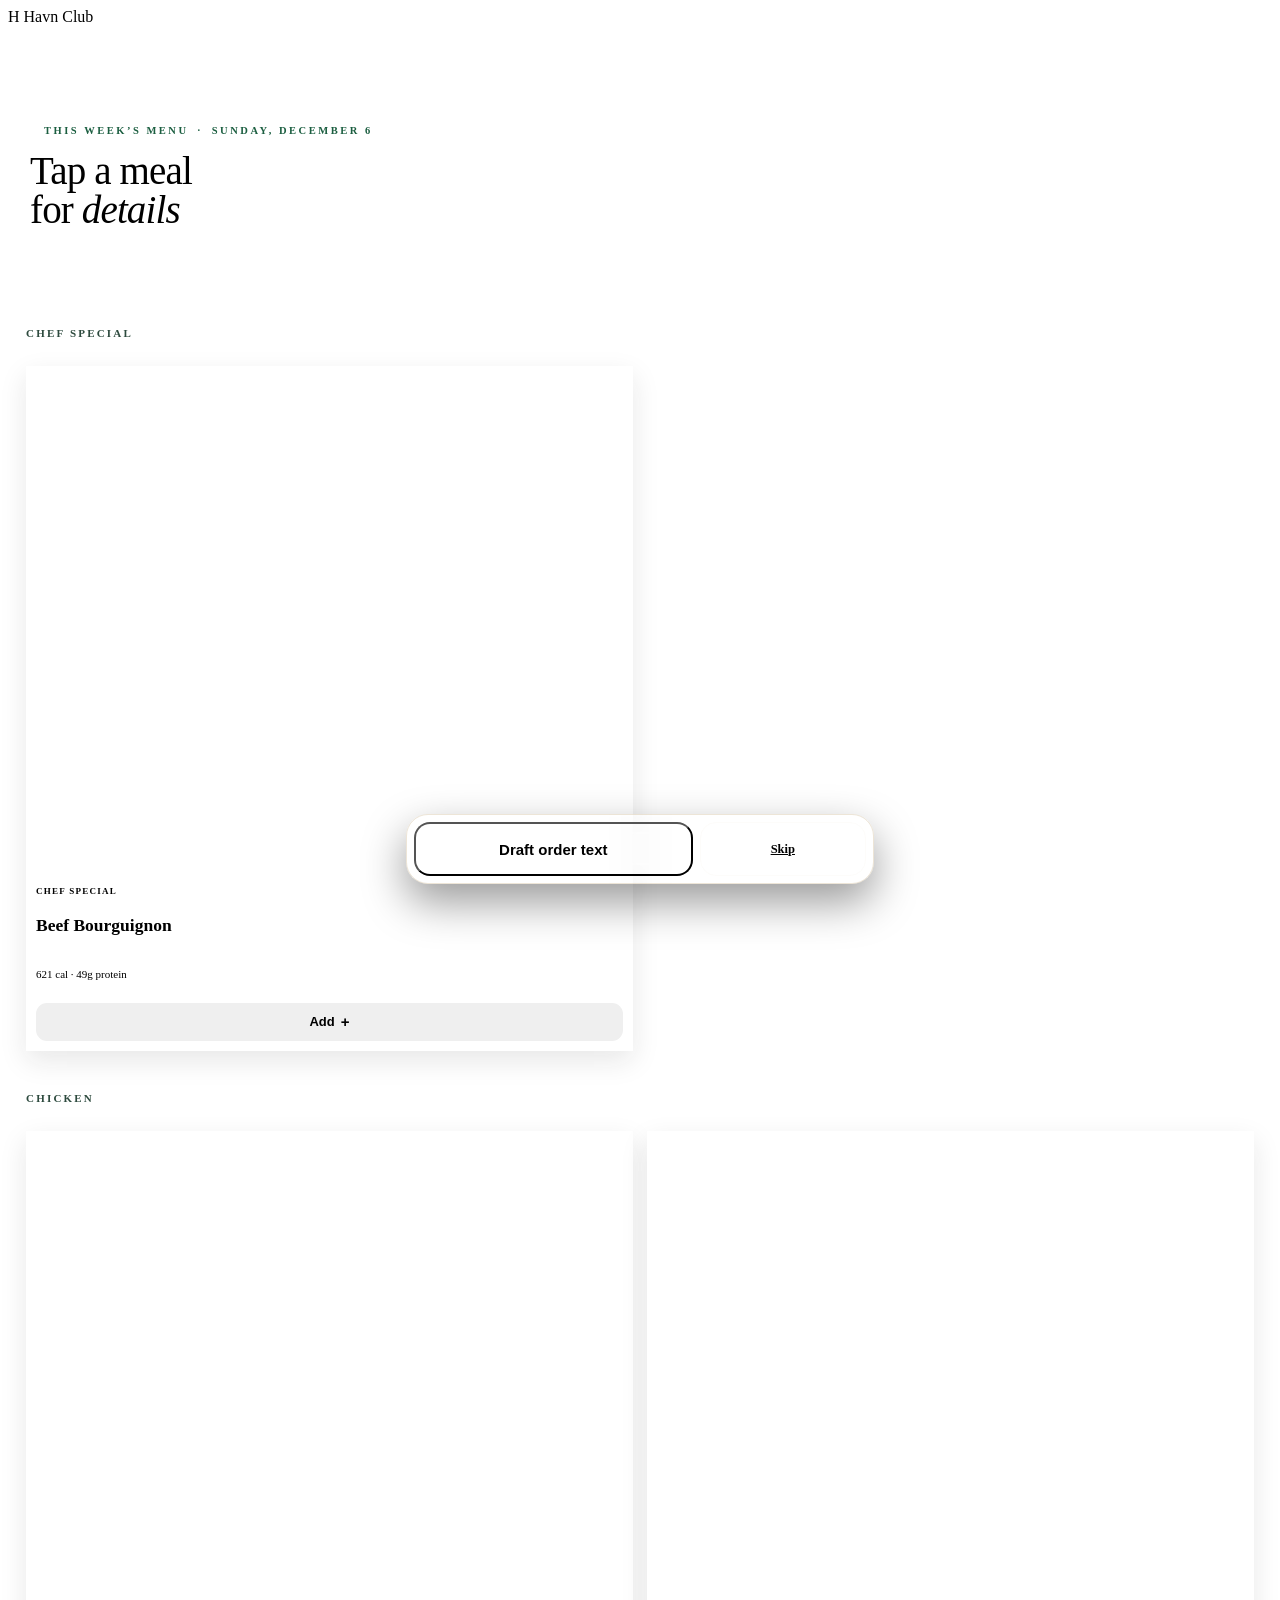
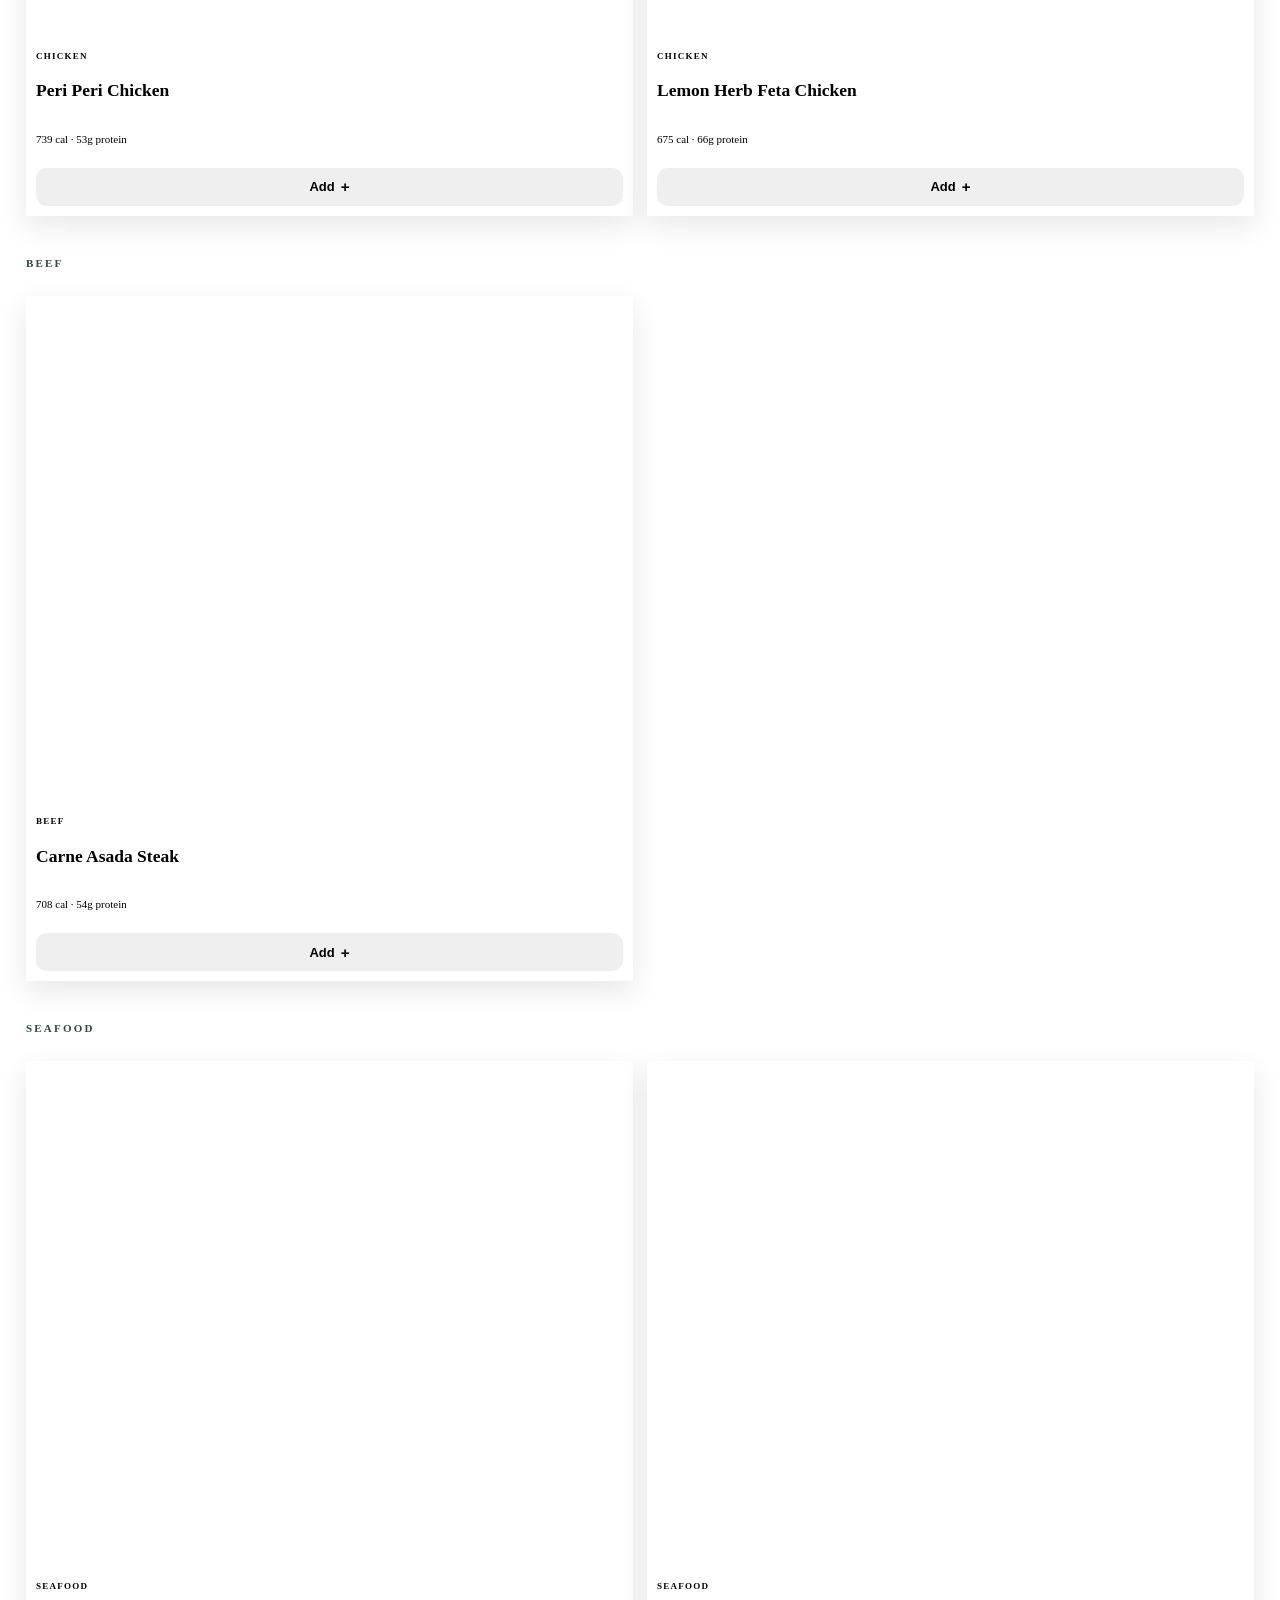
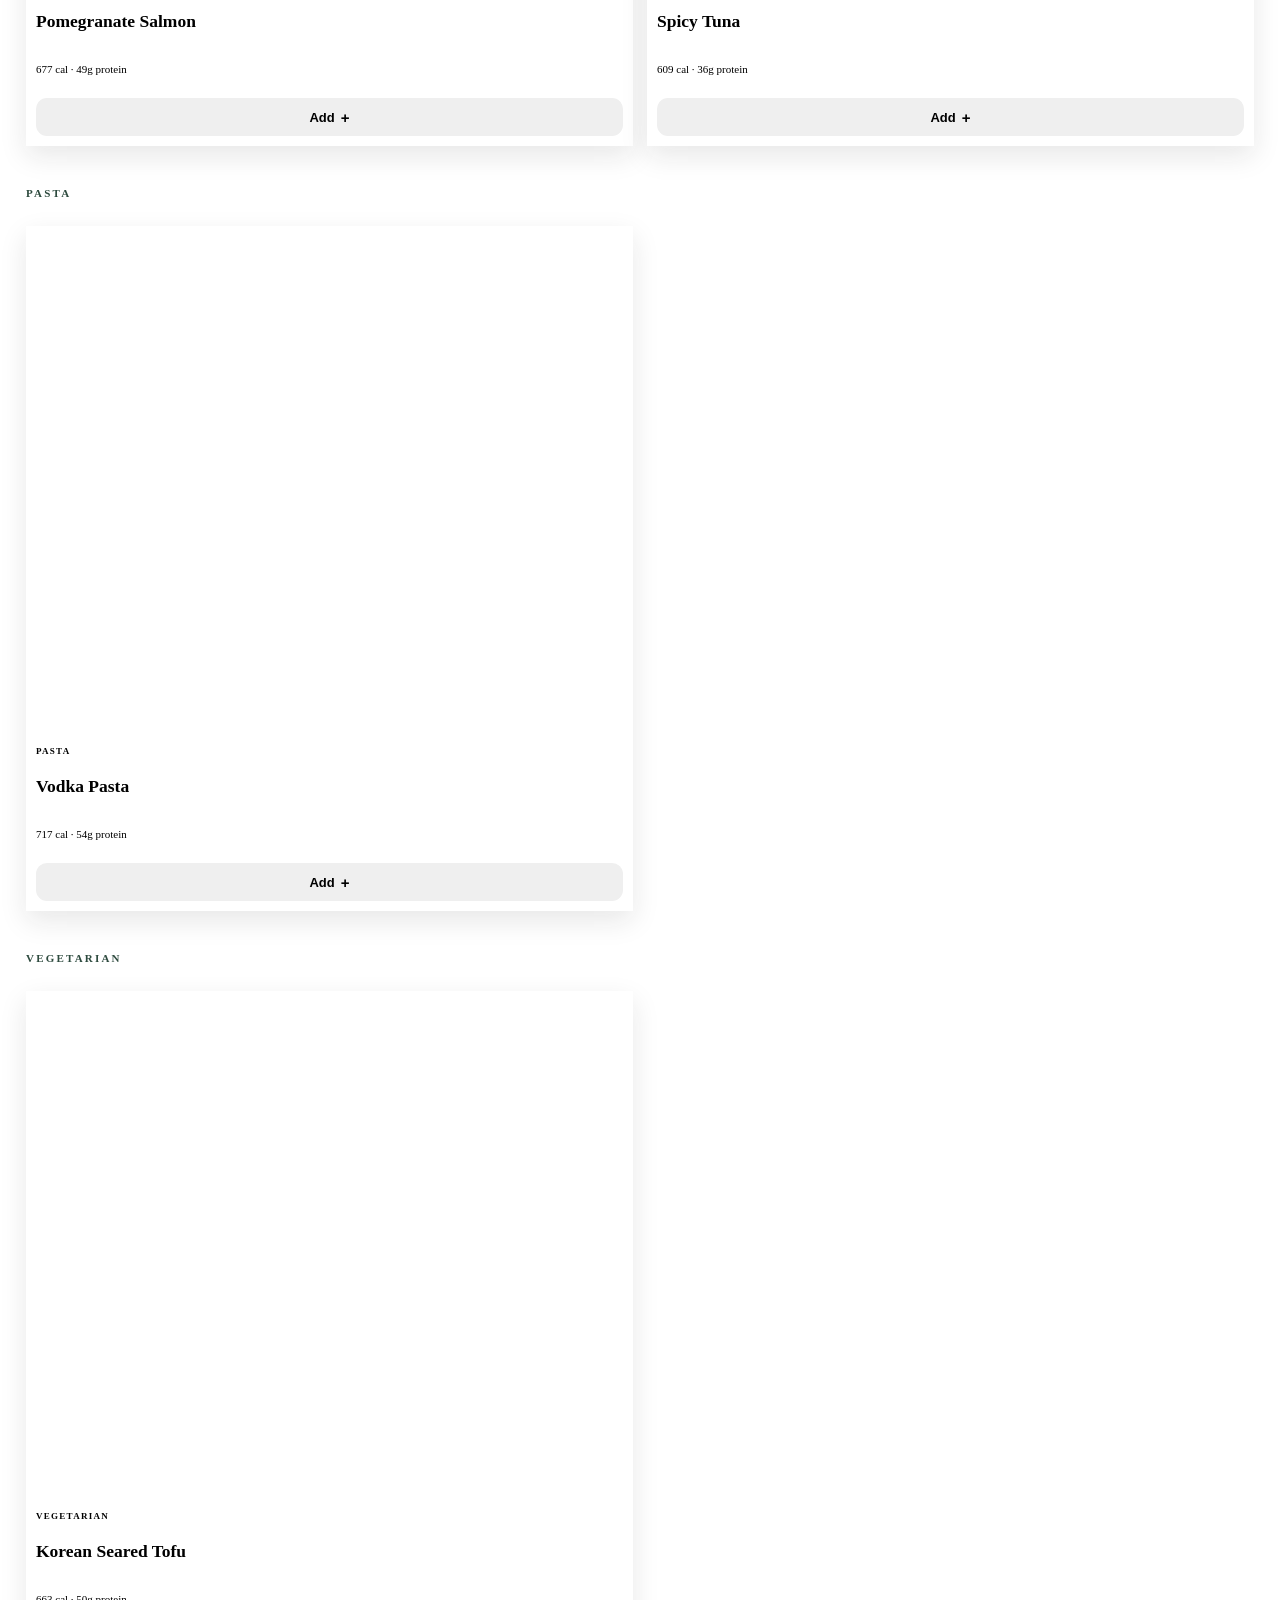
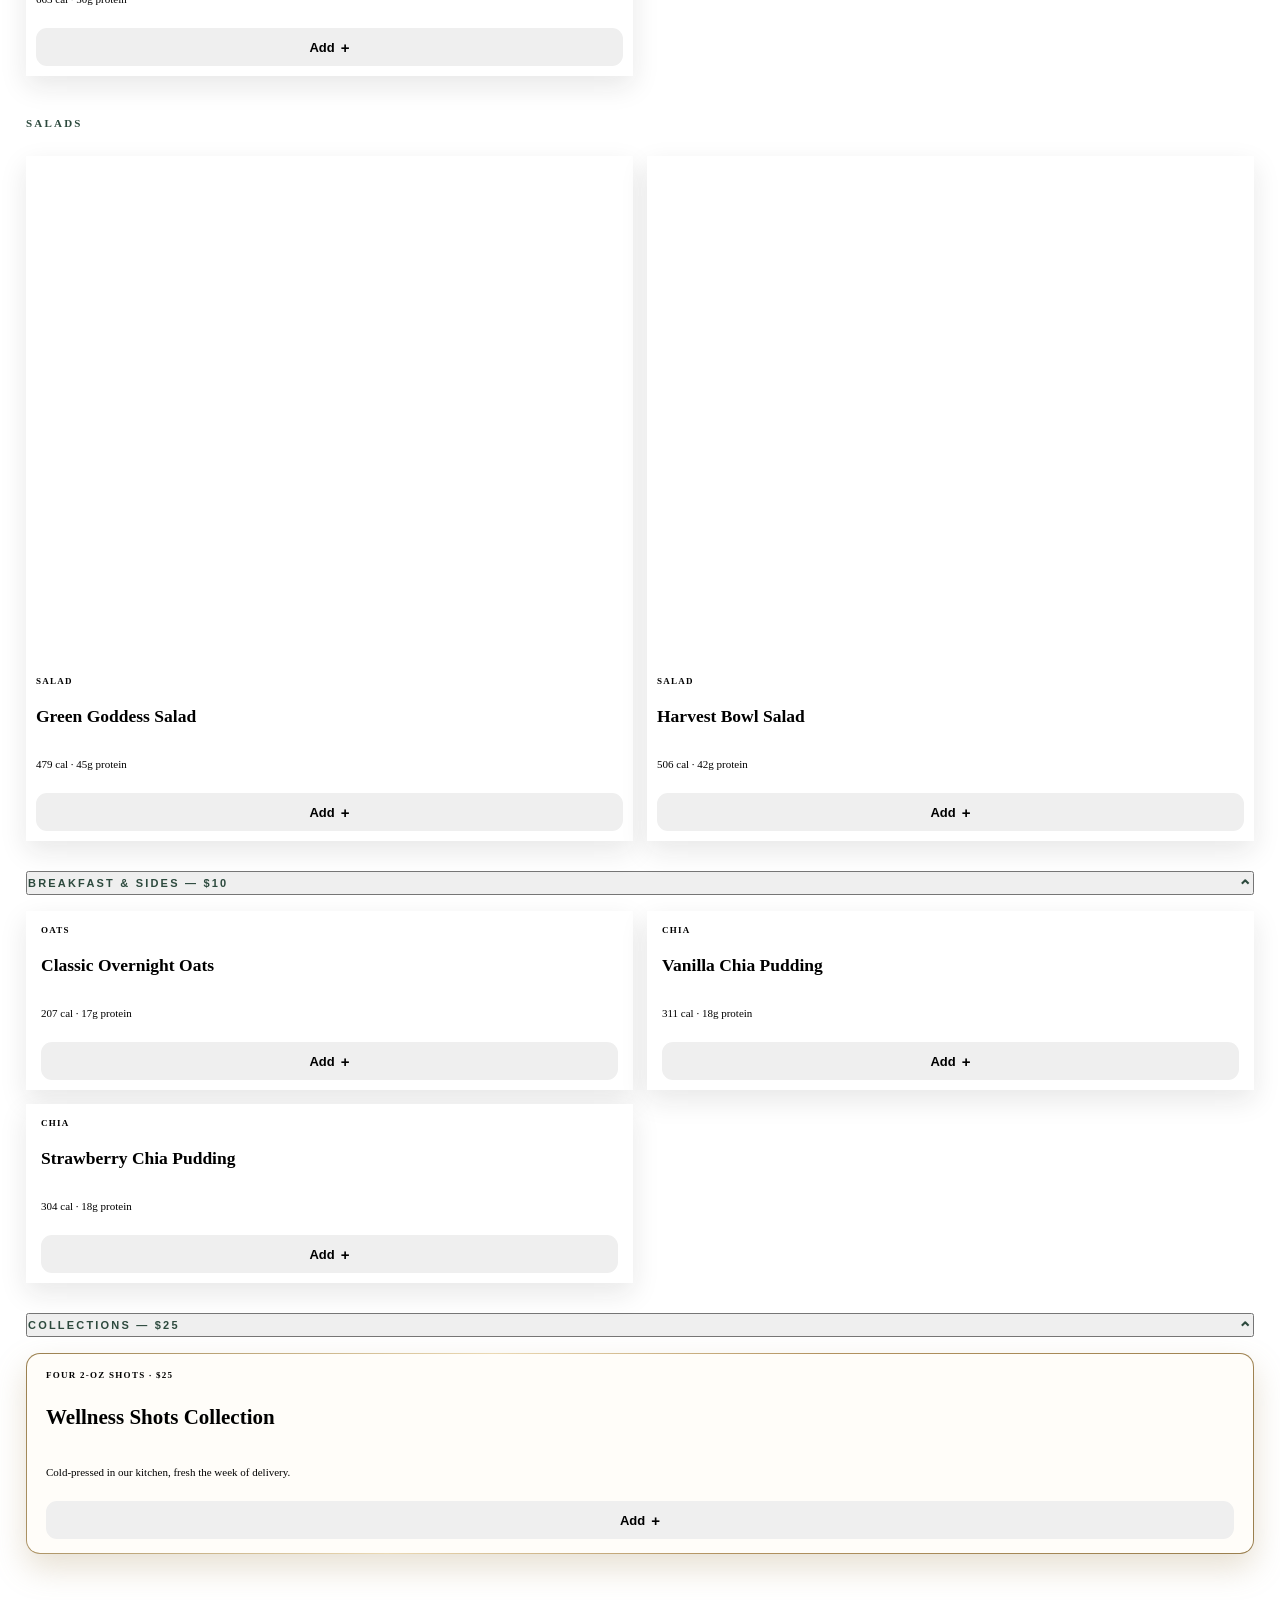
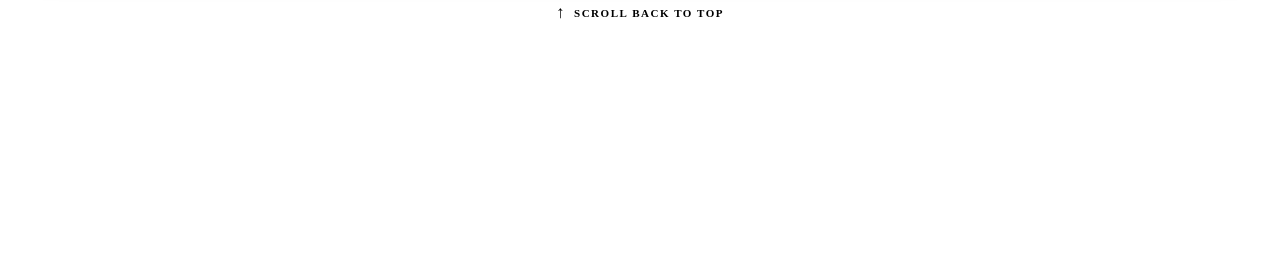
==== index.html @ e38f7fe0 "Preserve main entry assignment in tasting order texts" ====
<!doctype html>
<html lang="en">
<head>
<meta charset="utf-8">
<meta name="viewport" content="width=device-width, initial-scale=1">
<title>Havn Club — This week's menu</title>
<link rel="icon" href="data:image/svg+xml,%3Csvg xmlns='http://www.w3.org/2000/svg' viewBox='0 0 32 32'%3E%3Ccircle cx='16' cy='16' r='15' fill='%230A1612'/%3E%3Ccircle cx='16' cy='16' r='11.5' fill='none' stroke='%23C4A87C' stroke-width='1.4'/%3E%3Ctext x='16' y='21.5' text-anchor='middle' font-family='Georgia,serif' font-style='italic' font-size='15' fill='%23C4A87C'%3EH%3C/text%3E%3C/svg%3E">
<style>
@font-face{font-family:'Cormorant Garamond';src:url('/assets/fonts/cormorant-latin-400-normal.woff2') format('woff2');font-style:normal;font-weight:400;font-display:swap}
@font-face{font-family:'Cormorant Garamond';src:url('/assets/fonts/cormorant-latin-500-normal.woff2') format('woff2');font-style:normal;font-weight:500;font-display:swap}
@font-face{font-family:'Cormorant Garamond';src:url('/assets/fonts/cormorant-latin-600-normal.woff2') format('woff2');font-style:normal;font-weight:600;font-display:swap}
@font-face{font-family:'Cormorant Garamond';src:url('/assets/fonts/cormorant-latin-400-italic.woff2') format('woff2');font-style:italic;font-weight:400;font-display:swap}
@font-face{font-family:'Cormorant Garamond';src:url('/assets/fonts/cormorant-latin-500-italic.woff2') format('woff2');font-style:italic;font-weight:500;font-display:swap}
@font-face{font-family:'Cormorant Garamond';src:url('/assets/fonts/cormorant-latin-600-italic.woff2') format('woff2');font-style:italic;font-weight:600;font-display:swap}
@font-face{font-family:'DM Sans';src:url('/assets/fonts/dm-sans-latin-variable.woff2') format('woff2');font-style:normal;font-weight:100 900;font-display:swap}
</style>
<link rel="stylesheet" href="/style.css">
<link rel="stylesheet" href="/menu.css">
<link rel="stylesheet" href="/tasting.css">
<link rel="stylesheet" href="/simple.css">
<script src="https://havnclub.com/hybrid/tracking.js"></script>
</head>
<body class="menu-page m-menu-checking">
<div id="root">

<div class="grain" aria-hidden="true"></div>

<header class="topbar solid" id="topbar">
  <span class="topbar-mark">H</span>
  <span class="topbar-name">Havn Club</span>
  <img class="topbar-logo" id="topbar-logo" src="/assets/brand/havn-club-logo-cream.png" alt="Havn Club" width="56" height="34" hidden>
</header>

<!-- masthead -->
<section class="m-head">
  <h1 class="m-head-title" id="m-head-title">Draft your<br><em>order text</em></h1>
  <p class="m-quiz-sub" id="m-quiz-sub" hidden>Here&rsquo;s this week&rsquo;s menu. A new one comes by text every Tuesday.</p>

  <!-- the welcome offer rides a brass ribbon — same metal as the coupon -->
  <div class="m-ribbon" aria-label="Welcome offer: 20 dollars off five meals, 40 dollars off seven or more, applied automatically">
    <span class="m-ribbon-sheen" aria-hidden="true"></span>
    <div class="m-ribbon-amts">
      <span class="m-ribbon-amt">$<b id="m-rb-0">20</b> off <i>on 5 meals</i></span>
      <span class="m-ribbon-div" aria-hidden="true"></span>
      <span class="m-ribbon-amt">$<b id="m-rb-1">40</b> off <i>on 7+</i></span>
    </div>
    <p class="m-ribbon-note">Welcome offer applied automatically</p>
  </div>

  <!-- quiz signups only (/welcome/quiz): how ordering works, before the menu -->
  <div class="m-howto" id="m-howto" hidden>
    <p class="m-howto-label">How to order</p>
    <ol class="m-howto-steps">
      <li><i aria-hidden="true">1</i><span>Tap Add on anything that looks good. The minimum is 4 meals.</span></li>
      <li><i aria-hidden="true">2</i><span>Tap Draft order text and pick a delivery time.</span></li>
      <li><i aria-hidden="true">3</i><span>Send the text. We&rsquo;ll confirm before you pay anything.</span></li>
    </ol>
    <p class="m-howto-cutoff" id="m-howto-cutoff"></p>
  </div>
</section>

<!-- the opening line of the menu body: cream field, forest label,
     the instruction set as type -->
<section class="m-intro">
  <p class="m-intro-label"><i aria-hidden="true"></i>This week&rsquo;s menu <span aria-hidden="true">&middot;</span> <time id="m-menu-date"></time></p>
  <h2 class="m-intro-title">Tap a meal<br>for <em>details</em></h2>
  <svg class="m-rule" viewBox="0 0 340 9" preserveAspectRatio="none" aria-hidden="true" focusable="false">
    <path d="M1 5.4C26 2.2 52 7.4 78 4.6S128 1.8 156 5.2 206 8.2 232 4.4 286 1.6 312 5s21 1.2 27 -0.6"/>
  </svg>
</section>

<!-- menu sections are rendered by menu.js -->
<main id="m-menu"></main>

<nav class="m-back-top-wrap" aria-label="Page navigation">
  <a class="m-back-top" href="#topbar"><span aria-hidden="true">&uarr;</span> Scroll back to top</a>
</nav>

<div class="m-endpad" aria-hidden="true"></div>

<!-- floating dock: build / skip, then the order state machine -->
<nav class="m-bar" id="m-bar" aria-label="Order">
  <div class="m-bar-zero" id="m-bar-zero">
    <button class="m-bar-build" id="m-bar-build" type="button">
      <span class="m-bar-build-title">Draft order text</span>
      <span class="m-bar-build-sub" id="m-bar-build-sub" hidden>Tap + on anything that looks good</span>
    </button>
    <a class="m-bar-skip" href="sms:" data-skip-direct>Skip</a>
  </div>
  <div class="m-bar-live-row" id="m-bar-live-row" hidden>
    <div class="m-bar-info">
      <span class="m-bar-count" id="m-bar-count"></span>
      <span class="m-bar-total" id="m-bar-total"></span>
    </div>
    <!-- while BUILDING there is no send: you review first, choose a
         delivery window and container, and send from there -->
    <button class="m-bar-review" id="m-bar-review" type="button">Review your meals</button>
    <a class="m-bar-skip" href="sms:" data-skip-direct>Skip</a>
  </div>
</nav>

<!-- dish detail sheet — the card of record for one dish.
     Paper card: ledger head, name + a mounted print (uncropped),
     a hand-drawn brass rule, the specimen band, and a forest
     footer that carries the quantity. Fits the screen whole. -->
<div class="m-sheet-backdrop" id="m-detail-backdrop" hidden></div>
<section class="m-detail" id="m-detail" role="dialog" aria-modal="true" aria-labelledby="m-detail-name" hidden>
  <span class="m-detail-grain" aria-hidden="true"></span>
  <div class="m-sheet-grip" aria-hidden="true"></div>
  <button class="m-detail-close" id="m-detail-close" type="button" aria-label="Close">&times;</button>

  <div class="m-detail-body">
    <!-- ledger head: what it is ————— what it costs -->
    <p class="m-d-ledger">
      <span class="m-d-tag" id="m-detail-tag"></span>
      <i aria-hidden="true"></i>
      <span class="m-d-price" id="m-detail-price"></span>
    </p>

    <!-- masthead: the name, and the dish shown whole -->
    <div class="m-d-head">
      <h2 class="m-detail-name" id="m-detail-name"></h2>
      <span class="m-detail-img" id="m-detail-img" hidden></span>
    </div>

    <svg class="m-rule m-d-flourish" viewBox="0 0 340 9" preserveAspectRatio="none" aria-hidden="true" focusable="false">
      <path d="M1 5.4C26 2.2 52 7.4 78 4.6S128 1.8 156 5.2 206 8.2 232 4.4 286 1.6 312 5s21 1.2 27 -0.6"/>
    </svg>

    <p class="m-detail-desc" id="m-detail-desc"></p>

    <!-- the numbers, set in like a specimen table -->
    <div class="m-d-spec" id="m-detail-macros" role="group"></div>
    <div class="m-d-under" id="m-detail-under">
      <div class="m-detail-tags" id="m-detail-tags"></div>
      <em class="m-d-serving">per serving</em>
    </div>

    <div class="m-detail-flavors" id="m-detail-flavors" hidden></div>

    <div class="m-detail-mods" id="m-detail-mods">
      <p class="m-detail-label"><span>Make it</span><i aria-hidden="true"></i></p>
      <div class="m-mod-pills" id="m-mod-pills"></div>
    </div>

    <div class="m-detail-custom">
      <p class="m-detail-label"><span>Customizations</span><i aria-hidden="true"></i></p>
      <textarea class="m-custom-input" id="m-custom-input" rows="2" placeholder="no cilantro, extra sauce, spicy&hellip;"></textarea>
    </div>
  </div>

  <div class="m-detail-foot">
    <div class="m-d-foot-txt">
      <span class="m-d-foot-label">Quantity</span>
      <em class="m-d-foot-each" id="m-detail-each"></em>
    </div>
    <div class="m-detail-stepper">
      <button type="button" id="m-detail-dec" aria-label="Remove one">&minus;</button>
      <b id="m-detail-qty">0</b>
      <button type="button" id="m-detail-inc" aria-label="Add one">+</button>
    </div>
  </div>
</section>

<!-- draft sheet -->
<div class="m-sheet-backdrop" id="m-sheet-backdrop" hidden></div>
<section class="m-sheet" id="m-sheet" aria-label="Your order text" hidden>
  <div class="m-sheet-grip" aria-hidden="true"></div>
  <button class="m-sheet-close" id="m-sheet-close" type="button" aria-label="Close">&times;</button>

  <p class="m-sheet-label">Your order, as a text</p>

  <div class="m-compose">
    <div class="m-compose-to">To: <b>Havn Club</b></div>
    <div class="m-compose-bubble" id="m-compose-bubble"></div>
    <p class="m-compose-hint">This opens in messages as shown</p>
  </div>

  <div class="m-pick">
    <p class="m-pick-label">Delivery</p>
    <div class="m-pick-row m-pick-window-row" id="m-pick-window">
      <button type="button" class="m-chip on" data-window="Sunday morning">Sun AM <i>8a&ndash;1p</i></button>
      <button type="button" class="m-chip" data-window="Sunday evening">Sun PM <i>5p&ndash;10p</i></button>
      <button type="button" class="m-chip" data-window="Monday morning">Mon AM <i>8a&ndash;1p</i></button>
    </div>
  </div>

  <div class="m-pick">
    <p class="m-pick-label">Containers</p>
    <div class="m-pick-row m-pick-container-row" id="m-pick-container">
      <button type="button" class="m-chip on" data-container="Glass">Reusable Glass</button>
      <button type="button" class="m-chip" data-container="BPA-free">BPA free plastic</button>
    </div>
  </div>

  <ul class="m-receipt">
    <li><span id="m-r-items">0 meals</span><i></i><span id="m-r-sub">$0</span></li>
    <li class="m-r-offer" id="m-r-offer-row" hidden><span id="m-r-offer-label">Welcome offer</span><i></i><span id="m-r-offer">&ndash;$0</span></li>
    <li class="m-r-offer" id="m-r-gift-row" hidden><span>Chia + Wellness Shots</span><i></i><span>Free</span></li>
    <li id="m-r-deliv-row" hidden><span>Delivery</span><i></i><span id="m-r-deliv">Free</span></li>
    <li class="m-r-total"><span>Estimated total</span><i></i><span id="m-r-total">$0</span></li>
  </ul>
  <p class="m-gate" id="m-gate" hidden></p>
  <p class="m-pay-note">You pay nothing now. The concierge confirms first.</p>

  <!-- ▓▓▓ MOCKUP · CHANGE 10 (REVISED, Aug 10) ▓▓▓
       BOTH buttons send a text, so both are an opt-in — Zeshan caught that
       the disclosure was only under Send. It now sits after the pair and
       covers them, which is also why it says "either button" rather than
       "sending".

       The estimate/tax sentence is CUT on his call: this line is for
       informed consent to the messages, nothing else. The sheet already
       says "You pay nothing now. The concierge confirms first." -->
  <a class="m-send" id="m-send" href="#send">Send the order text</a>
  <a class="m-sheet-skip" href="sms:" data-skip-direct>Skip</a>
</section>

<!-- ── pending-menu notice ─────────────────────────────────────
     Hidden unless the operator "Pending Menu Mode" toggle on the comms
     dashboard is ON (or ?pending=1 for QA). While pending, the page shows
     LAST week's menu for browsing: the card explains, the band persists,
     dishes still add to the draft, and only the send is paused. -->
<div class="m-pend-banner" id="m-pend-banner" hidden>
  <span class="m-pend-banner-dot" aria-hidden="true"></span>
  Last week&rsquo;s menu &middot; new menu dropping soon
</div>

<div class="m-pend-backdrop" id="m-pend-backdrop" hidden></div>
<section class="m-pend" id="m-pend" role="dialog" aria-modal="true" aria-labelledby="m-pend-title" hidden>
  <p class="m-pend-kicker">A quick note</p>
  <h2 class="m-pend-title" id="m-pend-title">The new menu is<br><em>dropping soon</em></h2>
  <svg class="m-rule m-pend-rule" viewBox="0 0 340 9" preserveAspectRatio="none" aria-hidden="true" focusable="false">
    <path d="M1 5.4C26 2.2 52 7.4 78 4.6S128 1.8 156 5.2 206 8.2 232 4.4 286 1.6 312 5s21 1.2 27 -0.6"/>
  </svg>
  <p class="m-pend-body">You&rsquo;re browsing last week&rsquo;s menu while the next one is finalized.
    Look around, get a feel for the meals, and draft your favorites.
    Ordering opens the moment the new menu is live.</p>
  <button class="m-pend-ok" id="m-pend-ok" type="button">Browse the menu</button>
</section>

<!-- ▓▓▓ MOCKUP · TASTING MENU (welcome pages, ?tasting=b|c|d|e|f) ▓▓▓
     Two ways to try: the fixed Tasting Menu, sent as its own text, or any
     one meal. menu.js fills the items. -->
<div class="m-sheet-backdrop" id="m-taste-backdrop" hidden></div>
<section class="m-sheet m-taste" id="m-taste" role="dialog" aria-modal="true" aria-labelledby="m-taste-title" hidden>
  <div class="m-sheet-grip" aria-hidden="true"></div>
  <button class="m-sheet-close" id="m-taste-close" type="button" aria-label="Close">&times;</button>

  <p class="m-sheet-label">First order only</p>
  <h2 class="m-taste-title" id="m-taste-title">The Tasting <em>Menu</em></h2>
  <p class="m-taste-intro">Two ways to try Havn before a full week.</p>

  <div class="m-taste-tabs" role="tablist" aria-label="Ways to try">
    <button type="button" role="tab" id="m-taste-tab-menu" aria-controls="m-taste-panel-menu" aria-selected="true" data-taste-tab="menu"><b>Tasting Menu</b><span>$60 &middot; $85 value</span></button>
    <button type="button" role="tab" id="m-taste-tab-one" aria-controls="m-taste-panel-one" aria-selected="false" tabindex="-1" data-taste-tab="one"><b>One meal</b><span>$30 &middot; any meal</span></button>
  </div>

  <div class="m-taste-panel" id="m-taste-panel-one" role="tabpanel" aria-labelledby="m-taste-tab-one" hidden>
    <p class="m-taste-price"><b>$30</b><s>$25 meal + $5 delivery</s></p>
    <p class="m-taste-lede">Pick any one meal from this week&rsquo;s menu. If you like it, add a week of 4+ meals and delivery is free.</p>
    <button class="m-send m-taste-one-btn" id="m-taste-one" type="button">Pick my meal</button>
  </div>

  <div class="m-taste-panel" id="m-taste-panel-menu" role="tabpanel" aria-labelledby="m-taste-tab-menu">
  <p class="m-taste-price"><b>$60</b><s>$85 value</s><span>Free delivery</span></p>
  <p class="m-taste-lede">Our two top sellers in two different proteins, a chia pudding and a set of wellness shots. A set menu, no swaps.</p>
  <ul class="m-taste-items" id="m-taste-items"></ul>

  <div class="m-compose">
    <div class="m-compose-to">To: <b>Havn Club</b></div>
    <div class="m-compose-bubble" id="m-taste-bubble"></div>
    <p class="m-compose-hint">This opens in messages as shown</p>
  </div>

  <div class="m-pick">
    <p class="m-pick-label">Delivery</p>
    <div class="m-pick-row m-pick-window-row">
      <button type="button" class="m-chip on" data-window="Sunday morning">Sun AM <i>8a&ndash;1p</i></button>
      <button type="button" class="m-chip" data-window="Sunday evening">Sun PM <i>5p&ndash;10p</i></button>
      <button type="button" class="m-chip" data-window="Monday morning">Mon AM <i>8a&ndash;1p</i></button>
    </div>
  </div>
  <div class="m-pick">
    <p class="m-pick-label">Containers</p>
    <div class="m-pick-row m-pick-container-row">
      <button type="button" class="m-chip on" data-container="Glass">Reusable Glass</button>
      <button type="button" class="m-chip" data-container="BPA-free">BPA free plastic</button>
    </div>
  </div>

  <ul class="m-receipt">
    <li><span>Tasting Menu</span><i></i><span>$60</span></li>
    <li><span>Delivery</span><i></i><span>Free</span></li>
    <li class="m-r-total"><span>Estimated total</span><i></i><span>$60</span></li>
  </ul>
  <p class="m-pay-note">You pay nothing now. The concierge confirms first.</p>
  <a class="m-send" id="m-taste-send" href="#send">Send the tasting text</a>
  </div>

  <div class="m-taste-up">
    <p class="m-taste-up-label">Or make it a week</p>
    <p class="m-taste-up-copy">Start with these two meals and add three more. At 5 meals you get $15 off, and the chia and shots stay free.</p>
    <button class="m-taste-up-btn" id="m-taste-upgrade" type="button">Build a week with these two</button>
  </div>
  <p class="m-taste-fine">Delivery is free on the Tasting Menu and on every weekly order of 4+ meals. First order only.</p>
</section>

<script src="/config.js"></script>
<script src="/intake.js"></script>
<script src="https://havnclub.com/main-tasting/tracking.js"></script>
<script src="/pricing.js"></script>
<script src="/previous-menu.js"></script>
<script src="/menu.js"></script>
</div>
</body>
</html>
---- menu.css ----
/* ═══════════════════════════════════════════════════════════════
   HAVN · This week's menu — same field, working surface.
   Cream paper, specimen cards, brass steppers, the draft-text sheet.
   ═══════════════════════════════════════════════════════════════ */

.menu-page { background: var(--cream); }

/* ── masthead ───────────────────────────────────────────────── */
.m-head {
  padding: 96px 22px 34px;
  background:
    radial-gradient(130% 90% at 100% -20%, rgba(196, 168, 124, 0.16), transparent 55%),
    var(--forest);
  color: var(--cream);
}
/* the masthead's brass label was cut in the Aug-3 copy pass — it said
   "This week's menu", which the intro block already says a screen
   below. The 96px section padding carries the title on its own. */
.m-head-title {
  font-family: var(--serif);
  font-weight: 500;
  font-size: clamp(52px, 17vw, 68px);
  line-height: 0.96;
  letter-spacing: -0.025em;
}
.m-head-title em { color: var(--brass); }
.m-head-sub {
  margin-top: 16px;
  font-size: clamp(10.5px, 3.35vw, 15px); line-height: 22px;
  color: var(--cream-dim);
  white-space: nowrap;
}

/* ── quiz welcome (/welcome/quiz) ───────────────────────────────
   Quiz signups get the real wordmark, a greeting, and a short
   how-to-order block on the forest masthead, then the normal menu. */
.topbar-logo { display: block; width: auto; height: 34px; }
.topbar-logo[hidden] { display: none; }
body.quiz-welcome .topbar-mark,
body.quiz-welcome .topbar-name { display: none; }
body.quiz-welcome .topbar { padding-top: 11px; padding-bottom: 11px; }
body.quiz-welcome .m-head { padding-top: 84px; }
body.quiz-welcome .m-head-title { font-size: clamp(48px, 14vw, 60px); }
.m-quiz-sub {
  margin-top: 12px;
  max-width: 32ch;
  font-size: 15px; line-height: 22px;
  color: rgba(245, 241, 234, 0.72);
  text-wrap: balance;
}
body.quiz-welcome .m-ribbon { margin-top: 20px; }
.m-howto { margin-top: 28px; }
.m-howto[hidden] { display: none; }
.m-howto-label {
  display: flex; align-items: center; gap: 12px;
  padding-bottom: 6px;
  font-size: 10.5px; font-weight: 700;
  letter-spacing: 0.24em; text-transform: uppercase;
  color: var(--brass);
}
.m-howto-label::after { content: ""; flex: 1; height: 1px; background: var(--hairline-dark); }
.m-howto-steps { list-style: none; margin: 0; padding: 0; }
.m-howto-steps li {
  display: flex; align-items: baseline; gap: 14px;
  padding: 9px 0;
  border-bottom: 1px solid rgba(196, 168, 124, 0.18);
}
.m-howto-steps li:last-child { border-bottom: 0; }
.m-howto-steps i {
  flex-shrink: 0; width: 16px;
  font-family: var(--serif); font-style: italic; font-weight: 500;
  font-size: 22px; line-height: 20px;
  font-variant-numeric: lining-nums;
  color: var(--brass);
}
.m-howto-steps span { font-size: 14px; line-height: 20px; color: var(--cream); text-wrap: pretty; }
.m-howto-cutoff {
  padding-top: 6px;
  font-size: 12.5px; line-height: 18px;
  color: var(--cream-dim);
  text-wrap: balance;
}

/* the welcome offer rides a brass ribbon — the coupon card's metal,
   pressed flat, with a recurring holographic sheen and a slow float */
.m-ribbon {
  position: relative;
  overflow: hidden;
  margin-top: 24px;
  padding: 15px 18px 13px;
  border-radius: 15px;
  background:
    radial-gradient(130% 170% at 18% -25%, rgba(255, 255, 255, 0.38), transparent 45%),
    linear-gradient(118deg, #9A7F4E 0%, #C4A87C 22%, #EBD9B4 40%, #B29260 58%, #CBB084 76%, #9A7F4E 100%);
  box-shadow:
    0 16px 34px rgba(0, 0, 0, 0.35),
    inset 0 1px 0 rgba(255, 255, 255, 0.5),
    inset 0 -1px 0 rgba(58, 44, 20, 0.4);
  color: #2E2210;
  animation: ribbonFloat 5s ease-in-out infinite;
}
@keyframes ribbonFloat {
  0%, 100% { transform: translateY(0); }
  50% { transform: translateY(-4px); }
}
.m-ribbon-sheen {
  position: absolute;
  top: -30%; bottom: -30%;
  left: 0;
  width: 34%;
  background: linear-gradient(100deg, transparent, rgba(255, 255, 255, 0.5) 50%, transparent);
  transform: translateX(-140%) skewX(-18deg);
  animation: ribbonSheen 4.6s ease-in-out infinite;
  pointer-events: none;
}
@keyframes ribbonSheen {
  0% { transform: translateX(-140%) skewX(-18deg); }
  38% { transform: translateX(440%) skewX(-18deg); }
  100% { transform: translateX(440%) skewX(-18deg); }
}
.m-ribbon-amts { display: flex; align-items: baseline; gap: 14px; }
.m-ribbon-amts-single { gap: 0; }
.m-ribbon-kicker {
  margin: 0 0 4px;
  font-size: 9.5px;
  font-weight: 700;
  letter-spacing: .14em;
  text-transform: uppercase;
  color: rgba(46, 34, 16, .92);
}
.m-ribbon-amt {
  font-family: var(--serif);
  font-weight: 600;
  font-size: 24px;
  letter-spacing: -0.02em;
  text-shadow: 0 1px 0 rgba(255, 255, 255, 0.35);
}
.m-ribbon-amt b { font-weight: 600; display: inline-block; min-width: 0.95em; text-align: right; }
.m-ribbon-amt i { font-style: italic; font-weight: 500; font-size: 14px; margin-left: 1px; }
.m-ribbon-div { width: 1px; align-self: stretch; background: rgba(46, 34, 16, 0.35); }
.m-ribbon-note {
  margin-top: 7px;
  font-size: 9.5px; font-weight: 700;
  letter-spacing: 0.14em; text-transform: uppercase;
  color: rgba(46, 34, 16, 0.92);
  white-space: nowrap;
}
/* Sold-out swap notice (Date Ball cohort, Sep 20): same brass micro-type,
   allowed to wrap on narrow phones, with the credit line tucked beneath. */
.m-ribbon-note-swap {
  white-space: normal;
  line-height: 1.5;
  max-width: 34ch;
}
.m-ribbon-fine {
  margin: 3px 0 0;
  font-family: var(--serif);
  font-style: italic;
  font-weight: 500;
  font-size: 12.5px;
  letter-spacing: 0.01em;
  color: rgba(46, 34, 16, 0.78);
}

/* ── the hand-drawn brass rule ──────────────────────────────────
   One motif, two places: it opens the menu body and it divides
   the dish card. Drawn, not ruled — the line wavers. */
.m-rule {
  display: block;
  width: 100%;
  height: 9px;
  overflow: visible;
}
.m-rule path {
  fill: none;
  stroke: var(--brass-2);
  stroke-width: 1.4;
  stroke-linecap: round;
  vector-effect: non-scaling-stroke;
}

/* ── the opening line of the menu body ──────────────────────────
   Cream field. The masthead gives the invitation; this gives the
   instruction — same device (serif + brass italic), a third the
   size, so the two read as call and echo. */
.m-intro { padding: 42px 22px 6px; }
body.active-menu .m-head { display: none; }
body.active-menu .m-intro { padding-top: 88px; }
.m-intro-label {
  display: flex; align-items: center; gap: 9px;
  font-size: 10.5px; font-weight: 700;
  letter-spacing: 0.24em; text-transform: uppercase;
  color: #1B5E40;
}
.m-intro-label i {
  flex-shrink: 0;
  width: 5px; height: 5px;
  background: var(--brass-2);
  transform: rotate(45deg);
}
.m-intro-title {
  margin-top: 15px;
  font-family: var(--serif);
  font-weight: 500;
  font-size: clamp(31px, 9.6vw, 39px);
  line-height: 1.0;
  letter-spacing: -0.022em;
  color: var(--charcoal);
}
.m-intro-title em { font-style: italic; color: var(--brass-ink); }
.m-intro .m-rule { margin-top: 20px; opacity: 0.85; }

/* ── menu sections ──────────────────────────────────────────── */
#m-menu { padding: 10px 18px 8px; }

.m-sec { padding-top: 30px; }
.m-sec-label {
  display: flex; align-items: center; gap: 12px;
  font-size: 11px; font-weight: 700;
  letter-spacing: 0.2em; text-transform: uppercase;
  color: #2D4A3E;
  white-space: nowrap;
}
.m-sec-label::after { content: ""; flex: 1; height: 1px; background: var(--hairline-light); }

.m-back-top-wrap { display: flex; justify-content: center; padding: 42px 22px 118px; }
.m-back-top {
  display: inline-flex;
  align-items: center;
  gap: 8px;
  color: var(--brass-ink);
  font-size: 11px;
  font-weight: 700;
  letter-spacing: .14em;
  text-transform: uppercase;
  text-decoration: none;
}
.m-back-top span { font-size: 17px; line-height: 1; }
.m-back-top:focus-visible { outline: 2px solid var(--brass-2); outline-offset: 4px; }

.m-grid {
  display: grid;
  grid-template-columns: 1fr 1fr;
  gap: 14px;
  padding-top: 16px;
}

.m-card {
  position: relative;
  background: #fff;
  padding: 7px 7px 10px;
  box-shadow: 0 10px 26px rgba(28, 28, 26, 0.1);
  display: flex; flex-direction: column;
  transition: box-shadow 0.3s ease, outline-color 0.3s ease;
  outline: 2px solid transparent;
  outline-offset: -1px;
}
.m-card.m-picked { outline-color: var(--brass); box-shadow: 0 12px 30px rgba(196, 168, 124, 0.3); }
.m-card:focus-visible { outline-color: var(--brass); }

.m-card-img {
  display: block;
  width: 100%;
  aspect-ratio: 4 / 3.4;
  background-size: cover;
  background-position: 50%;
}
.m-card-tag {
  margin-top: 9px;
  font-size: 9px; font-weight: 700;
  letter-spacing: 0.14em; text-transform: uppercase;
  color: var(--brass-ink);
  padding: 0 3px;
}
.m-card-name {
  font-family: var(--serif);
  font-weight: 600;
  font-size: 17.5px;
  line-height: 20px;
  color: var(--charcoal);
  padding: 2px 3px 0;
}
.m-card-macros {
  font-size: 11px; line-height: 15px;
  color: var(--ink-soft);
  padding: 3px 3px 10px;
}

.m-stepper { margin-top: auto; padding: 0 3px; }
.m-add {
  display: flex; align-items: center; justify-content: center; gap: 6px;
  width: 100%;
  min-height: 38px;
  border: 1px solid var(--brass-2);
  border-radius: 11px;
  font-weight: 700; font-size: 13px;
  color: var(--charcoal);
  transition: background 0.25s ease;
}
.m-add i { font-style: normal; color: var(--brass-ink); font-size: 15px; }
.m-add:active { background: rgba(196, 168, 124, 0.15); }

.m-counter {
  display: flex; align-items: center; justify-content: space-between;
  min-height: 38px;
  border-radius: 11px;
  background: var(--forest);
}
.m-counter[hidden] { display: none; }
.m-add[hidden] { display: none; }
.m-counter button {
  width: 44px; min-height: 38px;
  color: var(--brass);
  font-size: 18px; font-weight: 600;
}
.m-qty { color: var(--cream); font-size: 15px; }

/* breakfast: imageless text cards with a brass keyline */
.m-card-side { padding: 14px 12px 10px; border-top: 2px solid var(--brass); }
.m-card-side .m-card-tag { margin-top: 0; }

/* ── drawer sections: breakfast/sides + collections fold away ── */
.m-sec-toggle {
  display: flex; align-items: center; gap: 12px;
  width: 100%;
  padding: 4px 0;
  font-size: 11px; font-weight: 700;
  letter-spacing: 0.2em; text-transform: uppercase;
  color: #2D4A3E;
  white-space: nowrap;
  text-align: left;
}
.m-sec-toggle:focus-visible { outline: 2px solid var(--brass-2); outline-offset: 3px; }
.m-sec-rule { flex: 1; height: 1px; background: var(--hairline-light); }
.m-sec-chev {
  flex-shrink: 0;
  font-style: normal;
  font-size: 17px; line-height: 8px;
  color: var(--brass-2);
  transform: translateY(-3px);
  transition: transform 0.35s var(--ease-out);
}
.m-sec.open .m-sec-chev { transform: translateY(2px) rotate(180deg); }

.m-drawer {
  display: grid;
  grid-template-rows: 0fr;
  transition: grid-template-rows 0.5s var(--ease-out);
}
.m-drawer-in { min-height: 0; overflow: hidden; }
.m-sec.open .m-drawer { grid-template-rows: 1fr; }
.m-sec.open .m-drawer-in { overflow: visible; }

/* ── the collections: highlight pieces in a brass frame ─────────
   Imageless by design; the shimmer says "this one is special". */
.m-grid-collections { grid-template-columns: 1fr; }
.m-card-collection {
  padding: 16px 16px 14px;
  background:
    linear-gradient(#FFFDF9, #FFFDF9) padding-box,
    linear-gradient(118deg, #9A7F4E 0%, #EBD9B4 35%, #B29260 60%, #9A7F4E 100%) border-box;
  border: 1.5px solid transparent;
  border-radius: 14px;
  box-shadow: 0 14px 32px rgba(168, 144, 96, 0.28);
}
.m-card-collection .m-card-tag { margin-top: 0; color: var(--brass-ink); }
.m-card-collection .m-card-name { font-size: 21px; line-height: 24px; padding-top: 4px; }
.m-card-list {
  padding: 6px 3px 0;
  font-family: var(--serif);
  font-style: italic;
  font-size: 15px; line-height: 21px;
  color: #2D4A3E;
}
.m-card-collection .m-card-macros { padding-top: 4px; }
.m-card-collection.m-picked { outline-offset: 2px; }

/* shimmer sweep — the brass "look at me" for clickable highlights */
.m-shimmer { position: relative; overflow: hidden; }
.m-shimmer::after {
  content: "";
  position: absolute;
  top: -30%; bottom: -30%;
  left: 0;
  width: 44%;
  transform: translateX(-140%) skewX(-18deg);
  background: linear-gradient(100deg,
    rgba(255, 255, 255, 0) 0%,
    rgba(196, 168, 124, 0.12) 35%,
    rgba(255, 255, 255, 0.35) 50%,
    rgba(196, 168, 124, 0.12) 65%,
    rgba(255, 255, 255, 0) 100%);
  animation: mShine 4.2s ease-in-out infinite;
  animation-delay: var(--shimmer-delay, 0s);
  pointer-events: none;
}
@keyframes mShine {
  0% { transform: translateX(-140%) skewX(-18deg); }
  34% { transform: translateX(360%) skewX(-18deg); }
  100% { transform: translateX(360%) skewX(-18deg); }
}

/* ── skip strip ─────────────────────────────────────────────── */
.m-skip {
  padding: 44px 22px 30px;
  text-align: center;
}
.m-skip-line {
  font-family: var(--serif);
  font-size: 24px;
  color: var(--charcoal);
  margin-bottom: 16px;
}
.m-skip-btn {
  display: inline-flex; align-items: center; justify-content: center;
  min-height: 50px;
  padding: 12px 22px;
  border: 1px solid var(--charcoal);
  border-radius: 15px;
  font-weight: 700; font-size: 14px;
  color: var(--charcoal);
}
.m-skip-note { margin-top: 12px; font-size: 12px; color: var(--ink-soft); }

.m-endpad { height: 110px; }

/* ── floating dock: build/skip → the order state machine ────── */
.m-bar {
  position: fixed;
  left: 50%; bottom: 16px;
  transform: translateX(-50%);
  width: calc(100% - 28px);
  max-width: 452px;
  z-index: 55;
  padding: 7px;
  border-radius: 22px;
  /* The dock is the same deep forest field as the landing page, with its
     subtle green depth retained against the menu's cream background. */
  background:
    radial-gradient(140% 170% at 100% -70%, rgba(27, 94, 64, 0.36), transparent 58%),
    linear-gradient(118deg, var(--forest) 0%, var(--forest-2) 62%, var(--forest) 100%);
  backdrop-filter: blur(16px);
  -webkit-backdrop-filter: blur(16px);
  border: 1px solid rgba(196, 168, 124, 0.3);
  box-shadow: 0 18px 44px rgba(0, 0, 0, 0.4);
}

/* zero state: Build owns ~60%, Skip rides along at ~40% */
.m-bar-zero { display: flex; gap: 7px; }
.m-bar-zero[hidden], .m-bar-live-row[hidden] { display: none; }
.m-bar-build {
  flex: 3 1 0;
  display: flex; flex-direction: column; align-items: center; justify-content: center; gap: 2px;
  min-height: 52px;
  padding: 8px 14px;
  border-radius: 16px;
  background: var(--brass);
  color: var(--forest);
}
.m-bar-build-title { font-weight: 700; font-size: 15px; }
.m-bar-build-sub {
  font-size: clamp(8px, 2.65vw, 11px); font-weight: 600;
  white-space: nowrap;
  color: rgba(10, 22, 18, 0.88);
}
.m-bar-build-sub[hidden] { display: none; }
.m-bar-skip {
  flex: 2 1 0;
  display: flex; align-items: center; justify-content: center;
  min-height: 52px;
  border-radius: 16px;
  border: 1px solid rgba(245, 241, 234, 0.25);
  color: var(--cream);
  font-weight: 600; font-size: 12.5px;
  text-align: center;
  line-height: 16px;
}

/* live state: summary + Review + Skip. There is deliberately NO send
   here — you review first (delivery window, containers) and send from
   the review sheet. */
.m-bar-live-row { display: flex; align-items: center; gap: 8px; padding-left: 9px; }
.m-bar-info { display: flex; flex-direction: column; min-width: 0; flex: 1; }
.m-bar-count { font-weight: 700; font-size: 13px; color: var(--cream); white-space: nowrap; overflow: hidden; text-overflow: ellipsis; }
.m-bar-total { font-size: 10.5px; color: var(--brass); white-space: nowrap; overflow: hidden; text-overflow: ellipsis; }
.m-bar-review {
  flex-shrink: 0;
  min-height: 46px;
  padding: 0 14px;
  border-radius: 16px;
  border: 1px solid rgba(245, 241, 234, 0.3);
  color: var(--cream);
  font-weight: 700; font-size: 12.5px;
}
/* skip stays a quiet escape next to Review, not the wide button it is
   in the empty state */
.m-bar-live-row .m-bar-skip {
  flex: 0 0 auto;
  min-height: 46px;
  padding: 0 12px;
  font-size: 11px; line-height: 13.5px;
}
/* at the four-meal minimum Review becomes the primary action */
.m-bar-ready .m-bar-review {
  background: var(--brass);
  border-color: var(--brass);
  color: var(--forest);
}

/* ── draft sheet ────────────────────────────────────────────── */
.m-sheet-backdrop {
  position: fixed; inset: 0;
  z-index: 70;
  background: rgba(6, 12, 10, 0.6);
  backdrop-filter: blur(3px);
  opacity: 0;
  transition: opacity 0.35s ease;
}
.m-sheet-backdrop.open { opacity: 1; }

/* These surfaces have authored display rules, so the browser's built-in
   [hidden] styling is not strong enough on every engine. Keep closed sheets
   out of layout and the accessibility tree until JavaScript opens them. */
.m-sheet-backdrop[hidden],
.m-sheet[hidden],
.m-detail[hidden] { display: none; }

.m-sheet {
  position: fixed;
  left: 50%; bottom: 0;
  transform: translate(-50%, 104%);
  width: 100%; max-width: 480px;
  /* dvh, NOT svh: svh is the SMALL viewport (Safari's toolbar out) —
     on a phone that is ~160px shorter than the screen actually showing,
     so the sheet was capped well below the available height and its
     content had to scroll inside. Body scroll is locked while a sheet
     is open, so the chrome cannot move and dvh stays stable. */
  max-height: 88dvh;
  overflow-y: auto;
  z-index: 71;
  background: var(--forest);
  border-radius: 26px 26px 0 0;
  border-top: 1px solid rgba(196, 168, 124, 0.4);
  padding: 14px 22px 30px;
  transition: transform 0.45s var(--ease-out);
  color: var(--cream);
}
.m-sheet.open { transform: translate(-50%, 0); }

.m-sheet-grip {
  width: 40px; height: 4px;
  border-radius: 2px;
  background: rgba(245, 241, 234, 0.25);
  margin: 0 auto 6px;
}
.m-sheet-close {
  position: absolute;
  top: 14px; right: 16px;
  width: 32px; height: 32px;
  border-radius: 16px;
  background: rgba(245, 241, 234, 0.1);
  color: var(--cream);
  font-size: 18px;
}
.m-sheet-label {
  font-size: 11px; font-weight: 700;
  letter-spacing: 0.22em; text-transform: uppercase;
  color: var(--brass);
  margin: 10px 0 16px;
}

.m-compose {
  background: #F7F7F8;
  border-radius: 18px;
  padding: 13px 15px;
}
.m-compose-to { font-size: 12px; color: #6B6B70; padding-bottom: 10px; border-bottom: 1px solid #E4E4E7; }
.m-compose-to b { color: #171717; }
.m-compose-bubble {
  /* the preview is the real composed message, blank lines and all */
  white-space: pre-wrap;
  margin: 12px 0 4px auto;
  width: fit-content;
  max-width: 92%;
  background: #0066D6;
  color: #fff;
  border-radius: 17px 17px 5px 17px;
  padding: 10px 14px;
  font-size: 15px; line-height: 21px;
}
.m-compose-empty { color: rgba(255, 255, 255, 0.75); font-style: italic; }
.m-compose-hint { font-size: 11px; line-height: 15px; color: #6B6B70; padding-top: 8px; }

.m-pick { margin-top: 18px; }
.m-pick-label {
  font-size: 10px; font-weight: 700;
  letter-spacing: 0.18em; text-transform: uppercase;
  color: var(--cream-dim);
  margin-bottom: 8px;
}
.m-pick-row { display: flex; gap: 7px; flex-wrap: wrap; }
.m-chip {
  display: flex; flex-direction: column; align-items: center; gap: 1px;
  min-height: 44px;
  padding: 7px 14px;
  border-radius: 12px;
  border: 1px solid rgba(245, 241, 234, 0.25);
  color: var(--cream);
  font-weight: 700; font-size: 13.5px;
  transition: border-color 0.25s ease, background 0.25s ease;
}
.m-chip i { font-style: normal; font-weight: 500; font-size: 10px; color: var(--cream-dim); }
.m-chip.on { border-color: var(--brass); background: rgba(196, 168, 124, 0.14); }
.m-chip.on i { color: var(--brass); }

.m-receipt { list-style: none; margin-top: 22px; }
.m-receipt li {
  display: flex; align-items: baseline; gap: 10px;
  padding: 9px 0;
  font-size: 14px;
}
.m-receipt li + li { border-top: 1px solid rgba(245, 241, 234, 0.07); }
.m-receipt li[hidden] { display: none; }
.m-receipt span:first-child { color: var(--cream-dim); }
.m-receipt i { flex: 1; border-bottom: 1px dotted rgba(196, 168, 124, 0.35); }
.m-receipt span:last-child { font-weight: 700; }
.m-r-offer span:last-child { color: var(--brass); }
.m-r-total { font-size: 16px; }
.m-r-total span:first-child { color: var(--cream); }
.m-r-total span:last-child { font-family: var(--serif); font-size: 22px; }

.m-gate {
  margin-top: 12px;
  padding: 11px 14px;
  border-radius: 12px;
  border: 1px dashed rgba(196, 168, 124, 0.55);
  font-size: 13px; line-height: 19px;
  color: var(--cream);
}
.m-gate b { color: var(--brass); }

.m-pay-note {
  margin-top: 12px;
  font-family: var(--serif); font-style: italic;
  font-size: 15px;
  color: var(--cream-dim);
  text-align: center;
}

.m-send {
  display: flex; align-items: center; justify-content: center;
  min-height: 56px;
  margin-top: 14px;
  border-radius: 17px;
  background: linear-gradient(135deg, var(--brass) 0%, #B29260 100%);
  color: var(--forest);
  font-weight: 700; font-size: 16px;
  box-shadow: 0 12px 30px rgba(196, 168, 124, 0.25);
  transition: opacity 0.3s ease;
}
.m-send.m-send-off { opacity: 0.35; pointer-events: auto; cursor: default; }

.m-sheet-skip {
  display: flex; align-items: center; justify-content: center;
  min-height: 46px;
  margin-top: 9px;
  border-radius: 15px;
  border: 1px solid rgba(245, 241, 234, 0.25);
  color: var(--cream);
  font-weight: 600; font-size: 13.5px;
}

/* ═══ DISH DETAIL — THE CARD OF RECORD ═══════════════════════════
   One dish, one paper card, whole on the screen. The photograph is
   a mounted print (contained, never cropped — the dish is shown as
   it was shot, fork and all), the numbers are set in a specimen
   band, and the quantity lives on a forest footer that anchors the
   card the way the dock anchors the page. */
.m-card { cursor: pointer; }

.m-detail {
  position: fixed;
  left: 50%; bottom: 0;
  transform: translate(-50%, 104%);
  width: 100%; max-width: 480px;
  max-height: 94dvh;  /* see .m-sheet — svh under-sizes on iOS */
  display: flex; flex-direction: column;
  overflow: hidden;
  z-index: 72;
  background:
    radial-gradient(120% 74% at 50% 0%, #FFFDF8 0%, var(--paper) 62%),
    var(--paper);
  color: var(--charcoal);
  border-radius: 30px 30px 0 0;
  border-top: 1px solid rgba(196, 168, 124, 0.55);
  box-shadow: 0 -26px 64px rgba(10, 22, 18, 0.42);
  transition: transform 0.5s var(--ease-out);
}
.m-detail.open { transform: translate(-50%, 0); }

/* paper tooth — the sheet sits above the page-wide grain layer,
   so it carries its own */
.m-detail-grain {
  position: absolute; inset: 0;
  z-index: 4;
  pointer-events: none;
  opacity: 0.3;
  mix-blend-mode: multiply;
  background-image: url("data:image/svg+xml,%3Csvg xmlns='http://www.w3.org/2000/svg' width='200' height='200'%3E%3Cfilter id='n'%3E%3CfeTurbulence type='fractalNoise' baseFrequency='0.85' numOctaves='2'/%3E%3C/filter%3E%3Crect width='200' height='200' filter='url(%23n)' opacity='0.34'/%3E%3C/svg%3E");
}

.m-detail .m-sheet-grip {
  margin: 11px auto 0;
  background: rgba(28, 28, 26, 0.16);
}
.m-detail-close {
  position: absolute;
  top: 5px; right: 10px;
  z-index: 5;
  width: 42px; height: 42px;
  color: var(--ink-soft);
  font-size: 21px; font-weight: 300;
  line-height: 1;
  transition: color 0.25s ease;
}
.m-detail-close:active { color: var(--charcoal); }
.m-detail-close:focus-visible { outline: 1px solid var(--brass-2); outline-offset: -8px; }

.m-detail-body {
  flex: 1 1 auto;
  min-height: 0;
  overflow-y: auto;
  padding: 26px 24px 22px;
}

/* ── ledger head: what it is ————— what it costs ── */
.m-d-ledger { display: flex; align-items: baseline; gap: 11px; padding-right: 26px; }
.m-d-tag {
  flex-shrink: 0;
  font-size: 9.5px; font-weight: 700;
  letter-spacing: 0.2em; text-transform: uppercase;
  color: var(--brass-ink);
}
.m-d-ledger i { flex: 1; border-bottom: 1px dotted rgba(122, 101, 64, 0.4); transform: translateY(-3px); }
.m-d-price {
  flex-shrink: 0;
  font-family: var(--serif); font-weight: 600;
  font-size: 19px; letter-spacing: -0.01em;
  color: var(--charcoal);
}

/* ── masthead: the name set large, the dish shown whole ── */
.m-d-head {
  display: flex; align-items: center; gap: 16px;
  margin-top: 14px;
}
.m-detail-name {
  flex: 1;
  min-width: 0;
  font-family: var(--serif);
  font-weight: 500;
  font-size: clamp(27px, 8.4vw, 34px);
  line-height: 0.98;
  letter-spacing: -0.025em;
  color: var(--charcoal);
  opacity: 0; transform: translateY(9px);
  transition: opacity 0.55s var(--ease-out) 0.12s, transform 0.55s var(--ease-out) 0.12s;
}
.m-detail.open .m-detail-name { opacity: 1; transform: none; }

/* the mounted print: matted, never cropped, laid on the card at a
   slight angle — an accent, not the hero */
.m-detail-img[hidden] { display: none; }
.m-detail-img {
  display: block;
  flex-shrink: 0;
  width: clamp(116px, 34vw, 146px);
  aspect-ratio: 4 / 3;
  padding: 6px;
  background-color: #FFFDF8;
  background-repeat: no-repeat;
  background-position: 50%;
  background-size: contain;
  background-origin: content-box;
  background-clip: padding-box;
  border: 1px solid rgba(196, 168, 124, 0.5);
  box-shadow: 0 12px 26px rgba(28, 28, 26, 0.16);
  transform: rotate(-4.5deg) scale(0.92);
  opacity: 0;
  transition: transform 0.7s var(--ease-spring) 0.14s, opacity 0.5s ease 0.14s;
}
.m-detail.open .m-detail-img { transform: rotate(-1.8deg); opacity: 1; }

/* the drawn rule divides identity from account */
.m-d-flourish { margin-top: 17px; }
.m-d-flourish path {
  stroke: var(--brass-2);
  stroke-dasharray: 420;
  stroke-dashoffset: 420;
  transition: stroke-dashoffset 1.05s var(--ease-out) 0.2s;
}
.m-detail.open .m-d-flourish path { stroke-dashoffset: 0; }

.m-detail-desc {
  margin-top: 13px;
  font-family: var(--serif);
  font-weight: 500;
  font-size: 17px; line-height: 23px;
  letter-spacing: 0.002em;
  color: #46443F;
}

/* ── the specimen band ──────────────────────────────────────────
   The macros are not a sentence; they are set in, ruled in brass,
   columned and dotted like a card of record. */
.m-d-spec {
  display: grid;
  grid-template-columns: repeat(5, 1fr);
  margin-top: 18px;
  padding: 11px 0 9px;
  border-top: 1px solid var(--brass-2);
  border-bottom: 1px solid rgba(168, 144, 96, 0.4);
}
.m-d-spec[hidden] { display: none; }
.m-d-cell {
  text-align: center;
  padding: 0 2px;
  opacity: 0; transform: translateY(7px);
  transition: opacity 0.5s var(--ease-out), transform 0.5s var(--ease-out);
  transition-delay: calc(0.3s + var(--i) * 0.06s);
}
.m-detail.open .m-d-cell { opacity: 1; transform: none; }
.m-d-cell + .m-d-cell { border-left: 1px dotted rgba(122, 101, 64, 0.3); }
.m-d-cell b {
  display: block;
  font-family: var(--serif); font-weight: 600;
  font-size: 25px; line-height: 1;
  letter-spacing: -0.02em;
  font-variant-numeric: lining-nums;
  font-feature-settings: "lnum" 1;
  color: var(--charcoal);
}
.m-d-cell b i {
  font-style: normal;
  font-family: var(--sans); font-weight: 500;
  font-size: 10px;
  color: var(--brass-ink);
  margin-left: 1px;
}
.m-d-cell span {
  display: block;
  margin-top: 5px;
  font-size: 8px; font-weight: 700;
  letter-spacing: 0.13em; text-transform: uppercase;
  color: var(--brass-ink);
  white-space: nowrap;
}

/* dietary facts as marks, not chips — the diamond carries it */
.m-d-under {
  display: flex; align-items: baseline; gap: 12px;
  margin-top: 11px;
}
.m-d-under[hidden] { display: none; }
.m-detail-tags { display: flex; flex-wrap: wrap; gap: 5px 15px; flex: 1; }
.m-detail-tags[hidden] { display: none; }
.m-diet-tag {
  display: inline-flex; align-items: center; gap: 6px;
  font-size: 9px; font-weight: 700;
  letter-spacing: 0.13em; text-transform: uppercase;
}
.m-diet-tag::before {
  content: "";
  width: 5px; height: 5px;
  transform: rotate(45deg);
}
.m-diet-tag.safe { color: #1B5E40; }
.m-diet-tag.safe::before { background: #1B5E40; }
.m-diet-tag.allergen { color: #96453C; }
.m-diet-tag.allergen::before { border: 1px solid #96453C; }
.m-d-serving {
  flex-shrink: 0;
  font-family: var(--serif); font-style: italic;
  font-size: 12.5px;
  color: var(--brass-ink);
}
.m-detail.no-macros .m-d-serving { display: none; }

/* ── collections: the flavor set, listed like a card of record ── */
.m-detail-flavors { margin-top: 18px; border-top: 1px solid var(--brass-2); }
.m-detail-flavors[hidden] { display: none; }
.m-flavor-row {
  display: flex; align-items: baseline; gap: 10px;
  padding: 10px 0;
  border-bottom: 1px dashed var(--hairline-light);
  opacity: 0; transform: translateX(-8px);
  transition: opacity 0.45s var(--ease-out), transform 0.45s var(--ease-out);
  transition-delay: calc(0.28s + var(--i) * 0.08s);
}
.m-detail.open .m-flavor-row { opacity: 1; transform: none; }
.m-flavor-row b {
  flex-shrink: 0;
  font-family: var(--serif); font-weight: 600;
  font-size: 18px; line-height: 1.1;
  color: var(--charcoal);
}
.m-flavor-row span {
  flex: 1;
  text-align: right;
  font-size: 10px; font-weight: 600;
  letter-spacing: 0.06em;
  color: var(--ink-soft);
}

/* ── section labels inside the card: micro-caps, ruled out ── */
.m-detail-label {
  display: flex; align-items: center; gap: 9px;
  font-size: 9.5px; font-weight: 700;
  letter-spacing: 0.2em; text-transform: uppercase;
  color: var(--ink-soft);
  margin-bottom: 11px;
}
.m-detail-label em {
  flex-shrink: 0;
  font-family: var(--serif); font-style: italic; font-weight: 500;
  font-size: 12.5px; letter-spacing: 0.01em; text-transform: none;
  color: var(--brass-ink);
}
.m-detail-label i { flex: 1; height: 1px; background: var(--hairline-light); }

/* ── make it: letterpress tags, squared like the menu cards ── */
.m-detail-mods { margin-top: 21px; }
.m-detail-mods[hidden] { display: none; }
.m-mod-pills { display: flex; flex-wrap: wrap; gap: 7px; }
.m-mod-pill {
  display: inline-flex; align-items: center;
  min-height: 42px;
  padding: 0 13px;
  background: #FFFDF8;
  border: 1px solid var(--hairline-light);
  border-radius: 2px;
  font-size: 11.5px; font-weight: 600; letter-spacing: 0.01em;
  color: var(--ink-soft);
  transition: background 0.25s ease, color 0.25s ease, border-color 0.25s ease, box-shadow 0.25s ease;
}
.m-mod-pill:focus-visible { outline: 1px solid var(--brass-2); outline-offset: 2px; }
.m-mod-pill.on {
  background: var(--forest);
  border-color: var(--forest);
  color: var(--cream);
  box-shadow: 0 6px 14px rgba(10, 22, 18, 0.22);
}

/* ── the note: written onto the card, not typed into a box ── */
.m-detail-custom { margin-top: 21px; }
.m-custom-input {
  display: block;
  width: 100%;
  padding: 4px 2px 9px;
  border: 0;
  border-bottom: 1px dashed var(--hairline-light);
  background: transparent;
  font-family: var(--serif);
  font-style: italic;
  font-size: 17px; line-height: 23px;
  color: var(--charcoal);
  resize: none;
  transition: border-color 0.25s ease;
}
.m-custom-input::placeholder { color: #A49E92; }
.m-custom-input:focus { outline: none; border-bottom-color: var(--brass-2); border-bottom-style: solid; }
.m-custom-input:focus-visible { outline: none; }

/* ── the footer: forest bar, the same anchor as the dock ── */
.m-detail-foot {
  position: relative;
  z-index: 3;
  flex-shrink: 0;
  display: flex; align-items: center; justify-content: space-between; gap: 14px;
  padding: 13px 20px 13px 24px;
  padding-bottom: calc(13px + env(safe-area-inset-bottom, 0px));
  background: var(--forest);
  border-top: 1px solid rgba(196, 168, 124, 0.45);
}
.m-d-foot-txt { display: flex; flex-direction: column; gap: 2px; min-width: 0; }
.m-d-foot-label {
  font-size: 9.5px; font-weight: 700;
  letter-spacing: 0.2em; text-transform: uppercase;
  color: var(--cream-dim);
}
.m-d-foot-each {
  font-family: var(--serif); font-style: italic;
  font-size: 15px;
  color: var(--brass);
}
.m-detail-stepper {
  flex-shrink: 0;
  display: flex; align-items: center;
  border: 1px solid rgba(196, 168, 124, 0.5);
  border-radius: 3px;
}
.m-detail-stepper button {
  width: 48px; min-height: 46px;
  color: var(--brass);
  font-size: 19px; font-weight: 500;
  transition: background 0.2s ease;
}
.m-detail-stepper button:active { background: rgba(196, 168, 124, 0.16); }
.m-detail-stepper button:focus-visible { outline: 1px solid var(--brass); outline-offset: -4px; }
.m-detail-stepper b {
  min-width: 30px; text-align: center;
  font-family: var(--serif); font-weight: 600;
  font-size: 21px;
  color: var(--cream);
}

/* ── small screens ──────────────────────────────────────────── */
@media (max-width: 350px) {
  .m-head { padding-left: 16px; padding-right: 16px; }
  #m-menu { padding-left: 14px; padding-right: 14px; }
  .m-ribbon-amt { font-size: 22px; }
  .m-ribbon-note { letter-spacing: 0.1em; }
  .m-bar-build-title { font-size: 13.5px; }
  .m-bar-skip { font-size: 11.5px; }
  .m-intro { padding: 34px 16px 4px; }

  /* the card of record compresses rather than crops */
  .m-detail { max-height: 96dvh; border-radius: 24px 24px 0 0; }
  .m-detail-body { padding: 16px 17px 14px; }
  .m-d-head { gap: 12px; margin-top: 11px; }
  .m-detail-img { width: 104px; }
  .m-d-flourish { margin-top: 12px; }
  .m-detail-desc { margin-top: 10px; font-size: 15.5px; line-height: 20px; }
  .m-d-spec { margin-top: 12px; padding: 8px 0 7px; }
  .m-d-cell { padding: 0 1px; }
  .m-d-cell b { font-size: 21px; }
  .m-d-cell span { font-size: 7px; letter-spacing: 0.08em; margin-top: 4px; }
  .m-d-under { margin-top: 8px; }
  .m-d-serving { font-size: 11.5px; }
  .m-diet-tag { font-size: 8.5px; letter-spacing: 0.1em; }
  .m-detail-flavors { margin-top: 13px; }
  .m-flavor-row { padding: 8px 0; }
  .m-detail-mods, .m-detail-custom { margin-top: 13px; }
  .m-detail-label { margin-bottom: 9px; }
  .m-mod-pills { gap: 6px; }
  .m-mod-pill { min-height: 36px; padding: 0 10px; font-size: 11px; }
  .m-custom-input { font-size: 16px; line-height: 21px; padding-bottom: 7px; }
  .m-detail-foot { padding: 10px 13px 10px 17px; }
  .m-detail-stepper button { width: 44px; min-height: 44px; }
}

@media (prefers-reduced-motion: reduce) {
  .m-ribbon { animation: none; }
  .m-ribbon-sheen, .m-shimmer::after { display: none; }
  .m-drawer { transition: none; }

  /* the card arrives already drawn */
  .m-detail, .m-sheet-backdrop, .m-sheet { transition: none; }
  .m-detail-name, .m-d-cell, .m-flavor-row {
    opacity: 1; transform: none; transition: none;
  }
  .m-detail-img {
    opacity: 1; transform: rotate(-1.8deg); transition: none;
  }
  .m-d-flourish path { stroke-dashoffset: 0; transition: none; }
}

/* ═══════════ short viewports — the detail sheet must FIT ═══════════
   Zeshan's rule: an expanded meal shows everything with no scrolling
   inside the sheet. dvh gets us the real screen height, but when the
   browser chrome is out (or on a small phone) there is simply less of
   it — so the RHYTHM compresses instead of the content being cut off.
   Measured: the sheet ran ~110px long at 660px of viewport.

   Threshold raised 790 → 830 on Aug 4: dish descriptions now come from the
   weekly menu CSV instead of being hand-shortened, and the longest of them
   (the salads, ~205 chars vs ~135 before) ran the sheet 9px long at 375×812 —
   a very common phone, and the one height that previously got NO compression
   at all. */
@media (max-height: 830px) {
  .m-detail-body { padding: 16px 20px 12px; }
  .m-d-head { margin-top: 9px; gap: 13px; }
  .m-detail-body > svg { margin-top: 10px !important; }
  .m-detail-desc { margin-top: 9px; font-size: 16px; line-height: 21px; }
  .m-d-spec { margin-top: 11px; padding: 8px 0 6px; }
  .m-d-under { margin-top: 7px; }
  .m-detail-flavors { margin-top: 12px; }
  .m-detail-mods { margin-top: 12px; }
  .m-detail-custom { margin-top: 12px; }
  .m-detail-img { width: clamp(100px, 29vw, 124px); }
  .m-mod-pill { min-height: 36px; padding: 0 11px; }
  .m-mod-pills { gap: 6px; }
}

/* very short viewports (small phones with the chrome out) — one more
   notch, so the sheet still shows everything rather than scrolling */
@media (max-height: 690px) {
  .m-detail-body { padding: 12px 18px 10px; }
  .m-d-head { margin-top: 7px; gap: 11px; }
  .m-detail-body > svg { margin-top: 8px !important; }
  .m-detail-desc { margin-top: 8px; font-size: 15px; line-height: 19.5px; }
  .m-d-spec { margin-top: 9px; padding: 6px 0 5px; }
  .m-d-under { margin-top: 6px; }
  .m-detail-flavors, .m-detail-mods, .m-detail-custom { margin-top: 9px; }
  .m-detail-img { width: clamp(92px, 26vw, 108px); }
  .m-mod-pill { min-height: 32px; padding: 0 10px; font-size: 11px; }
  .m-mod-pills { gap: 5px; }
}

/* Narrow AND not-tall (320×700 class). Width is the hidden variable in the
   ladder above: at 320px a ~205-char description wraps to six lines where at
   402px it takes four, so a height that is comfortable on a wide phone runs
   22px long on a narrow one. Same compression notch as the very-short band,
   keyed on the combination. */
@media (max-width: 360px) and (max-height: 830px) {
  .m-detail-body { padding: 13px 17px 10px; }
  .m-d-head { margin-top: 7px; gap: 11px; }
  .m-detail-body > svg { margin-top: 8px !important; }
  .m-detail-desc { margin-top: 8px; font-size: 15px; line-height: 19.5px; }
  .m-d-spec { margin-top: 9px; padding: 6px 0 5px; }
  .m-d-under { margin-top: 6px; }
  .m-detail-flavors, .m-detail-mods, .m-detail-custom { margin-top: 9px; }
  .m-mod-pill { min-height: 34px; padding: 0 10px; font-size: 11px; }
  .m-mod-pills { gap: 5px; }
}

/* ═══════════════════════════════════════════════════════════════
   ▓▓▓ MOCKUP · COMPLIANCE LAYER (menu page) ▓▓▓
   Proposed, not shipped.
   ═══════════════════════════════════════════════════════════════ */

/* ── 8 · disclosure under the skip CTA ──────────────────────────── */
.m-consent {
  max-width: 34em;
  margin: 18px auto 0;
  font-size: 10.5px;
  line-height: 15px;
  color: var(--ink-soft);
  text-align: left;
  text-wrap: pretty;
}
.m-consent b { color: var(--charcoal); font-weight: 700; }
/* the Terms/Privacy links were inheriting body colour with no underline —
   an unstyled <a> inside fine print reads as prose and nobody taps it,
   which defeats the point of putting the links there */
.m-consent a {
  color: var(--brass-ink);
  text-decoration: underline;
  text-underline-offset: 2px;
  white-space: nowrap;
}

/* ── 10 · disclosure in the draft sheet, at the send ───────────── */
/* The draft sheet is FOREST (#0A1612), not cream — unlike .m-skip just
   above it. Styled for cream first, this line came out at ~2:1 contrast
   and the bold STOP/HELP at ~1.2:1, i.e. invisible. Same words, dark
   surface palette. (invariant 7) */
.m-send-fine {
  margin-top: 14px;
  font-size: 10.5px;
  line-height: 15px;
  color: rgba(245, 241, 234, 0.66);   /* 6.2:1 on --forest */
  text-align: center;
  text-wrap: pretty;
}
.m-send-fine b { color: var(--cream); font-weight: 700; }
.m-send-fine a {
  color: var(--brass);
  text-decoration: underline;
  text-underline-offset: 2px;
  white-space: nowrap;
}

/* ── 9 · the menu page footer ───────────────────────────────────── */
/* Collapsed to identity + links (Aug 10) — the .m-footer-label and
   .m-footer h3 rules went with the fine-print sections they styled. */
.m-footer {
  margin-top: 12px;
  padding: 24px 0 22px;
  background: var(--forest);
  color: var(--cream);
}
.m-footer-in { padding: 0 22px; }
.m-footer p {
  font-size: 10px;
  line-height: 14.5px;
  color: rgba(245, 241, 234, 0.64);   /* 6.0:1 on --forest */
  text-wrap: pretty;
}
.m-footer b { color: var(--cream); font-weight: 600; }
.m-footer-links {
  display: flex; flex-wrap: wrap;
  gap: 2px 16px;
  margin: 0 0 10px;
}
.m-footer-links a {
  display: inline-block;
  padding: 3px 0;                      /* tap height without bigger type */
  font-size: 11px; font-weight: 600;
  color: var(--brass);
  text-decoration: underline;
  text-underline-offset: 3px;
}
.m-footer-c {
  margin-top: 6px;
  font-size: 9px !important;
  color: rgba(245, 241, 234, 0.66) !important;
}

/* ── pending-menu mode ──────────────────────────────────────────
   Active only while the operator toggle says last week's menu is still
   the published one. Browsing and drafting stay live; sending pauses. */

/* Keep the generated upcoming lineup out of view until the public menu-status
   read resolves. In pending mode JavaScript swaps in the prior-week snapshot
   before removing this class; open/error paths reveal the prepared lineup. */
body.m-menu-checking .m-intro,
body.m-menu-checking #m-menu,
body.m-menu-checking .m-back-top-wrap,
body.m-menu-checking #m-bar {
  visibility: hidden;
}

.m-pend-banner {
  position: fixed;
  left: 50%; transform: translateX(-50%);
  width: 100%; max-width: 480px;
  z-index: 45; /* under the topbar (50), over the page */
  display: flex; align-items: center; justify-content: center; gap: 8px;
  background: var(--forest);
  border-top: 1px solid rgba(196, 168, 124, 0.35);
  color: var(--cream-2);
  font: 500 12px/1.4 'DM Sans', sans-serif;
  letter-spacing: 0.07em; text-transform: uppercase;
  padding: 8px 14px;
  text-align: center;
}
.m-pend-banner[hidden] { display: none; }
.m-pend-banner-dot {
  width: 6px; height: 6px; border-radius: 50%;
  background: var(--brass); flex: 0 0 auto;
}

.m-pend-backdrop {
  position: fixed; inset: 0;
  z-index: 90;
  background: rgba(6, 12, 10, 0.6);
  backdrop-filter: blur(3px);
  opacity: 0;
  transition: opacity 0.35s ease;
}
.m-pend-backdrop.open { opacity: 1; }
.m-pend-backdrop[hidden], .m-pend[hidden] { display: none; }

.m-pend {
  position: fixed; left: 50%; top: 50%;
  transform: translate(-50%, -50%) scale(0.96);
  width: min(400px, calc(100vw - 44px));
  z-index: 95;
  background: var(--cream);
  border-radius: 18px;
  padding: 30px 26px 24px;
  box-shadow: 0 30px 80px rgba(10, 22, 18, 0.5);
  text-align: center;
  opacity: 0;
  transition: opacity 0.3s ease, transform 0.3s ease;
}
.m-pend.open { opacity: 1; transform: translate(-50%, -50%) scale(1); }
.m-pend-kicker {
  font: 600 11px/1 'DM Sans', sans-serif;
  letter-spacing: 0.14em; text-transform: uppercase;
  color: var(--forest);
  margin: 0 0 12px;
}
.m-pend-title {
  font: 500 31px/1.12 'Cormorant Garamond', serif;
  color: var(--forest);
  margin: 0 0 4px;
}
.m-pend-title em { font-style: italic; color: #1B5E40; }
.m-pend-rule { width: 58%; margin: 8px auto 14px; opacity: 0.85; }
.m-pend-body {
  font: 400 14.5px/1.65 'DM Sans', sans-serif;
  color: #5C5A55;
  margin: 0 0 20px;
}
.m-pend-ok {
  display: block; width: 100%;
  border: 0; border-radius: 12px;
  background: var(--forest);
  color: var(--cream);
  font: 600 15px/1 'DM Sans', sans-serif;
  padding: 15px 18px;
  cursor: pointer;
}

/* While pending, the sheet carries ONE message: the dimmed send button
   itself says ordering opens with the new menu. The pay-note line reads
   wrong when sending is paused, so it steps aside. */
body.m-pending .m-pay-note { display: none; }
body.m-pending .m-send.m-send-off { opacity: 0.55; margin-top: 18px; }

@media (prefers-reduced-motion: reduce) {
  .m-pend, .m-pend-backdrop { transition: none; }
}
---- tasting.css ----
/* ▓▓▓ MOCKUP · TASTING MENU (Sep 29) ▓▓▓
   Welcome pages only, behind ?tasting=b|c|d|e|f. Same forest/brass/paper
   language as the dock, the review sheet and the collection cards. */

/* ── the Tasting Menu sheet ────────────────────────────────────── */
.m-taste .m-sheet-label { margin-bottom: 6px; }
.m-taste-title {
  font-family: var(--serif);
  font-weight: 500;
  font-size: 34px; line-height: 36px;
  letter-spacing: -0.01em;
  color: var(--cream);
}
.m-taste-title em { font-style: italic; color: var(--brass); }
.m-taste-price {
  display: flex; align-items: baseline; flex-wrap: wrap; gap: 4px 10px;
  margin-top: 8px;
}
.m-taste-price b { font-family: var(--serif); font-weight: 600; font-size: 28px; color: var(--brass); }
.m-taste-price s { font-size: 13px; color: var(--cream-dim); }
.m-taste-price span {
  font-size: 10px; font-weight: 700;
  letter-spacing: 0.16em; text-transform: uppercase;
  color: var(--cream);
  padding: 3px 8px;
  border: 1px solid rgba(196, 168, 124, 0.45);
  border-radius: 999px;
}
.m-taste-intro { margin-top: 6px; font-size: 14px; line-height: 20px; color: var(--cream-dim); }
.m-taste-tabs {
  display: grid; grid-template-columns: 1fr 1fr; gap: 8px;
  margin: 16px 0 6px;
}
.m-taste-tabs button {
  display: flex; flex-direction: column; align-items: flex-start; gap: 2px;
  min-height: 56px;
  padding: 9px 12px;
  border-radius: 14px;
  border: 1px solid rgba(245, 241, 234, 0.2);
  color: var(--cream-dim);
  text-align: left;
}
.m-taste-tabs b { font-weight: 700; font-size: 14px; color: var(--cream); }
.m-taste-tabs span { font-size: 11.5px; }
.m-taste-tabs [aria-selected="true"] { background: rgba(196, 168, 124, 0.14); border-color: var(--brass); }
.m-taste-tabs [aria-selected="true"] span { color: var(--brass); }
.m-taste-tabs button:focus-visible { outline: 2px solid var(--brass); outline-offset: 2px; }
.m-taste-panel[hidden] { display: none; }
.m-taste-one-btn { margin-top: 18px; width: 100%; }
.m-taste-lede {
  margin-top: 10px;
  font-size: 14px; line-height: 20px;
  color: var(--cream-dim);
  text-wrap: pretty;
}

.m-taste-items { list-style: none; margin: 16px 0 18px; }
.m-taste-items li {
  display: flex; align-items: center; gap: 12px;
  padding: 8px 0;
}
.m-taste-items li + li { border-top: 1px solid rgba(245, 241, 234, 0.07); }
.m-taste-thumb {
  flex-shrink: 0;
  width: 48px; height: 48px;
  border-radius: 10px;
  background-size: cover; background-position: 50%;
}
.m-taste-thumb-mark {
  display: flex; align-items: center; justify-content: center;
  border: 1px solid rgba(196, 168, 124, 0.45);
  color: var(--brass);
  font-family: var(--serif); font-style: italic; font-size: 17px;
}
.m-taste-txt { display: flex; flex-direction: column; min-width: 0; flex: 1; }
.m-taste-txt b { font-family: var(--serif); font-weight: 600; font-size: 18px; line-height: 21px; color: var(--cream); }
.m-taste-txt i { font-style: normal; font-size: 11px; color: var(--brass); }
.m-taste-val { font-size: 13px; color: var(--cream-dim); text-decoration: line-through; text-decoration-color: rgba(196, 168, 124, 0.6); }

.m-taste-up {
  margin-top: 22px;
  padding: 16px;
  border-radius: 16px;
  border: 1px dashed rgba(196, 168, 124, 0.5);
}
.m-taste-up-label {
  font-size: 10px; font-weight: 700;
  letter-spacing: 0.18em; text-transform: uppercase;
  color: var(--brass);
}
.m-taste-up-copy { margin-top: 6px; font-size: 13.5px; line-height: 19px; color: var(--cream); text-wrap: pretty; }
.m-taste-up-btn {
  display: flex; align-items: center; justify-content: center;
  width: 100%;
  min-height: 46px;
  margin-top: 12px;
  border-radius: 14px;
  border: 1px solid rgba(245, 241, 234, 0.3);
  color: var(--cream);
  font-weight: 700; font-size: 13.5px;
}
.m-taste-fine {
  margin-top: 14px;
  font-size: 11.5px; line-height: 16px;
  color: var(--cream-dim);
  text-align: center;
  text-wrap: pretty;
}

/* ── shared: the review-sheet gate points at the box ───────────── */
.m-gate-taste {
  display: flex; align-items: center; justify-content: center;
  width: 100%;
  min-height: 44px;
  margin-top: 10px;
  border-radius: 12px;
  background: rgba(196, 168, 124, 0.14);
  border: 1px solid var(--brass);
  color: var(--cream);
  font-weight: 700; font-size: 13px;
}
.m-gate.m-gate-info { border-style: solid; border-color: rgba(196, 168, 124, 0.35); }

/* ── B · a quiet third action in the dock ──────────────────────── */
.m-bar-taste {
  display: flex; align-items: center; justify-content: space-between; gap: 8px;
  width: 100%;
  min-height: 40px;
  padding: 0 12px 0 14px;
  margin-bottom: 7px;
  border-radius: 14px;
  background: rgba(245, 241, 234, 0.06);
  color: var(--cream);
  font-size: 12.5px;
  text-align: left;
}
.m-bar-taste b { font-weight: 700; color: var(--brass); }
.m-bar-taste i { flex-shrink: 0; font-style: normal; font-weight: 700; color: var(--brass); }
.m-bar.m-bar-live .m-bar-taste { display: none; }

/* ── C · the box as the last menu section ──────────────────────── */
.m-taste-sec .m-grid { padding-top: 16px; }
.m-taste-card-imgs {
  display: grid; grid-template-columns: 1fr 1fr; gap: 6px;
  margin-bottom: 12px;
}
.m-taste-card-imgs span {
  display: block;
  aspect-ratio: 4 / 3;
  border-radius: 9px;
  background-size: cover; background-position: 50%;
}
.m-taste-card .m-card-tag s { color: var(--ink-soft); font-weight: 600; }
.m-taste-card .m-add { margin-top: 4px; }

/* ── D · two ways to start ─────────────────────────────────────── */
.m-start { margin-top: 22px; }
.m-start-label {
  display: flex; align-items: center; gap: 10px;
  font-size: 10px; font-weight: 700;
  letter-spacing: 0.2em; text-transform: uppercase;
  color: var(--brass);
}
.m-start-label::after { content: ""; flex: 1; height: 1px; background: var(--hairline-dark); }
.m-start-grid { display: grid; grid-template-columns: 1fr 1fr; gap: 10px; margin-top: 12px; }
.m-start-card {
  display: flex; flex-direction: column; align-items: flex-start; gap: 3px;
  min-height: 150px;
  padding: 13px 12px 12px;
  border-radius: 16px;
  border: 1px solid rgba(196, 168, 124, 0.4);
  color: var(--cream);
  text-align: left;
}
.m-start-kicker {
  font-size: 9.5px; font-weight: 700;
  letter-spacing: 0.14em; text-transform: uppercase;
  color: var(--brass);
}
.m-start-card b { font-family: var(--serif); font-weight: 600; font-size: 22px; line-height: 24px; }
.m-start-card span:not(.m-start-kicker) { font-size: 12px; line-height: 16px; color: var(--cream-dim); text-wrap: pretty; }
.m-start-card i { margin-top: auto; padding-top: 8px; font-style: normal; font-weight: 700; font-size: 12.5px; color: var(--brass); }
.m-start-week { background: rgba(196, 168, 124, 0.14); border-color: var(--brass); }
.m-start-card:focus-visible { outline: 2px solid var(--brass); outline-offset: 2px; }

/* ── E · the order ladder: one track, four stops ───────────────── */
.m-ladder { position: relative; padding-top: 2px; }
.m-ladder-dock { margin: 2px 0 9px; }
.m-bar:not(.m-bar-live) .m-ladder-dock { display: none; }
.m-ladder-sheet { margin-top: 22px; }
.m-ladder-track {
  position: absolute; left: 12.5%; right: 12.5%; top: 7px;
  height: 2px; border-radius: 2px;
  background: rgba(245, 241, 234, 0.16);
}
.m-ladder-track span { display: block; height: 100%; border-radius: 2px; background: var(--brass); transition: width 0.3s ease; }
.m-ladder-stops { position: relative; list-style: none; display: grid; grid-template-columns: repeat(4, 1fr); }
.m-ladder-stops li {
  display: flex; flex-direction: column; align-items: center;
  text-align: center; line-height: 1.2;
  color: rgba(245, 241, 234, 0.5);
}
.m-ladder-stops li > i {
  width: 12px; height: 12px; margin-bottom: 5px;
  border-radius: 50%;
  border: 2px solid rgba(245, 241, 234, 0.3);
  background: var(--forest);
}
.m-ladder-stops b { font-size: 11.5px; font-weight: 700; white-space: nowrap; }
.m-ladder-stops span { font-size: 10px; white-space: nowrap; }
.m-ladder-stops li.done > i { background: var(--brass); border-color: var(--brass); }
.m-ladder-stops li.on { color: var(--cream); }
.m-ladder-stops li.on > i { background: var(--brass); border-color: var(--cream); box-shadow: 0 0 0 3px rgba(196, 168, 124, 0.3); }
.m-ladder-stops li.next { color: var(--brass); }
.m-ladder-stops li.next > i { border-color: var(--brass); border-style: dashed; }
.m-ladder-stops li.next span { font-weight: 700; }
@media (prefers-reduced-motion: reduce) { .m-ladder-track span { transition: none; } }

/* ── D (and f) · the dock waits until the two cards scroll past ─── */
.tasting-d .m-bar, .tasting-f .m-bar { transition: transform 0.32s ease, opacity 0.32s ease, visibility 0s; }
.m-bar.m-bar-away {
  transform: translate(-50%, calc(100% + 24px));
  opacity: 0;
  visibility: hidden;
  transition: transform 0.32s ease, opacity 0.32s ease, visibility 0s 0.32s;
}
@media (prefers-reduced-motion: reduce) { .tasting-d .m-bar, .tasting-f .m-bar, .m-bar.m-bar-away { transition: none; } }

/* ── C · the one-meal line under the card ──────────────────────── */
.m-taste-card-one { margin-top: 10px; font-size: 12.5px; color: var(--ink-soft); }
.m-taste-card-one button { font-weight: 700; color: var(--charcoal); text-decoration: underline; text-underline-offset: 3px; min-height: 32px; }

/* ── mock windows: sold-out chips ─────────────────────────────── */
.m-chip.m-chip-out { opacity: 0.5; border-style: dashed; cursor: not-allowed; }
.m-chip.m-chip-out i { color: var(--cream-dim); }
---- simple.css ----
/* ▓▓▓ MOCKUP · SIMPLE FIRST VISIT (?tasting=g, Sep 30) ▓▓▓
   Food first, one checkout, the cart explains the offer. Same forest /
   brass / cream language as the rest of the page. */

/* ── masthead: greeting, three steps, the credit in one line ───── */
.tasting-g .m-head { padding-bottom: 26px; }
.tasting-g .m-quiz-sub { max-width: 30ch; }
.g-steps {
  list-style: none;
  display: grid; grid-template-columns: repeat(3, 1fr); gap: 8px;
  margin-top: 20px;
}
.g-steps li {
  display: flex; flex-direction: column; gap: 6px;
  padding: 10px 10px 11px;
  border-radius: 12px;
  border: 1px solid rgba(196, 168, 124, 0.3);
  font-size: 12.5px; line-height: 16px; font-weight: 600;
  color: var(--cream);
}
.g-steps i {
  font-family: var(--serif); font-style: italic; font-size: 18px; line-height: 1;
  color: var(--brass);
}

/* ── menu intro: smaller, with the delivery line ────────────────── */
.g-intro { padding-top: 30px; }
.g-intro .m-intro-title { font-size: clamp(28px, 8.4vw, 34px); }
.g-intro .m-rule { margin-top: 14px; }

/* ── meal cards: the two most ordered wear a small badge ───────── */
.g-badge {
  position: absolute; top: 13px; left: 13px; z-index: 1;
  padding: 4px 8px;
  border-radius: 999px;
  background: var(--forest);
  color: var(--brass);
  font-size: 9.5px; font-weight: 700;
  letter-spacing: 0.08em; text-transform: uppercase;
}

/* ── the Tasting Menu card, right under the two meals it holds ─── */
.g-taste {
  grid-column: 1 / -1;
  padding: 18px 18px 16px;
  border-radius: 18px;
  background:
    radial-gradient(120% 120% at 100% 0%, rgba(196, 168, 124, 0.18), transparent 60%),
    var(--forest);
  color: var(--cream);
  box-shadow: 0 14px 34px rgba(10, 22, 18, 0.25);
}
.g-taste-kicker {
  font-size: 10px; font-weight: 700;
  letter-spacing: 0.2em; text-transform: uppercase;
  color: var(--brass);
}
.g-taste-title {
  margin-top: 6px;
  font-family: var(--serif); font-weight: 500;
  font-size: 27px; line-height: 29px;
  letter-spacing: -0.01em;
}
.g-taste-title em { color: var(--brass); }
.g-taste-copy { margin-top: 8px; font-size: 13.5px; line-height: 19px; color: var(--cream-dim); text-wrap: pretty; }
.g-taste-list {
  list-style: none;
  display: grid; grid-template-columns: 1fr 1fr; gap: 6px 12px;
  margin-top: 12px;
}
.g-taste-list li {
  position: relative;
  padding-left: 16px;
  font-size: 12.5px; line-height: 16px;
  color: var(--cream);
}
.g-taste-list li::before {
  content: "";
  position: absolute; left: 1px; top: 5px;
  width: 6px; height: 6px;
  background: var(--brass);
  transform: rotate(45deg);
}
.g-taste-price { display: flex; align-items: baseline; flex-wrap: wrap; gap: 4px 10px; margin-top: 14px; }
.g-taste-price b { font-family: var(--serif); font-weight: 600; font-size: 30px; line-height: 1; color: var(--brass); }
.g-taste-price s { font-size: 13px; color: var(--cream-dim); }
.g-taste-price span {
  font-size: 10px; font-weight: 700;
  letter-spacing: 0.14em; text-transform: uppercase;
  padding: 3px 8px;
  border: 1px solid rgba(196, 168, 124, 0.45);
  border-radius: 999px;
}
.g-taste-cta {
  display: flex; align-items: center; justify-content: center;
  width: 100%; min-height: 48px;
  margin-top: 14px;
  border-radius: 14px;
  background: var(--brass);
  color: var(--forest);
  font-weight: 700; font-size: 14.5px;
}
.g-taste-cta:focus-visible { outline: 2px solid var(--cream); outline-offset: 2px; }
.g-taste-one { margin-top: 11px; font-size: 12px; line-height: 17px; color: var(--cream-dim); text-align: center; text-wrap: balance; }

/* ── dock ───────────────────────────────────────────────────────── */
.tasting-g .m-bar { transition: transform 0.32s ease, opacity 0.32s ease, visibility 0s; }
.g-bar-taste {
  display: flex; align-items: center; justify-content: space-between; gap: 8px;
  width: 100%; min-height: 50px;
  padding: 0 16px;
  border-radius: 16px;
  border: 1px solid rgba(196, 168, 124, 0.45);
  color: var(--cream);
  font-size: 14px;
  text-align: left;
}
.g-bar-taste b { color: var(--brass); font-weight: 700; }
.g-bar-taste i { font-style: normal; font-weight: 700; color: var(--brass); white-space: nowrap; }
.g-nudge { padding: 4px 9px 9px; }
.g-nudge[hidden] { display: none; }
.g-nudge-txt { font-size: 12.5px; font-weight: 600; color: var(--brass); white-space: nowrap; overflow: hidden; text-overflow: ellipsis; }
.g-nudge-bar {
  position: relative;
  height: 3px; margin-top: 7px;
  border-radius: 3px;
  background: rgba(245, 241, 234, 0.14);
}
.g-nudge-fill { display: block; height: 100%; border-radius: 3px; background: var(--brass); transition: width 0.3s ease; }
.g-nudge-bar i { position: absolute; top: -2px; width: 1px; height: 7px; background: rgba(245, 241, 234, 0.35); }
.g-nudge-tasting .g-nudge-bar { display: none; }
.tasting-g .m-bar-count { font-size: 14px; }
.tasting-g .m-bar-total { font-size: 11.5px; }
.tasting-g .m-bar-review { padding: 0 20px; font-size: 13.5px; }

/* ── review sheet note + its buttons ────────────────────────────── */
.g-gate-btns { display: flex; flex-wrap: wrap; gap: 8px; margin-top: 10px; }
.g-gate-btn {
  flex: 1 1 auto;
  min-height: 42px;
  padding: 0 14px;
  border-radius: 12px;
  border: 1px solid rgba(245, 241, 234, 0.3);
  color: var(--cream);
  font-weight: 700; font-size: 13px;
}
.g-gate-main { background: var(--brass); border-color: var(--brass); color: var(--forest); }

@media (prefers-reduced-motion: reduce) {
  .tasting-g .m-bar, .g-nudge-fill { transition: none; }
}

/* ── round 2 ────────────────────────────────────────────────────── */
.g-intro .m-intro-title { font-size: clamp(28px, 8.4vw, 34px); }
.g-sheet-foot {
  position: sticky; bottom: -30px;
  margin: 14px -22px -30px;
  padding: 12px 22px 22px;
  background: linear-gradient(to bottom, rgba(10, 22, 18, 0) 0, var(--forest) 14px);
}
.g-sheet-foot .m-pay-note { margin: 0 0 10px; font-style: normal; font-family: var(--sans); font-size: 12px; color: var(--cream-dim); text-align: center; }
.g-toast {
  display: flex; align-items: center; gap: 10px;
  margin-bottom: 7px;
  padding: 9px 9px 9px 12px;
  border-radius: 14px;
  background: rgba(196, 168, 124, 0.16);
}
.g-toast[hidden] { display: none; }
.g-toast-txt { flex: 1; font-size: 12px; line-height: 16px; color: var(--cream); }
.g-toast-undo {
  flex-shrink: 0;
  min-height: 36px; padding: 0 12px;
  border-radius: 10px;
  border: 1px solid rgba(196, 168, 124, 0.6);
  color: var(--brass);
  font-weight: 700; font-size: 12.5px;
}

/* ── round 3 ────────────────────────────────────────────────────── */
.g-intro .m-intro-title[hidden] { display: none; }
.g-intro { padding-bottom: 0; }
.g-detail-add {
  display: none;
  flex: 1;
  align-items: center; justify-content: center; gap: 6px;
  min-height: 50px;
  border-radius: 14px;
  background: var(--brass);
  color: var(--forest);
  font-weight: 700; font-size: 15px;
}
.g-detail-add span { font-weight: 600; opacity: 0.8; }
.g-detail-add:focus-visible { outline: 2px solid var(--cream); outline-offset: 2px; }
.m-detail-foot.g-foot-empty .g-detail-add { display: flex; }
.m-detail-foot.g-foot-empty .m-detail-stepper,
.m-detail-foot.g-foot-empty .m-d-foot-txt { display: none; }

/* ── round 4 ────────────────────────────────────────────────────── */
.m-send.m-send-off.g-send-browse { opacity: 1; cursor: pointer; }
.g-intro .m-intro-label { flex-wrap: wrap; row-gap: 4px; letter-spacing: 0.18em; }
@media (max-width: 360px) {
  body.quiz-welcome.tasting-g .m-head { padding-top: 70px; padding-bottom: 22px; }
  .g-steps li { padding: 8px 8px 9px; font-size: 12px; }
}

/* ── round 5 ────────────────────────────────────────────────────── */
/* "You're in." on one line; the brass ribbon carries the credit again */
.tasting-g .m-head-title { font-size: clamp(44px, 13.6vw, 60px); }
.tasting-g .m-ribbon { margin-top: 20px; }
.tasting-g .m-ribbon[hidden] { display: none; }
.m-compose[hidden], .m-receipt[hidden] { display: none; }

/* the Tasting Menu, itemized, at the top of the review sheet */
.g-tb[hidden] { display: none; }
.g-tb { margin-top: 4px; }
.g-tb-head { display: flex; align-items: center; justify-content: space-between; gap: 10px; flex-wrap: wrap; }
.g-tb-title { font-family: var(--serif); font-weight: 500; font-size: 30px; line-height: 32px; color: var(--cream); }
.g-tb-title em { color: var(--brass); }
.g-tb-save {
  padding: 5px 10px;
  border-radius: 999px;
  background: var(--brass);
  color: var(--forest);
  font-size: 12px; font-weight: 700;
  white-space: nowrap;
}
.g-tb-items { margin: 12px 0 4px; }
.g-tb-val { font-size: 14px; font-weight: 600; color: var(--cream-dim); }
.g-tb-sum { list-style: none; margin-top: 6px; border-top: 1px solid rgba(245, 241, 234, 0.14); }
.g-tb-sum li { display: flex; align-items: baseline; gap: 8px; padding: 9px 0; font-size: 14px; }
.g-tb-sum li + li { border-top: 1px solid rgba(245, 241, 234, 0.07); }
.g-tb-sum i { flex: 1; border-bottom: 1px dotted rgba(196, 168, 124, 0.35); }
.g-tb-sum span:first-child { color: var(--cream-dim); }
.g-tb-sum span:last-child { font-weight: 700; color: var(--cream); }
.g-tb-sum s { margin-right: 6px; font-weight: 500; color: var(--cream-dim); }
.g-tb-off span:last-child { color: var(--brass); }
.g-tb-total { font-size: 16px; }
.g-tb-total span:first-child { color: var(--cream); }
.g-tb-total span:last-child { font-family: var(--serif); font-size: 24px; color: var(--brass); }
.g-tb-total s { font-family: var(--sans); font-size: 14px; }

/* ── round 6 ────────────────────────────────────────────────────── */
/* the three tiles carry the instructions */
.g-steps li b { font-weight: 600; }
.g-steps li span { font-size: 11px; line-height: 14px; font-weight: 400; color: var(--cream-dim); text-wrap: pretty; }
.g-intro .m-rule { margin-top: 12px; }

/* the Tasting Menu items: tappable rows, a thumb and a chevron */
.g-taste-list:has(.g-taste-item) { gap: 8px; }
.g-taste-list li:has(.g-taste-item) { padding-left: 0; }
.g-taste-list li:has(.g-taste-item)::before { display: none; }
.g-taste-item {
  display: flex; align-items: center; gap: 8px;
  width: 100%; min-height: 46px;
  padding: 6px 8px 6px 6px;
  border: 1px solid rgba(196, 168, 124, 0.38);
  border-radius: 12px;
  background: rgba(245, 241, 234, 0.05);
  color: var(--cream);
  font: inherit; font-size: 12.5px; line-height: 15px; font-weight: 600;
  text-align: left;
  cursor: pointer;
  transition: background 0.15s ease, border-color 0.15s ease;
}
.g-taste-item:hover, .g-taste-item:active { background: rgba(196, 168, 124, 0.16); border-color: var(--brass); }
.g-taste-item:focus-visible { outline: 2px solid var(--brass); outline-offset: 2px; }
.g-ti-name { flex: 1; min-width: 0; }
.g-ti-go { flex-shrink: 0; font-style: normal; font-size: 18px; line-height: 1; color: var(--brass); }

/* detail opened from the Tasting Menu: customizations shown, locked */
.g-d-lock[hidden] { display: none; }
.g-d-lock {
  position: relative; z-index: 1;
  margin: 21px 0 -8px;
  padding: 9px 12px;
  border-radius: 10px;
  background: var(--forest);
  color: var(--cream);
  font-size: 12.5px; font-weight: 600; text-align: center;
}
.g-d-tasting .m-detail-mods,
.g-d-tasting .m-detail-custom {
  filter: blur(3px);
  opacity: 0.55;
  pointer-events: none;
  user-select: none;
}
.g-d-tasting .m-detail-mods { margin-top: 14px; }

/* ── round 7 ────────────────────────────────────────────────────── */
.m-r-offer s { margin-right: 6px; font-weight: 500; color: var(--cream-dim); }
@media (prefers-reduced-motion: reduce) { .g-taste-item { transition: none; } }
.g-taste-list:has(.g-taste-item) { grid-template-columns: repeat(2, minmax(0, 1fr)); }

/* ── round 8: compact text buttons, a readable $85 ─────────────── */
.g-taste-item { min-height: 40px; padding: 7px 10px 7px 12px; }
.g-taste-price { align-items: baseline; gap: 10px; }
.g-taste-price s {
  font-family: var(--serif); font-size: 22px; line-height: 1;
  color: var(--cream-dim);
  text-decoration-color: rgba(196, 168, 124, 0.85); text-decoration-thickness: 1.5px;
}

/* ── round 9: past the 4-meal minimum, say it can be sent ───────── */
.g-nudge-txt { display: flex; flex-wrap: wrap; align-items: baseline; gap: 2px 8px; white-space: normal; }
.g-nudge-txt span { min-width: 0; overflow: hidden; text-overflow: ellipsis; }
.g-nudge-ok { flex-shrink: 0; font-weight: 700; color: var(--cream); }
.g-gate-ok { font-weight: 700; color: var(--cream); }

/* ── round 10: the dock's cart line wraps between pieces, never cuts ── */
.tasting-g .m-bar-count { white-space: normal; overflow: visible; line-height: 18px; }
.tasting-g .m-bar-count span { white-space: nowrap; }
@media (max-width: 360px) { .tasting-g .m-bar-review { padding: 0 14px; } }
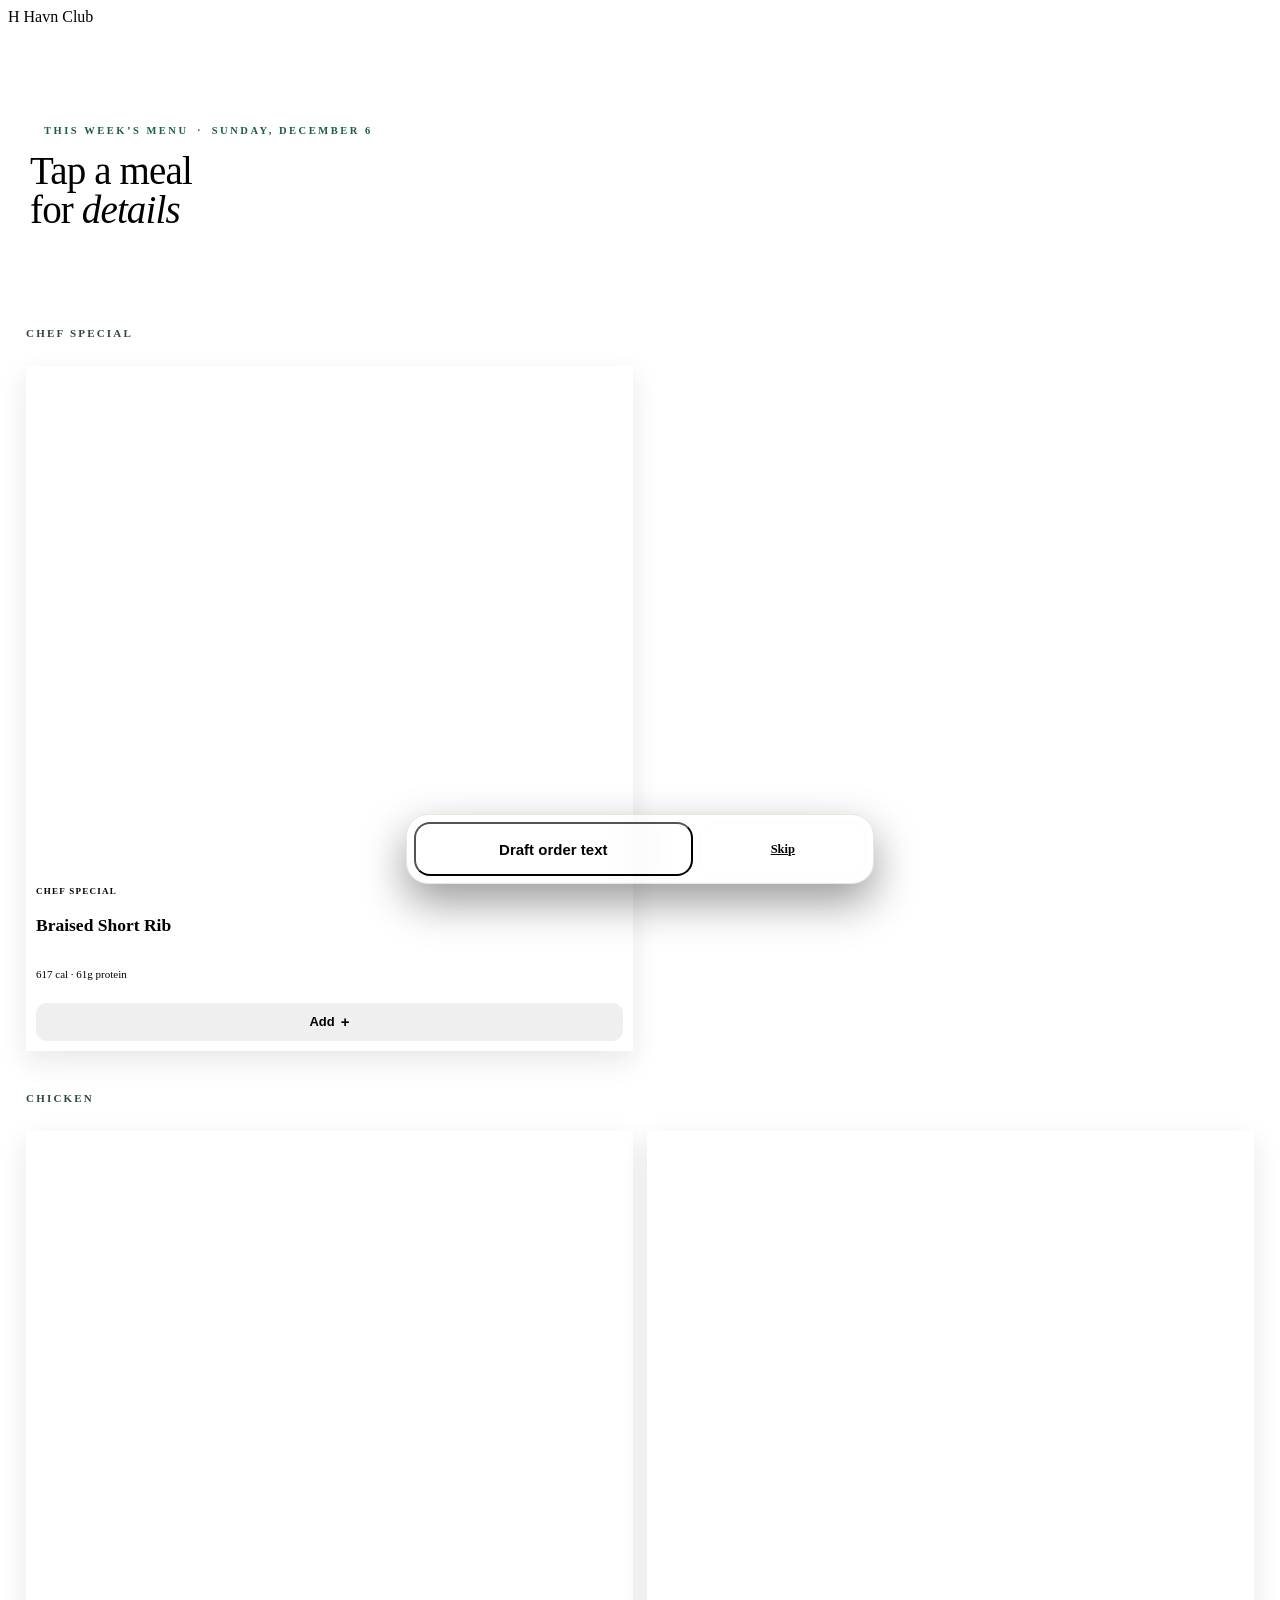
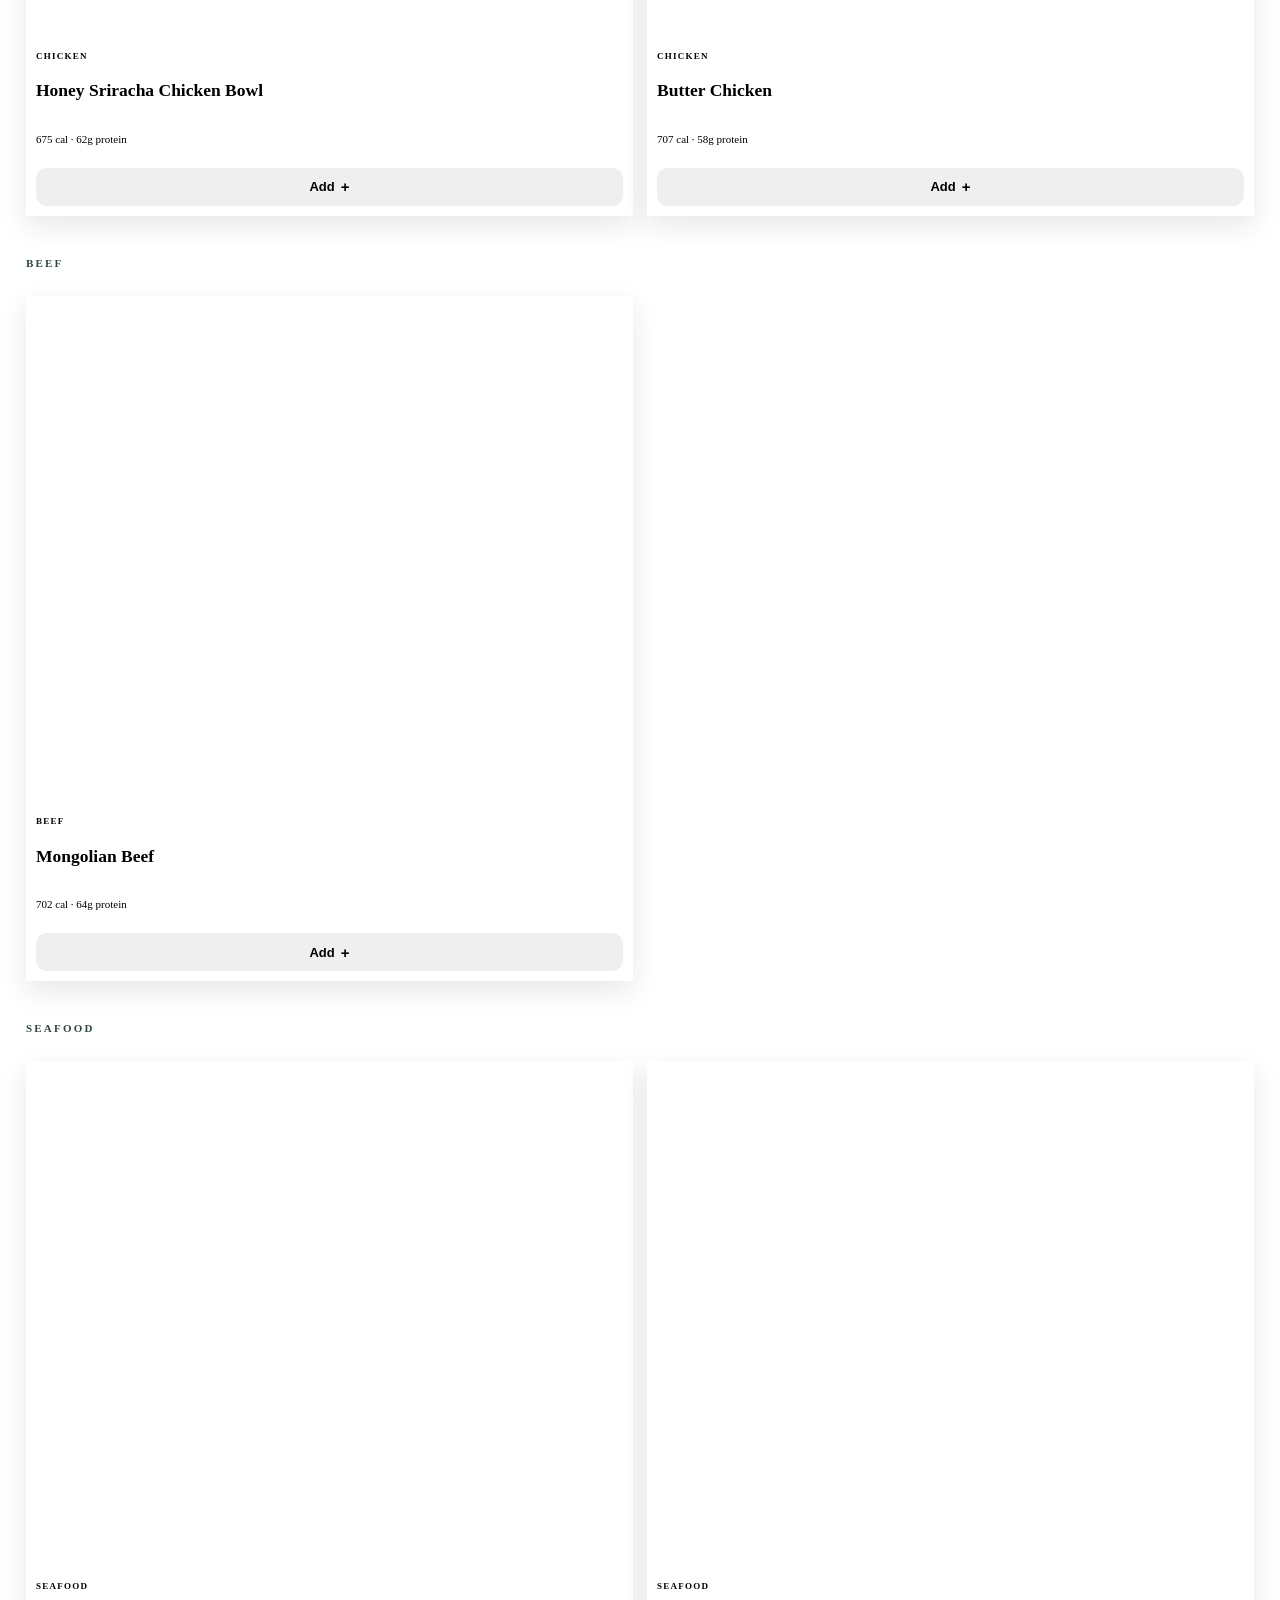
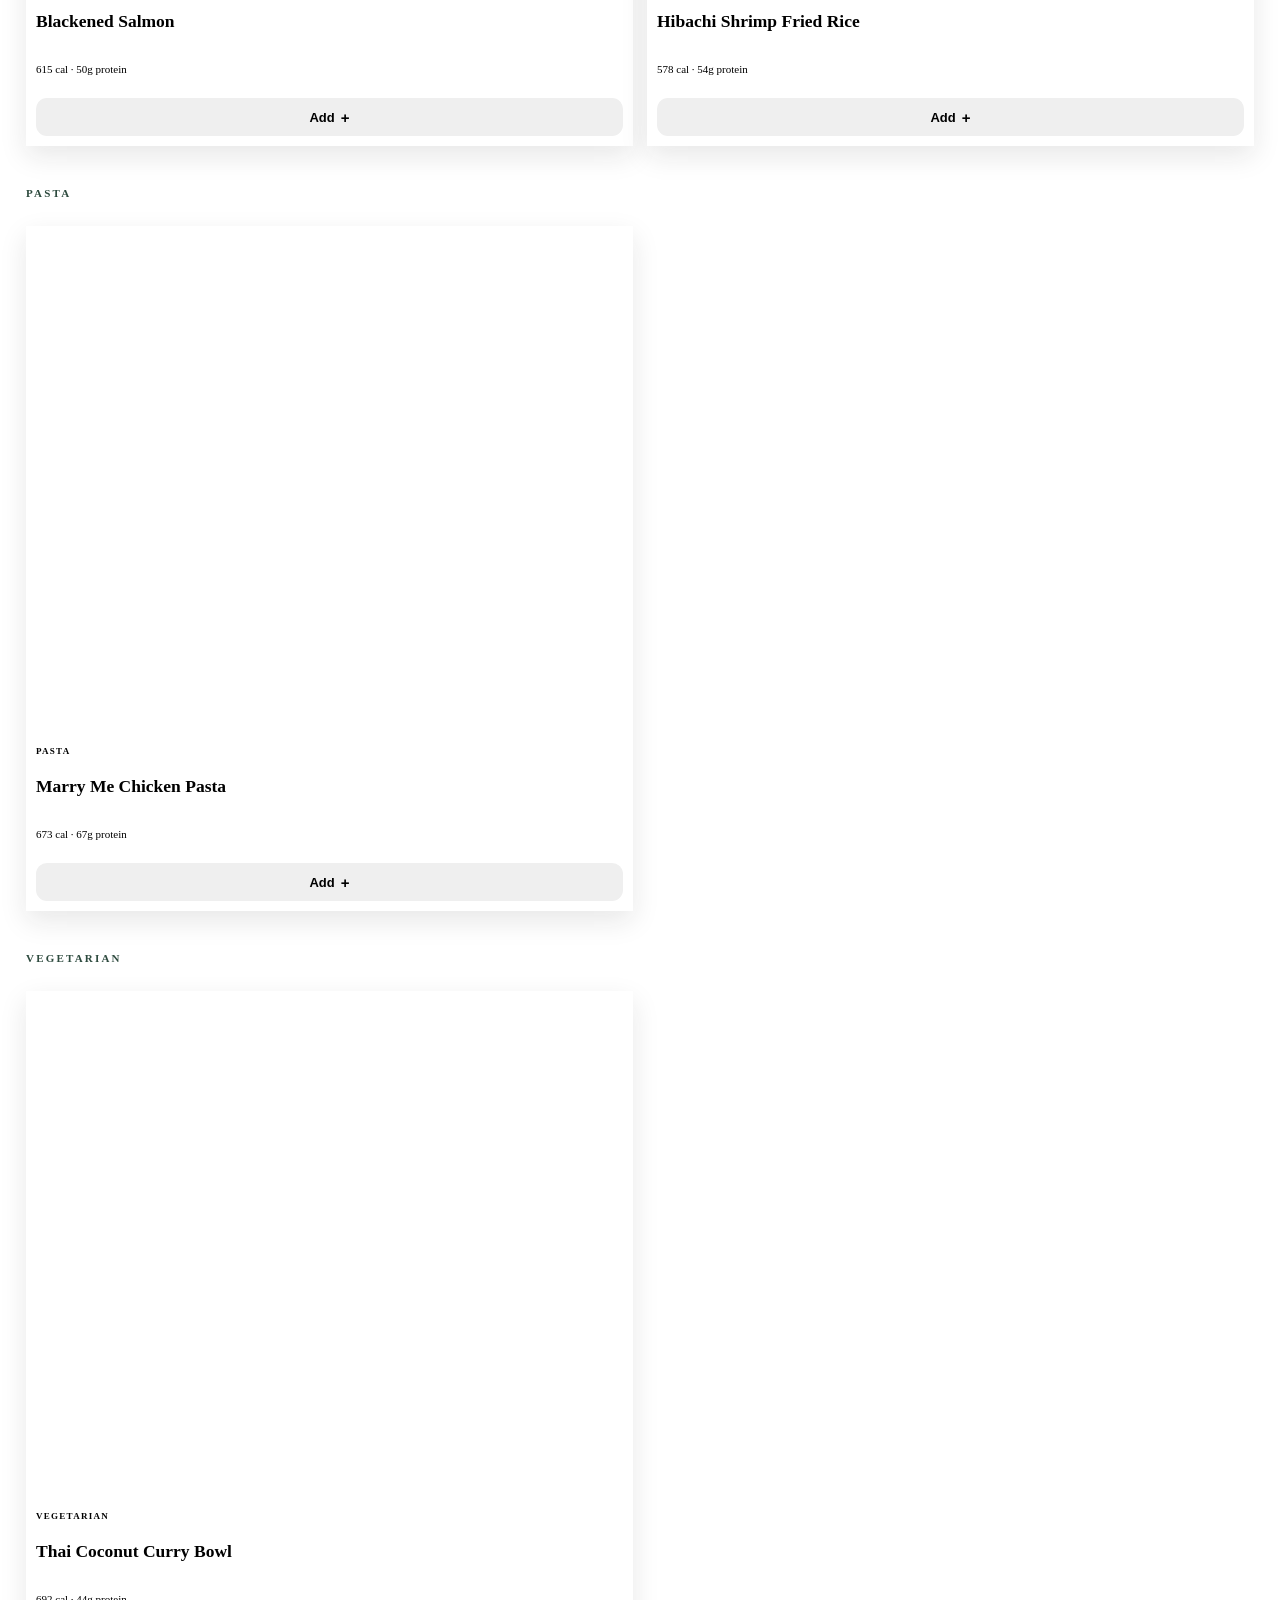
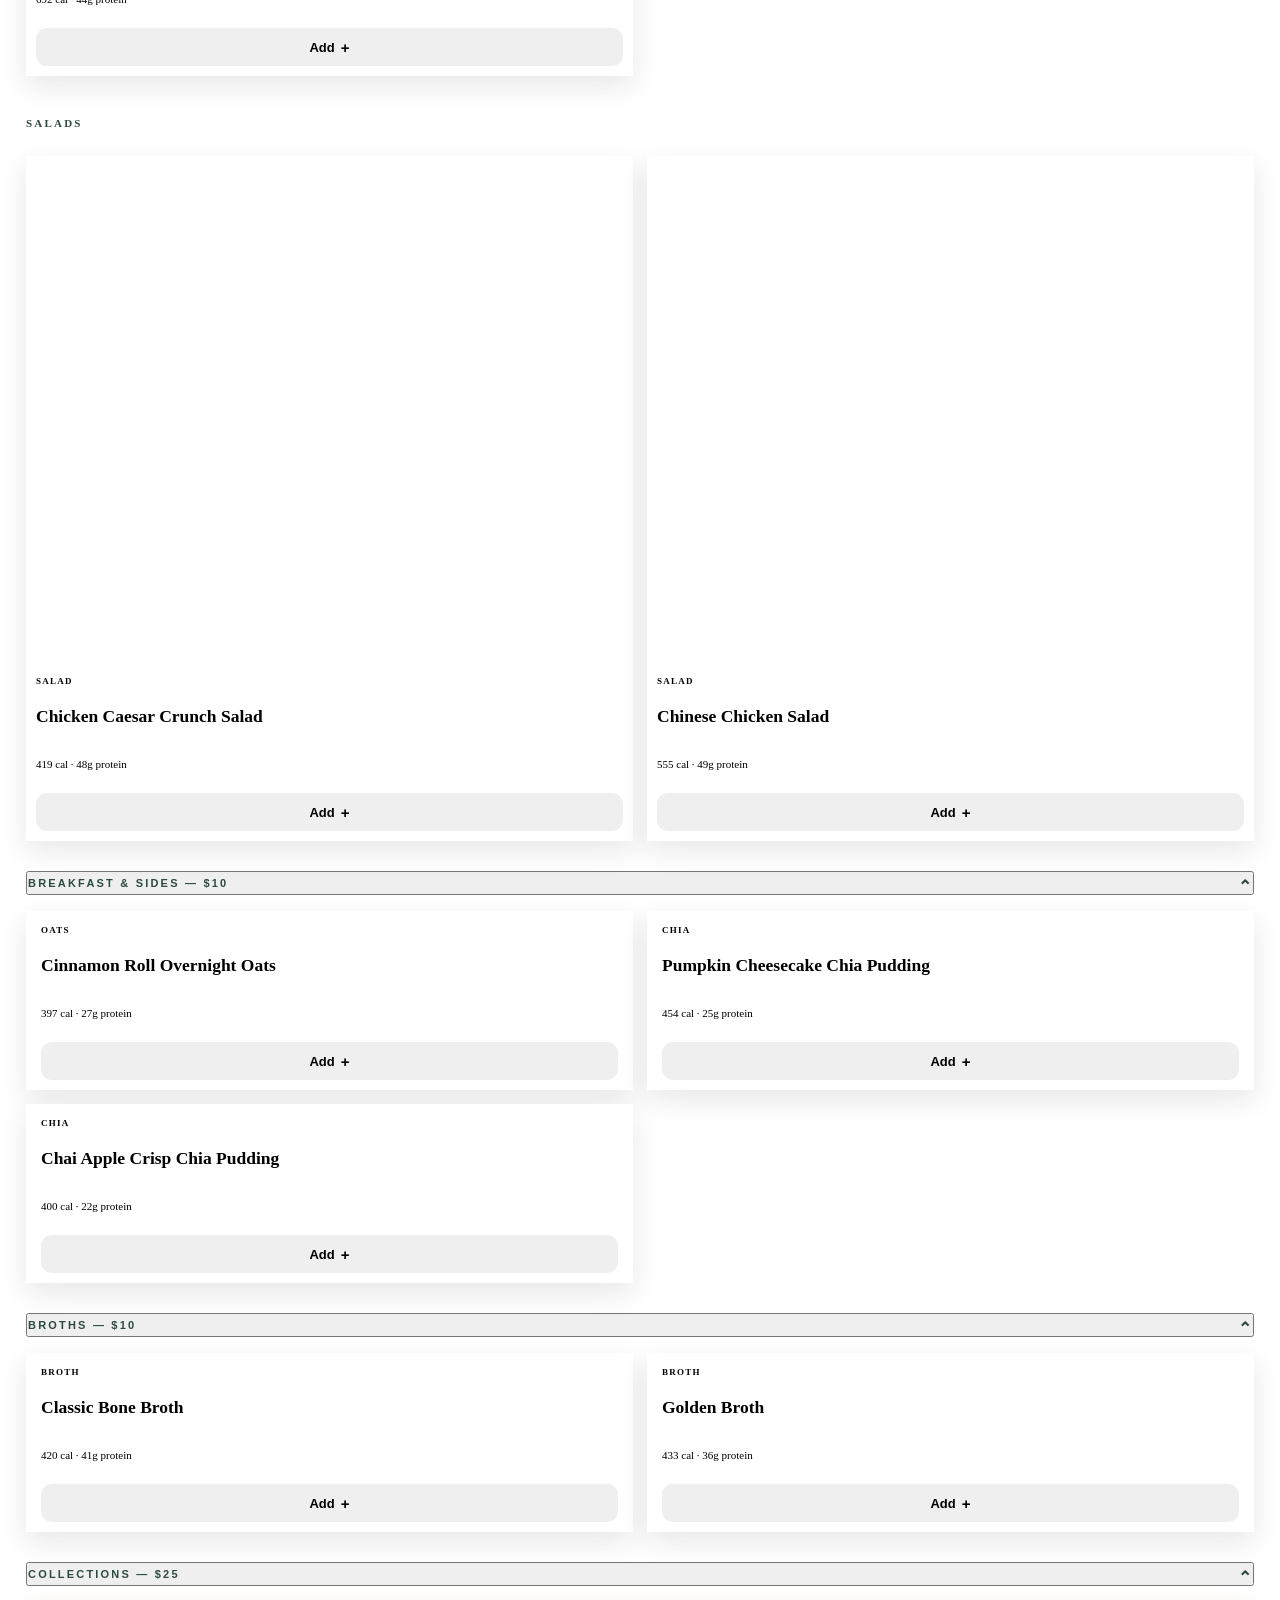
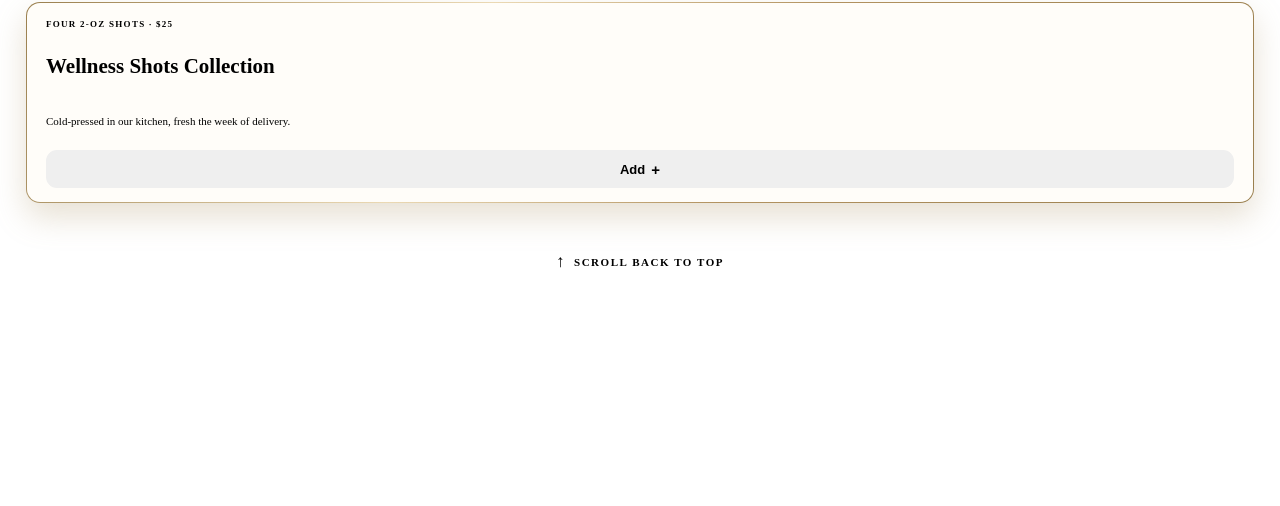
==== commit 7fb255e5: "feat(menu): preview paid-triggered dinner invitation for older leads" ====
--- a/index.html
+++ b/index.html
@@ -18,6 +18,7 @@
 <link rel="stylesheet" href="/menu.css">
 <link rel="stylesheet" href="/tasting.css">
 <link rel="stylesheet" href="/simple.css">
+<link rel="stylesheet" href="/dinner-offer.css">
 <script src="https://havnclub.com/hybrid/tracking.js"></script>
 </head>
 <body class="menu-page m-menu-checking">
@@ -310,6 +311,7 @@
 <script src="/intake.js"></script>
 <script src="https://havnclub.com/main-tasting/tracking.js"></script>
 <script src="/pricing.js"></script>
+<script src="/dinner-offer.js"></script>
 <script src="/previous-menu.js"></script>
 <script src="/menu.js"></script>
 </div>
--- a/dinner-offer.css
+++ b/dinner-offer.css
@@ -0,0 +1,22 @@
+/* Scoped to the invitation route. Keep the existing menu, sheets and z-index scale. */
+body.dinner-welcome .m-head { padding-bottom: 28px; }
+body.dinner-welcome .m-head-title { font-size: clamp(40px, 11.8vw, 57px); line-height: 1.03; }
+.dinner-intro { margin-top: 20px; }
+.dinner-note { font-size: 10px; letter-spacing: .16em; text-transform: uppercase; color: var(--brass); }
+.dinner-promise { margin-top: 12px; max-width: 32ch; font-size: 17px; line-height: 1.5; color: var(--cream); }
+.dinner-promise strong { font-weight: 700; }
+.dinner-terms { margin-top: 10px; font-size: 13px; line-height: 1.5; color: var(--cream-dim); }
+.dinner-choose { display: flex; justify-content: space-between; align-items: center; margin-top: 20px; padding: 15px 18px; border-radius: 12px; background: var(--brass); color: var(--forest); font-size: 15px; font-weight: 700; min-height: 48px; }
+.dinner-choose:focus-visible { outline: 2px solid var(--cream); outline-offset: 4px; }
+.dinner-alternative { margin-top: 26px; font-size: 13px; color: var(--cream-dim); }
+body.dinner-welcome .m-ribbon { margin-top: 10px; padding: 12px; background: transparent; border: 1px solid var(--hairline-dark); color: var(--brass); box-shadow: none; animation: none; }
+body.dinner-welcome .m-ribbon-sheen { display: none; }
+body.dinner-welcome .m-ribbon-amt { font-size: 18px; }
+body.dinner-welcome .m-ribbon-amt i { font-size: 11px; }
+body.dinner-welcome .m-ribbon-note { color: var(--cream-dim); font-size: 11px; line-height: 1.5; white-space: normal; text-transform: none; letter-spacing: 0; }
+body.dinner-welcome #m-menu { scroll-margin-top: 80px; }
+body.dinner-welcome .m-endpad { height: 230px; }
+.dinner-progress { padding: 2px 8px 10px; font-size: 12px; line-height: 1.45; color: var(--cream); }
+.dinner-progress[hidden], .dinner-credit[hidden] { display: none; }
+.dinner-credit { margin: 12px 0; padding: 12px 14px; border: 1px solid var(--hairline); border-radius: 10px; background: var(--cream); color: var(--forest); font-size: 13px; line-height: 1.5; }
+body.dinner-welcome .m-gate-info { line-height: 1.55; }
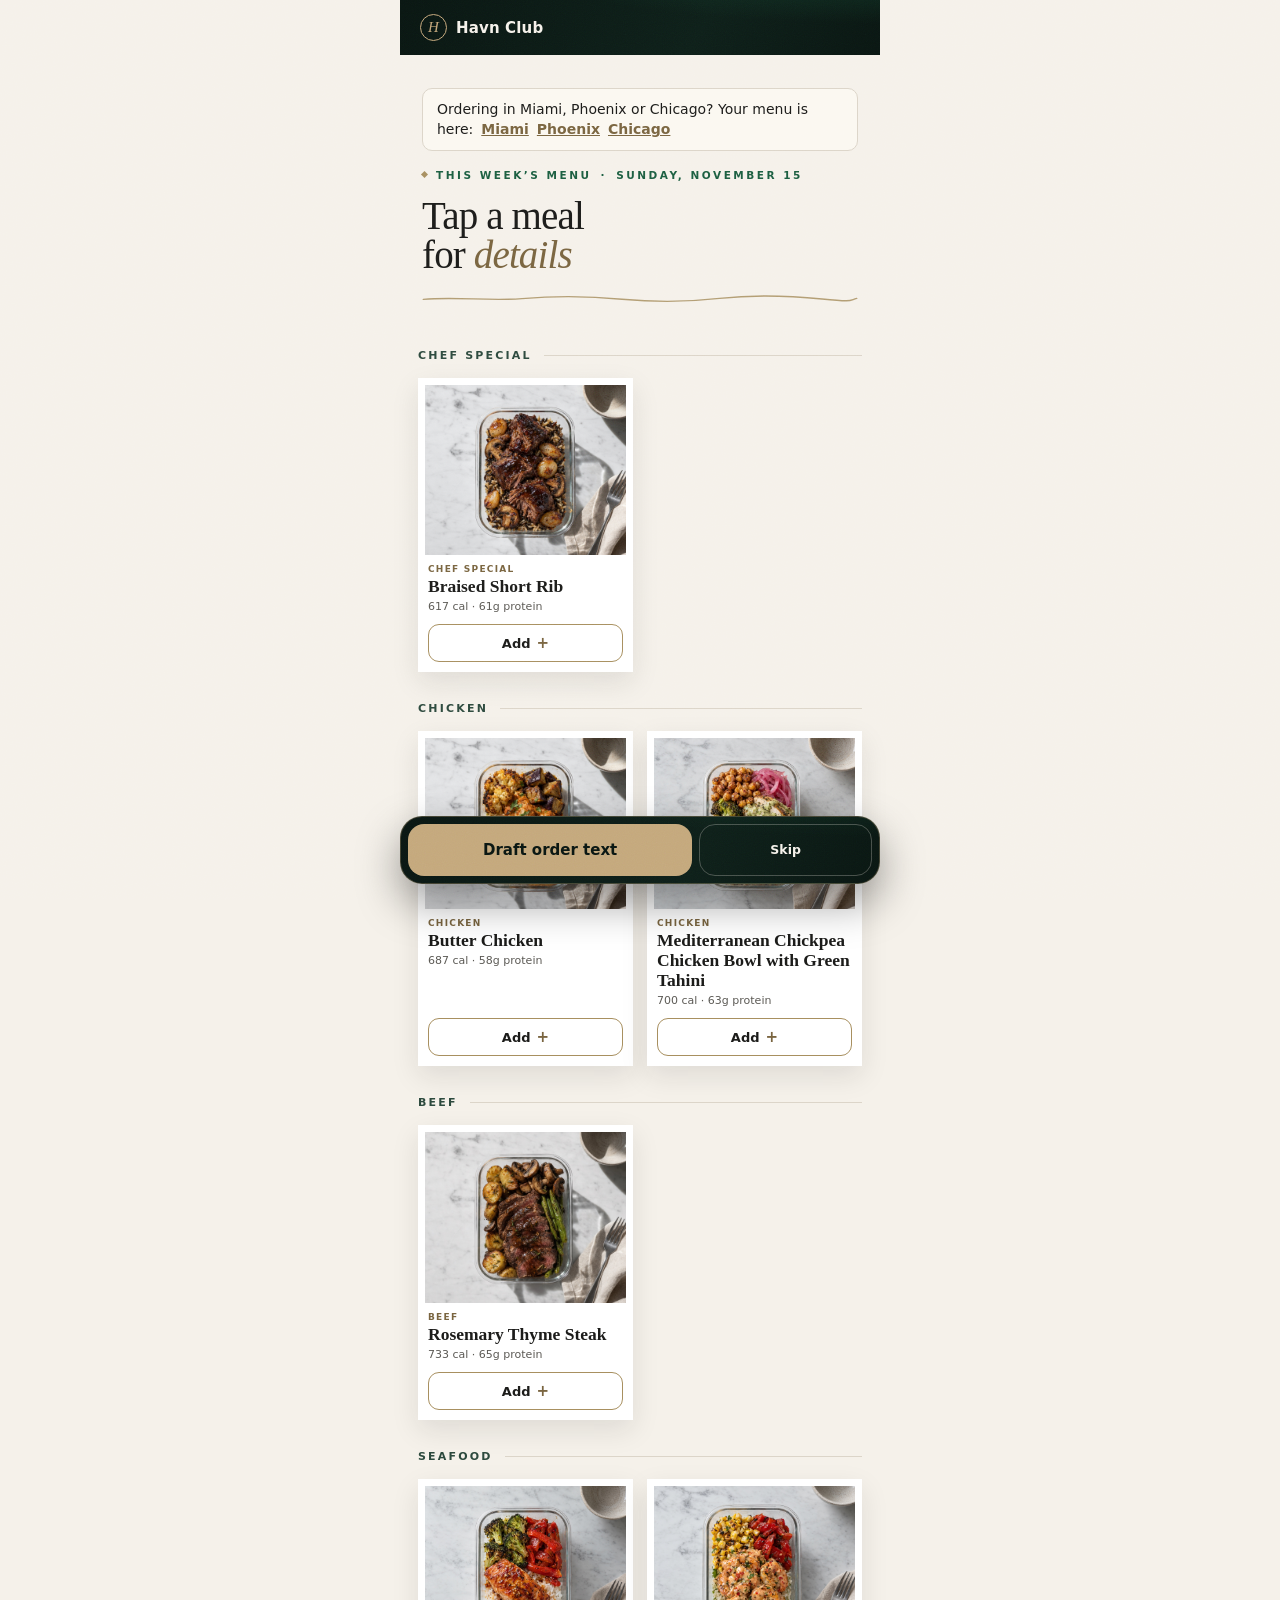
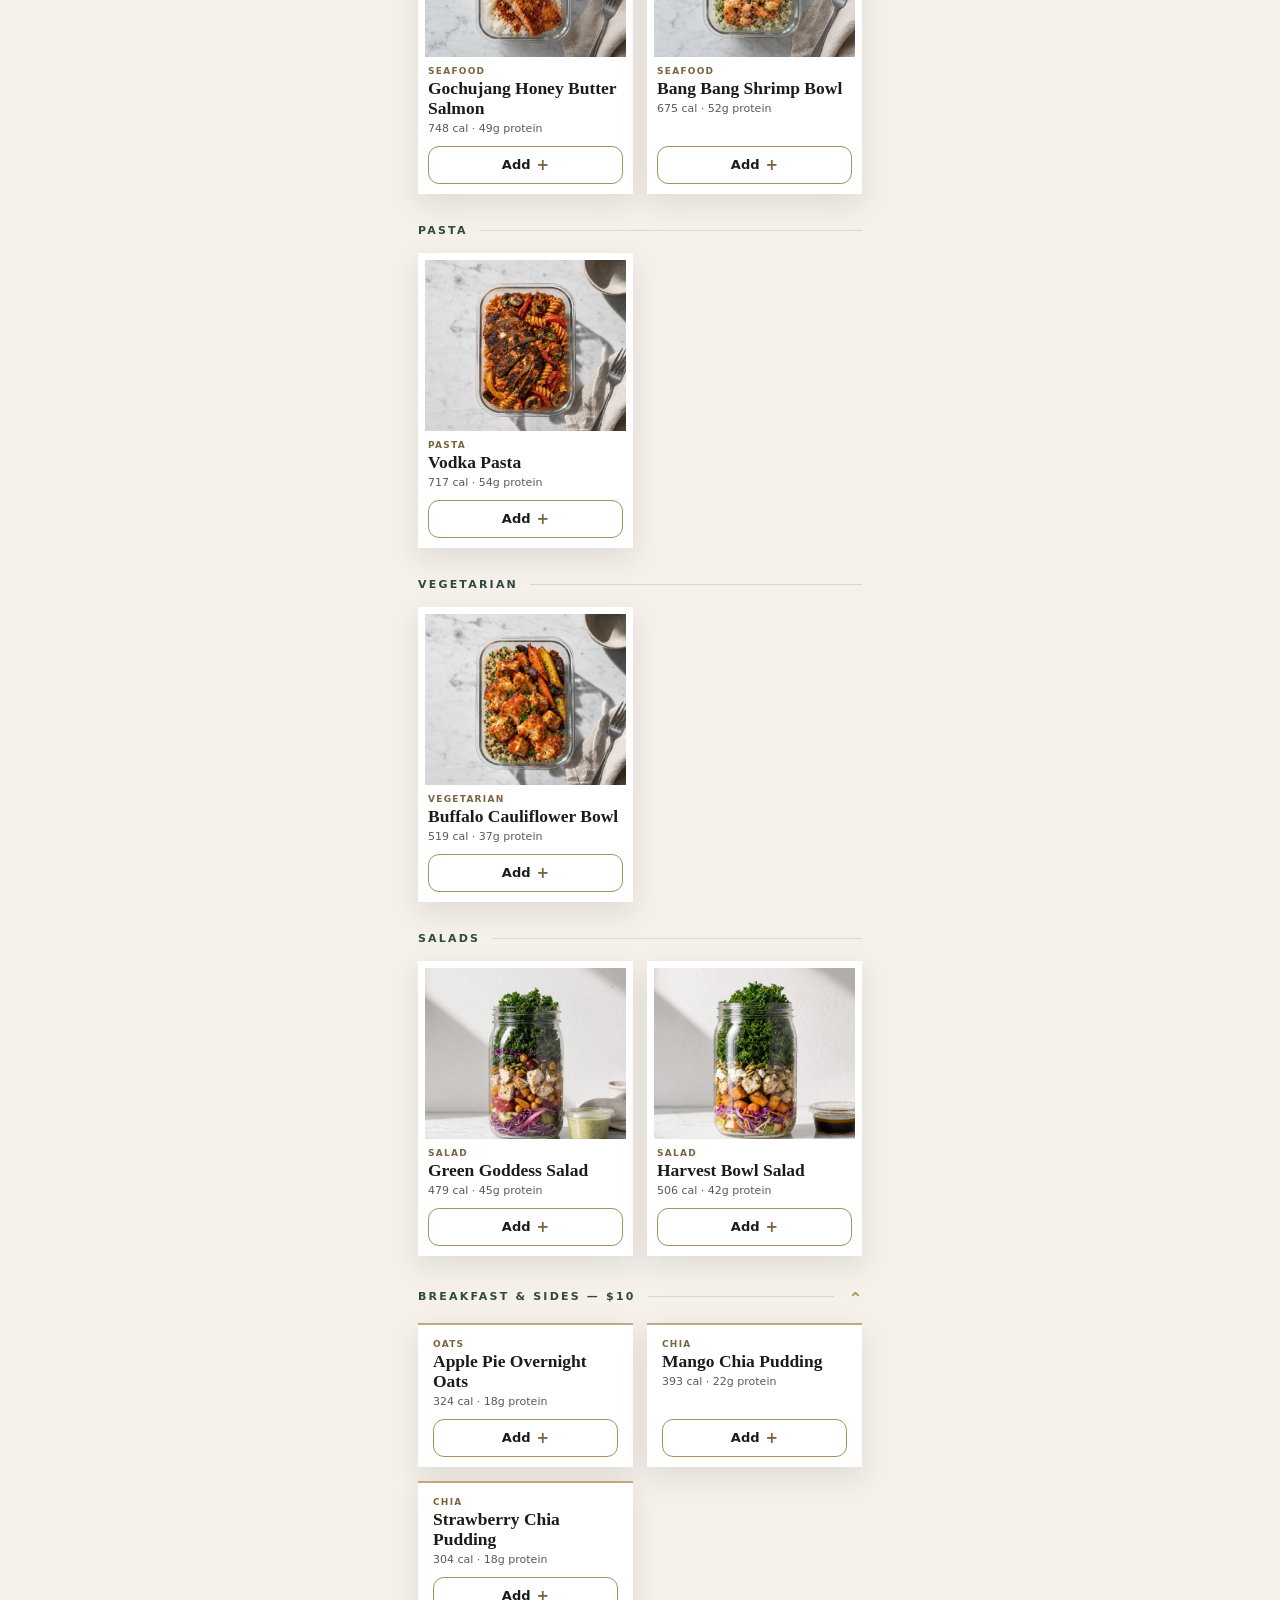
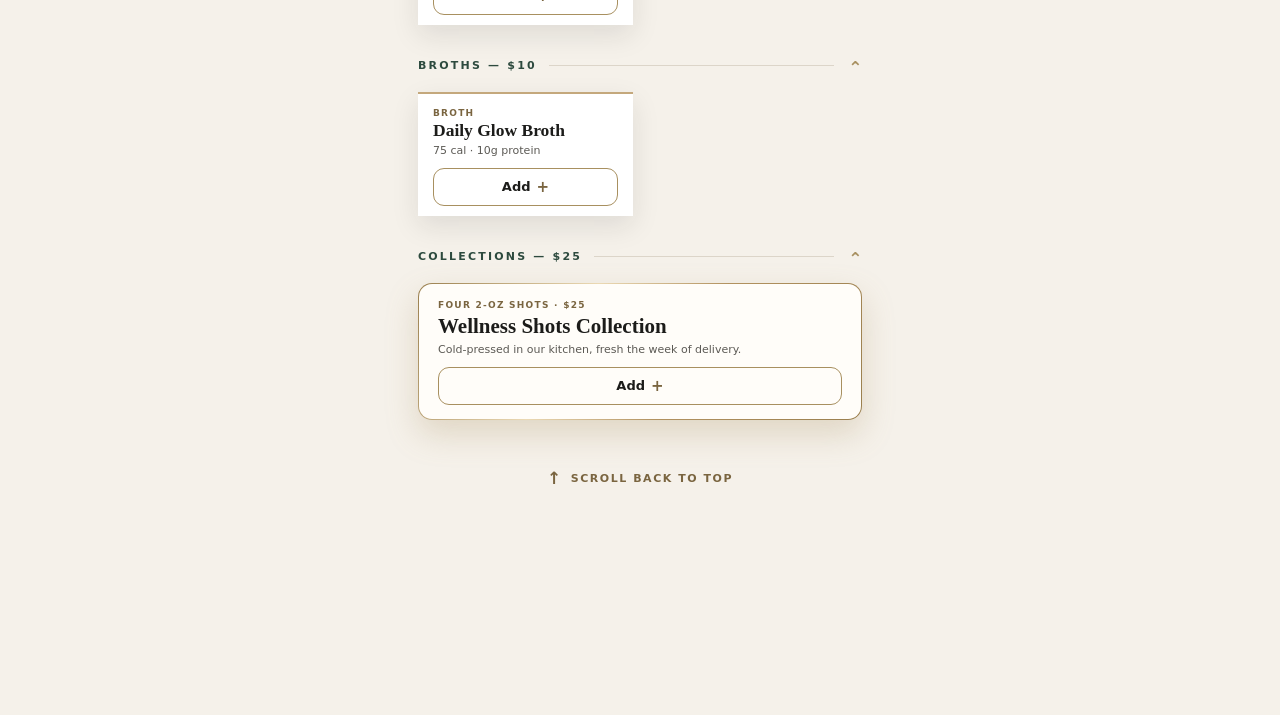
==== commit 4f014a4f: "Send Havn OS city customers from the root menu to their city page Miami, Phoenix and Chicago custome" ====
--- a/index.html
+++ b/index.html
@@ -19,6 +19,8 @@
 <link rel="stylesheet" href="/tasting.css">
 <link rel="stylesheet" href="/simple.css">
 <link rel="stylesheet" href="/dinner-offer.css">
+<link rel="stylesheet" href="/inactive-credit.css">
+<script src="/city-route.js"></script>
 <script src="https://havnclub.com/hybrid/tracking.js"></script>
 </head>
 <body class="menu-page m-menu-checking">
@@ -307,10 +309,12 @@
   <p class="m-taste-fine">Delivery is free on the Tasting Menu and on every weekly order of 4+ meals. First order only.</p>
 </section>
 
+<script src="/menu-link.js"></script>
 <script src="/config.js"></script>
 <script src="/intake.js"></script>
 <script src="https://havnclub.com/main-tasting/tracking.js"></script>
 <script src="/pricing.js"></script>
+<script src="/inactive-credit.js"></script>
 <script src="/dinner-offer.js"></script>
 <script src="/previous-menu.js"></script>
 <script src="/menu.js"></script>
--- a/style.css
+++ b/style.css
@@ -0,0 +1,1868 @@
+/* ═══════════════════════════════════════════════════════════════
+   HAVN · "A week, in messages" — design-lab experiment
+   The conversation IS the page: Havn opens with the how-it-works
+   story, ghost replies carry the rest. Forest field, cream paper,
+   brass foil. Mobile-first at 402 × 874; sanity at 320.
+   ═══════════════════════════════════════════════════════════════ */
+
+:root {
+  --forest: #0A1612;
+  --forest-2: #0E1F19;
+  --forest-3: #16281F;
+  --cream: #F5F1EA;
+  --cream-2: #EFE9DF;
+  --paper: #FBF8F1;
+  --brass: #C4A87C;
+  --brass-2: #A89060;
+  --brass-ink: #7A6540;
+  --charcoal: #1C1C1A;
+  --ink-soft: #5C5A55;
+  --cream-dim: rgba(245, 241, 234, 0.62);
+  --hairline-dark: rgba(196, 168, 124, 0.28);
+  --hairline-light: #DCD5C9;
+  --blue: #4E95FF;
+  --blue-deep: #2570EA;
+  --blue-ghost: #A9CDFF;
+  --serif: 'Cormorant Garamond', Georgia, serif;
+  --sans: 'DM Sans', system-ui, sans-serif;
+  --ease-out: cubic-bezier(0.19, 1, 0.22, 1);
+  --ease-spring: cubic-bezier(0.34, 1.45, 0.44, 1);
+}
+
+* { margin: 0; padding: 0; box-sizing: border-box; }
+
+/* THE DECK. The page itself never scrolls — sections are slides on a
+   transformed rail inside a fixed box. This is what makes a slide
+   exactly the visible screen: `100svh` sections were sized to the
+   small viewport (Safari's toolbar OUT) while the visitor scrolls
+   with it collapsed, so every section was ~160px shorter than the
+   screen and could never look snapped. --vh is measured from the
+   visual viewport in JS; with no page scroll the browser chrome
+   never changes state, so it is measured once and stays honest. */
+/* SCOPED to the deck page. style.css is shared with menu.html, which
+   is an ordinary scrolling document — an unscoped `overflow: hidden`
+   here clamps the menu to one screen and buries the whole menu below
+   the fold. */
+html.deck, html.deck body {
+  height: 100%;
+  overflow: hidden;
+  overscroll-behavior: none;
+}
+
+body {
+  background: var(--forest);
+  color: var(--cream);
+  font-family: var(--sans);
+  -webkit-font-smoothing: antialiased;
+  overflow-x: hidden;
+}
+
+#deck {
+  position: fixed;
+  inset: 0;
+  height: var(--vh, 100svh);
+  overflow: hidden;
+  z-index: 1;
+}
+
+#rail {
+  position: absolute;
+  inset: 0;
+  will-change: transform;
+  transform: translate3d(0, 0, 0);
+}
+
+/* slides stack down the rail; JS sets --i per slide */
+.slide {
+  position: absolute;
+  left: 0; right: 0;
+  top: 0;
+  height: var(--vh, 100svh);
+  transform: translate3d(0, calc(var(--i, 0) * var(--vh, 100svh)), 0);
+}
+
+/* the tail card is a SHEET over the offer slide, not a slide of its
+   own: it stops short so the offer label stays visible behind it */
+.sheet {
+  position: absolute;
+  left: 0; right: 0;
+  top: 0;
+  /* exactly the area it will occupy at rest, so its contents are sized
+     to what the visitor actually sees under the offer label */
+  height: calc(var(--vh, 100svh) - var(--sheet-rest, 132px));
+  z-index: 5;
+  will-change: transform;
+  transform: translate3d(0, var(--vh, 100svh), 0); /* parked off-screen */
+}
+
+a { color: inherit; text-decoration: none; }
+button { font: inherit; color: inherit; background: none; border: 0; cursor: pointer; }
+
+/* page column — designed for phones, politely centered elsewhere */
+#root { display: block; }
+.act, .ticker, .foot { width: 100%; }
+body > #root > * { max-width: 480px; margin-left: auto; margin-right: auto; }
+#root > .grain { max-width: none; }
+/* full-screen backdrops: a click beside the column must still close the sheet */
+#root > .m-sheet-backdrop, #root > .m-pend-backdrop { max-width: none; }
+
+/* ── film grain over everything ─────────────────────────────── */
+.grain {
+  position: fixed;
+  inset: 0;
+  width: 100%;
+  height: 100%;
+  pointer-events: none;
+  z-index: 60;
+  opacity: 0.32;
+  mix-blend-mode: soft-light;
+  /* the -50%/200% box blended 2.4 viewports of noise (7.6 Mpx at
+     DPR 3) and was re-rasterised whenever anything under it moved.
+     The tile is uniform, so a 1:1 fixed box is pixel-identical —
+     and on its own compositor layer Safari blends a static texture
+     on the GPU instead of repainting it. */
+  transform: translateZ(0);
+  will-change: transform;
+  backface-visibility: hidden;
+  contain: layout paint style;
+  background-image: url("data:image/svg+xml,%3Csvg xmlns='http://www.w3.org/2000/svg' width='240' height='240'%3E%3Cfilter id='n'%3E%3CfeTurbulence type='fractalNoise' baseFrequency='0.9' numOctaves='2'/%3E%3C/filter%3E%3Crect width='240' height='240' filter='url(%23n)' opacity='0.6'/%3E%3C/svg%3E");
+}
+
+/* anything scrolled out of view stops animating — 30 bobbing shelf
+   cards and the ticker were burning compositor time behind the
+   conversation */
+.parked, .parked * { animation-play-state: paused !important; }
+
+/* ── top bar ────────────────────────────────────────────────── */
+.topbar {
+  position: fixed;
+  top: 0; left: 50%;
+  transform: translateX(-50%);
+  width: 100%; max-width: 480px;
+  z-index: 50;
+  display: flex; align-items: center; gap: 9px;
+  padding: 14px 20px;
+  transition: background 0.4s ease, backdrop-filter 0.4s ease;
+}
+.topbar.solid {
+  /* Match the landing hero: an opaque, deep forest base with a restrained
+     living-green lift, never a washed-out transparent overlay on cream. */
+  background:
+    radial-gradient(120% 150% at 100% -45%, rgba(27, 94, 64, 0.34), transparent 58%),
+    linear-gradient(118deg, var(--forest) 0%, var(--forest-2) 62%, var(--forest) 100%);
+  backdrop-filter: blur(14px);
+  -webkit-backdrop-filter: blur(14px);
+}
+.topbar-mark {
+  display: flex; align-items: center; justify-content: center;
+  width: 27px; height: 27px;
+  border: 1px solid var(--brass);
+  border-radius: 50%;
+  font-family: var(--serif); font-style: italic;
+  color: var(--brass); font-size: 15px;
+}
+.topbar-name { font-weight: 700; font-size: 15px; letter-spacing: 0.01em; }
+
+/* ── shared act scaffolding ─────────────────────────────────── */
+.act { position: relative; padding: 92px 22px; }
+
+.act-label {
+  display: flex; align-items: center; gap: 12px;
+  font-size: 11px; font-weight: 700;
+  letter-spacing: 0.22em; text-transform: uppercase;
+  margin-bottom: 40px;
+  white-space: nowrap;
+}
+.act-label::after { content: ""; flex: 1; height: 1px; }
+
+/* reveal primitive */
+.rev {
+  opacity: 0;
+  transform: translateY(26px);
+  filter: blur(5px);
+  transition: opacity 0.9s var(--ease-out), transform 0.9s var(--ease-out), filter 0.9s var(--ease-out);
+}
+.rev.on { opacity: 1; transform: none; filter: none; }
+
+/* ═══════════ ACT I · HERO — the conveyor scene ═══════════
+   Pinned: the wrap gives the scene its scroll span; the hero
+   holds the screen while the belt drifts and the spec rows
+   draw themselves in. */
+/* sections are 100vh steps: the stepper (main.js) moves exactly one
+   section per gesture — no scrub spans anywhere */
+.hero {
+  position: relative;
+  height: 100%;
+  display: flex; flex-direction: column;
+  justify-content: flex-start;
+  padding: 104px 0 58px;
+  overflow: hidden;
+  background:
+    radial-gradient(120% 90% at 85% -10%, rgba(196, 168, 124, 0.14), transparent 55%),
+    radial-gradient(140% 100% at 0% 110%, rgba(27, 94, 64, 0.35), transparent 60%),
+    var(--forest);
+}
+
+.hero-eyebrow {
+  margin: 0 22px 16px;
+  font-size: 11px; font-weight: 700;
+  letter-spacing: 0.26em; text-transform: uppercase;
+  color: var(--brass);
+  animation: rise 1.2s var(--ease-out) 0.15s both;
+}
+
+.hero-title { margin: 0 22px; font-weight: 500; }
+.hero-word {
+  display: block;
+  font-family: var(--serif);
+  font-size: clamp(66px, 24vw, 98px);
+  line-height: 0.88;
+  letter-spacing: -0.03em;
+  color: var(--cream);
+  animation: blurIn 1.6s var(--ease-out) 0.25s both;
+}
+.hero-line {
+  display: block;
+  font-family: var(--serif);
+  font-size: clamp(27px, 9.2vw, 38px);
+  line-height: 1.12;
+  letter-spacing: -0.01em;
+  color: var(--brass);
+  margin-top: 10px;
+  animation: blurIn 1.6s var(--ease-out) 0.55s both;
+}
+
+/* the conveyor — cream cards riding a slow belt through the dark.
+   Whole cards enter and leave; nothing fades, nothing is clipped
+   mid-name. Scroll throws velocity into the drift. */
+.hero-belt {
+  width: 100%;
+  overflow: hidden;
+  margin-top: auto;
+  padding: 16px 0 18px;
+  perspective: 900px;
+  animation: rise 1.2s var(--ease-out) 0.75s both;
+}
+.hero-belt-track {
+  display: flex;
+  gap: 12px;
+  width: max-content;
+  will-change: transform;
+  transform-style: preserve-3d;
+  padding-left: 6px;
+}
+.bcard {
+  width: 148px;
+  flex-shrink: 0;
+  border-radius: 15px;
+  overflow: hidden;
+  background: var(--paper);
+  box-shadow: 0 22px 34px rgba(0, 0, 0, 0.42);
+}
+.bcard-v0 { transform: translateY(2px) rotate(-2.2deg) rotateY(6deg); }
+.bcard-v1 { transform: translateY(14px) rotate(1.8deg) rotateY(-5deg); box-shadow: 0 26px 40px rgba(0, 0, 0, 0.46); }
+.bcard-v2 { transform: translateY(6px) rotate(-0.8deg) rotateY(4deg); }
+.bcard-v3 { transform: translateY(17px) rotate(2.4deg) rotateY(-6deg); box-shadow: 0 28px 42px rgba(0, 0, 0, 0.48); }
+.bcard-v4 { transform: translateY(9px) rotate(-1.6deg) rotateY(5deg); }
+.bcard-photo { width: 100%; height: 100px; background-size: cover; background-position: 50%; }
+.bcard-body { display: flex; flex-direction: column; gap: 2px; padding: 8px 11px 10px; }
+.bcard-tag {
+  letter-spacing: 0.1em; text-transform: uppercase;
+  font-weight: 700; color: var(--brass-ink); font-size: 9px; line-height: 12px;
+}
+.bcard-name {
+  font-family: var(--serif); font-weight: 600;
+  color: var(--charcoal); font-size: 15.5px; line-height: 17px;
+}
+
+/* the house facts as a spec sheet — the whole stack is visible
+   from the start as a gradient (top solid, fading toward the
+   bottom); each row solidifies in turn as the scene plays, and
+   scrolling accelerates the ink. */
+.hero-spec {
+  display: flex; flex-direction: column; gap: 13px;
+  margin: 16px 22px auto;
+}
+.spec-row {
+  display: flex; align-items: center; gap: 12px;
+}
+.spec-row span {
+  flex-shrink: 0;
+  font-size: 11.5px; font-weight: 700;
+  letter-spacing: 0.18em; text-transform: uppercase;
+  color: var(--cream);
+}
+.spec-row i {
+  flex: 1;
+  height: 1px;
+  background: linear-gradient(90deg, var(--brass), rgba(196, 168, 124, 0.25));
+}
+
+.hero-cue {
+  position: absolute;
+  bottom: 26px; left: 22px;
+  display: flex; align-items: center; gap: 10px;
+  animation: rise 1.2s var(--ease-out) 1.5s both;
+}
+.hero-cue-line {
+  width: 44px; height: 1px;
+  background: var(--brass);
+  transform-origin: left;
+  animation: cueStretch 2.4s var(--ease-out) infinite;
+}
+.hero-cue-text {
+  font-size: 10px; font-weight: 700;
+  letter-spacing: 0.24em; text-transform: uppercase;
+  color: var(--cream-dim);
+}
+
+@keyframes blurIn {
+  from { opacity: 0; filter: blur(22px); transform: translateY(14px); }
+  to { opacity: 1; filter: blur(0); transform: none; }
+}
+@keyframes rise {
+  from { opacity: 0; transform: translateY(18px); }
+  to { opacity: 1; transform: none; }
+}
+@keyframes dotPulse {
+  0%, 60%, 100% { opacity: 0.35; transform: translateY(0); }
+  30% { opacity: 1; transform: translateY(-3px); }
+}
+@keyframes cueStretch {
+  0%, 100% { transform: scaleX(0.45); opacity: 0.5; }
+  50% { transform: scaleX(1); opacity: 1; }
+}
+
+/* ═══════════ ACT II · THE CONVERSATION ═══════════
+   One pinned scene. The stamp sits at the top; the thread
+   assembles beneath it and scrolls inside its own window —
+   like a phone — while the page holds. */
+/* exactly one screen: the fence holds the page at this pin while
+   the conversation plays; the stepper steps in and out of it */
+.convo-scene {
+  position: relative;
+  height: 100%;
+  display: flex; flex-direction: column;
+  justify-content: flex-start;
+  /* the CTA dock sits UNDER the whole thread, never over it: the scene
+     reserves the dock's real measured height (--dock-space, set in JS
+     from its box + safe-area offset) so the thread window's BOX ends
+     above it. The old 96px guess inside the scroller was smaller than
+     the dock actually is, so replies slid underneath it. */
+  padding: 84px 22px var(--dock-space, 112px);
+  overflow: hidden;
+  background: linear-gradient(180deg, var(--forest) 0%, var(--forest-2) 60%, var(--forest-2) 100%);
+}
+
+/* messages used to be guillotined mid-word at the window's top edge,
+   which reads as a rendering fault. iMessage dissolves content under
+   its nav bar; this is the same fade, painted (not masked, which
+   would promote the scroller and repaint it every frame). */
+.convo-scene::before {
+  content: "";
+  position: absolute;
+  left: 0; right: 0; top: 0;
+  height: 124px;
+  z-index: 2;
+  pointer-events: none;
+  background: linear-gradient(180deg,
+    var(--forest) 0%, var(--forest) 66%, rgba(10, 22, 18, 0) 100%);
+}
+
+.scene-stamp {
+  font-size: 11px; font-weight: 600;
+  letter-spacing: 0.14em; text-transform: uppercase;
+  color: var(--cream-dim);
+  text-align: center;
+  margin-bottom: 18px;
+  flex-shrink: 0;
+  opacity: 0;
+  transform: translateY(8px);
+  transition: opacity 0.8s var(--ease-out), transform 0.8s var(--ease-out);
+}
+.scene-stamp.on { opacity: 1; transform: none; }
+
+/* the phone window: fixed height, thread scrolls inside it.
+   (No overscroll-behavior:contain here on purpose — once the thread
+   overflows, contain would trap gestures inside the window and the
+   visitor could never scroll on to the next section.) */
+.thread-window {
+  flex: 1;
+  min-height: 0;
+  display: flex;
+  flex-direction: column;
+  overflow-y: auto;
+  -webkit-overflow-scrolling: touch;
+  scrollbar-width: none;
+  contain: paint;
+  padding-bottom: 8px; /* the scene reserves the dock's space now */
+  /* we own this scroller's position; WebKit's scroll anchoring fights
+     the follower whenever a row grows (photos decoding) */
+  overflow-anchor: none;
+}
+.thread-window::-webkit-scrollbar { display: none; }
+/* the fence's receipt for a swallowed swipe — a short give against
+   the gesture, then a spring back (see holdTick in main.js) */
+.thread-window {
+  transition: transform 0.26s var(--ease-spring);
+}
+.thread-window.nudge {
+  transform: translateY(-9px);
+  transition: transform 0.11s cubic-bezier(0.3, 0, 0.2, 1);
+}
+/* iMessage anchoring: short threads sit at the BOTTOM of the window
+   (the spacer soaks up the empty space above); new messages push
+   older ones up */
+.thread-spacer { flex: 1 0 0; }
+.thread-window > .thread, .thread-window > .replies,
+.thread-window > .convo-coda, .thread-window > .thread-hold { flex-shrink: 0; }
+.thread-hold { height: 0; }
+
+.thread { display: flex; flex-direction: column; }
+
+/* A message arrival is compositor-only.
+   The row takes its FINAL height the instant it is inserted — the
+   old grid-template-rows 0fr→1fr animated LAYOUT inside a scroller,
+   reflowing the whole thread (and every open message) 60× per
+   arrival, while the bubble's padding+margin snapped 27px in one
+   frame. Layout and compositor desynced; that was the "popping".
+   The push the eye reads as the thread growing is now the follower
+   gliding the window down — which is what a real phone does. */
+.tmsg {
+  display: flex;
+  flex-direction: column;
+  align-items: flex-start;
+}
+/* A row that has not arrived yet occupies NOTHING. Un-mounted rows
+   used to sit in the flow at full height while invisible, so the
+   thread anchored to the bottom of RESERVED space and the visible
+   bubbles floated near the top of an empty screen. main.js mounts a
+   row (one layout pass) at the moment it reveals. */
+.tmsg:not(.mounted), .convo-coda:not(.mounted) { display: none; }
+
+.bubble {
+  opacity: 0;
+  transform: translateY(14px) scale(0.94);
+  transform-origin: 0 100%;  /* grows out of the sender's corner */
+  /* background/colour are in the transition so the typing pill can
+     CROSS-FADE into the message bubble it becomes — the box itself
+     grows in one layout pass (never animated: that was the jank) */
+  transition: opacity 0.34s var(--ease-out), transform 0.52s var(--ease-spring),
+              background-color 0.24s ease, color 0.24s ease, border-color 0.24s ease;
+  font-size: 17.5px;
+  line-height: 25px;
+  border-radius: 22px;
+  /* final box from the start — nothing about the box may snap */
+  padding: 14px 17px;
+  margin-bottom: 14px;
+}
+.tmsg.show .bubble { opacity: 1; transform: none; }
+/* promoted only while it is actually arriving */
+.tmsg.arriving .bubble { will-change: opacity, transform; }
+
+.bubble.in {
+  align-self: flex-start;
+  width: fit-content;
+  max-width: 88%;
+  background: var(--cream);
+  color: var(--charcoal);
+  border-bottom-left-radius: 6px;
+}
+
+/* typing — three live dots in a quiet bubble */
+.tmsg.t-row .bubble { transition-duration: 0.26s; }
+.bubble.t-typing {
+  display: inline-flex; gap: 5px; align-items: center;
+  width: fit-content;
+  padding: 15px 17px;
+  background: var(--forest-3);
+  border: 1px solid rgba(245, 241, 234, 0.08);
+}
+.bubble.t-typing i {
+  width: 7px; height: 7px; border-radius: 50%;
+  background: var(--cream-dim);
+  animation: dotPulse 1.3s ease-in-out infinite;
+}
+.bubble.t-typing i:nth-child(2) { animation-delay: 0.18s; }
+.bubble.t-typing i:nth-child(3) { animation-delay: 0.36s; }
+
+/* media messages: the visual cards Havn sends.
+   No filter here — drop-shadow rasterises the card's alpha mask
+   into its own render surface and redoes it whenever anything
+   inside moves (the food strip drifts forever, the receipt slides,
+   the SVG draws). The shadow lives on .vc as a box-shadow instead:
+   same silhouette, a shape the compositor already knows. */
+.bubble.media {
+  align-self: flex-start;
+  width: fit-content;
+  max-width: 100%;
+  padding: 0;
+  background: transparent;
+}
+
+/* the in-thread CTA is a bare <a>, not a .bubble — give it the
+   same arrival so it doesn't pop */
+.tmsg > .t-cta {
+  opacity: 0;
+  transform: translateY(14px) scale(0.94);
+  transform-origin: 0 100%;
+  transition: opacity 0.34s var(--ease-out), transform 0.52s var(--ease-spring);
+}
+.tmsg.show > .t-cta { opacity: 1; transform: none; }
+.tmsg.show > .t-cta:active { transform: scale(0.96); }
+
+.vc {
+  background: var(--paper);
+  color: var(--charcoal);
+  border-radius: 20px 20px 20px 6px;
+  overflow: hidden;
+  width: min(86vw, 348px);
+  box-shadow: 0 16px 30px rgba(0, 0, 0, 0.38);
+}
+
+.v-head {
+  font-size: 9.5px; font-weight: 700;
+  letter-spacing: 0.18em; text-transform: uppercase;
+  color: var(--ink-soft);
+  text-align: center;
+  padding-bottom: 10px;
+  border-bottom: 1px dashed var(--hairline-light);
+  margin-bottom: 12px;
+}
+
+/* ── visual · the weekly rhythm draws itself ── */
+.v-week { padding: 18px 10px 12px; }
+.v-week svg { display: block; width: 100%; height: auto; }
+.rl-path {
+  fill: none;
+  stroke: var(--brass);
+  stroke-width: 2;
+  stroke-linecap: round;
+  stroke-dasharray: 1;
+  stroke-dashoffset: 1;
+  transition: stroke-dashoffset 1.9s cubic-bezier(0.4, 0, 0.2, 1) 0.15s;
+}
+.land .rl-path { stroke-dashoffset: 0; }
+.rl-dot { fill: var(--brass); opacity: 0; transition: opacity 0.4s ease; }
+.rl-day {
+  font-family: var(--serif); font-weight: 600; font-size: 17px;
+  fill: var(--charcoal);
+  opacity: 0; transition: opacity 0.5s ease;
+}
+.rl-sub {
+  font-family: var(--sans); font-weight: 700; font-size: 8.5px;
+  letter-spacing: 0.1em; text-transform: uppercase;
+  fill: var(--brass-ink);
+  opacity: 0; transition: opacity 0.5s ease;
+}
+.land .d1 { opacity: 1; transition-delay: 0.5s; }
+.land .d2 { opacity: 1; transition-delay: 1.0s; }
+.land .d3 { opacity: 1; transition-delay: 1.5s; }
+.rl-dot.d1 { transition-delay: 0.45s; }
+.rl-dot.d2 { transition-delay: 0.95s; }
+.rl-dot.d3 { transition-delay: 1.45s; }
+.v-week-foot {
+  text-align: right;
+  font-family: var(--serif);
+  font-size: 14.5px;
+  color: var(--brass-ink);
+  padding: 2px 8px 4px;
+  opacity: 0; transform: translateY(6px);
+  transition: opacity 0.6s var(--ease-out) 2s, transform 0.6s var(--ease-out) 2s;
+}
+.land .v-week-foot { opacity: 1; transform: none; }
+
+/* ── visual · the honest receipt PRINTS out of a message ──
+   Header bubble carries the slot; the paper pushes out of it
+   one line at a time. */
+/* the receipt is two shaped pieces, so it shadows per piece
+   (.v-print-paper already carries its own) */
+.v-print {
+  width: min(78vw, 296px);
+  background: transparent;
+  border-radius: 0;
+  overflow: visible;
+  box-shadow: none;
+}
+.v-print-head {
+  position: relative;
+  z-index: 2;
+  background: var(--paper);
+  border-radius: 20px 20px 20px 6px;
+  padding: 13px 15px 12px;
+  box-shadow: 0 14px 26px rgba(0, 0, 0, 0.34);
+}
+.v-print-brand {
+  font-size: 9.5px; font-weight: 700;
+  letter-spacing: 0.18em; text-transform: uppercase;
+  color: var(--ink-soft);
+  text-align: center;
+  margin-bottom: 10px;
+}
+.v-print-slot {
+  position: relative;
+  width: 84%;
+  margin: 0 auto;
+  height: 10px;
+  border-radius: 6px;
+  background: linear-gradient(180deg, #1D3129, #0C1A15);
+  border: 1px solid rgba(196, 168, 124, 0.45);
+}
+/* inset, so it reads as a machined printer slot. Full-bleed at 6% it
+   was a heavy black bar across the header and scanned as a stray
+   scrollbar rather than as part of the object. */
+.v-print-slot i {
+  position: absolute;
+  left: 14%; right: 14%; top: 50%;
+  height: 2px;
+  transform: translateY(-50%);
+  background: #050B09;
+  border-radius: 1px;
+  box-shadow: 0 1px 0 rgba(196, 168, 124, 0.22);
+}
+.v-print-slot.pulse::after {
+  content: "";
+  position: absolute; inset: -2px;
+  border-radius: 8px;
+  box-shadow: 0 0 20px rgba(196, 168, 124, 0.65);
+  animation: slotPulse 0.4s ease-out both;
+}
+@keyframes slotPulse { from { opacity: 1; } to { opacity: 0; } }
+
+.v-print-window {
+  position: relative;
+  overflow: hidden;
+  width: calc(100% - 22px);
+  margin: -6px auto 0;
+  padding-top: 6px;
+}
+.v-print-paper {
+  position: relative;
+  background: var(--paper);
+  color: var(--charcoal);
+  padding: 12px 14px 20px;
+  transform: translateY(-97%);
+  transition: transform 0.45s var(--ease-out);
+  will-change: transform;
+  box-shadow: 0 18px 36px rgba(0, 0, 0, 0.4);
+  clip-path: polygon(0 0, 100% 0, 100% calc(100% - 7px),
+    95% 100%, 90% calc(100% - 7px), 85% 100%, 80% calc(100% - 7px),
+    75% 100%, 70% calc(100% - 7px), 65% 100%, 60% calc(100% - 7px),
+    55% 100%, 50% calc(100% - 7px), 45% 100%, 40% calc(100% - 7px),
+    35% 100%, 30% calc(100% - 7px), 25% 100%, 20% calc(100% - 7px),
+    15% 100%, 10% calc(100% - 7px), 5% 100%, 0 calc(100% - 7px));
+}
+.v-print-paper [data-l] {
+  opacity: 0;
+  transform: translateY(5px);
+  transition: opacity 0.35s var(--ease-out), transform 0.35s var(--ease-out);
+}
+.v-print-paper [data-l].printed { opacity: 1; transform: none; }
+
+.v-print-price { display: flex; align-items: baseline; gap: 10px; }
+.v-print-price b {
+  font-family: var(--serif); font-weight: 500;
+  font-size: 52px; line-height: 0.9; letter-spacing: -0.03em;
+}
+.v-print-price i {
+  font-family: var(--serif); font-style: italic;
+  font-size: 14.5px; line-height: 1.2;
+  color: var(--brass-ink);
+}
+.v-print-lines { list-style: none; margin-top: 9px; }
+.v-print-lines li {
+  display: flex; align-items: baseline; gap: 8px;
+  padding: 6px 0;
+  font-size: 12.5px;
+}
+.v-print-lines li span { color: var(--ink-soft); }
+.v-print-lines li i { flex: 1; border-bottom: 1px dotted var(--hairline-light); }
+.v-print-lines li b { font-family: var(--serif); font-weight: 600; font-size: 18px; color: #1B5E40; }
+.v-print-foot {
+  margin-top: 8px;
+  padding-top: 9px;
+  border-top: 1px dashed var(--hairline-light);
+  text-align: center;
+  font-size: 9.5px; font-weight: 700;
+  letter-spacing: 0.14em; text-transform: uppercase;
+  color: var(--ink-soft);
+}
+/* struck AFTER the total, across the dashed foot — at top:30% it
+   landed straight on the Delivery "$0" and multiply-blended the
+   figure into mud */
+.v-print-stamp {
+  position: absolute;
+  /* the only real whitespace on the paper: right of the $25 headline.
+     top:30% put it on the Delivery "$0"; the foot line is no better
+     (it buried "you pay only after you confirm"). */
+  right: 10px; top: 12px; bottom: auto;
+  font-family: var(--serif); font-weight: 600;
+  font-size: 12.5px; line-height: 1.05;
+  text-align: center; text-transform: uppercase;
+  letter-spacing: 0.04em;
+  color: #B0443A;
+  border: 2px solid #B0443A;
+  border-radius: 7px;
+  padding: 6px 8px;
+  mix-blend-mode: multiply;
+  opacity: 0;
+  transform: rotate(-9deg) scale(2.1);
+  transition: opacity 0.25s ease-out, transform 0.3s cubic-bezier(0.2, 1.6, 0.4, 1);
+}
+.v-print-stamp.stamped { opacity: 0.85; transform: rotate(-9deg) scale(1); }
+
+/* ── visual · the food strip drifts past ── */
+.v-food { display: block; }
+.v-food-strip { overflow: hidden; }
+.v-food-track {
+  display: flex;
+  width: max-content;
+  animation: foodDrift 26s linear infinite;
+}
+.v-food-track span {
+  width: 118px; height: 94px;
+  flex-shrink: 0;
+  background-size: cover;
+  background-position: 50%;
+}
+@keyframes foodDrift { to { transform: translateX(-50%); } }
+.v-food-chips {
+  display: flex; flex-wrap: wrap; align-items: center; gap: 7px;
+  padding: 11px 13px 0;
+  font-size: 9px; font-weight: 700;
+  letter-spacing: 0.12em; text-transform: uppercase;
+  color: #2D4A3E;
+  opacity: 0; transform: translateY(6px);
+  transition: opacity 0.55s var(--ease-out) 0.35s, transform 0.55s var(--ease-out) 0.35s;
+}
+.land .v-food-chips { opacity: 1; transform: none; }
+.v-food-chips i { color: var(--brass); font-style: normal; font-size: 9px; }
+.v-food-more {
+  padding: 8px 13px 13px;
+  font-size: 13px; font-weight: 700;
+  color: #1B5E40;
+  opacity: 0;
+  transition: opacity 0.55s var(--ease-out) 0.7s;
+}
+.land .v-food-more { opacity: 1; }
+
+/* ── visual · delivery windows ── */
+.v-win { padding: 15px 16px 14px; }
+.v-win-row {
+  display: flex; align-items: baseline; gap: 9px;
+  padding: 8px 0;
+  opacity: 0; transform: translateX(-10px);
+  transition: opacity 0.45s var(--ease-out), transform 0.45s var(--ease-out);
+}
+.land .v-win-row { opacity: 1; transform: none; }
+.land .v-win-row:nth-of-type(1) { transition-delay: 0.2s; }
+.land .v-win-row:nth-of-type(2) { transition-delay: 0.4s; }
+.land .v-win-row:nth-of-type(3) { transition-delay: 0.6s; }
+.v-win-row + .v-win-row { border-top: 1px dashed var(--hairline-light); }
+.v-win-row b { font-family: var(--serif); font-weight: 600; font-size: 21px; }
+.v-win-row span {
+  font-size: 10px; font-weight: 700;
+  letter-spacing: 0.12em; text-transform: uppercase;
+  color: var(--brass-ink);
+}
+.v-win-row i { flex: 1; border-bottom: 1px dotted var(--hairline-light); }
+.v-win-row em {
+  font-style: normal;
+  display: flex; align-items: center; justify-content: center;
+  width: 20px; height: 20px;
+  border-radius: 50%;
+  background: var(--brass);
+  color: var(--forest);
+  font-size: 11px; font-weight: 700;
+  align-self: center;
+  transform: scale(0);
+  transition: transform 0.4s var(--ease-spring) 0.95s;
+}
+.land .v-win-row em { transform: scale(1); }
+.v-win-foot {
+  margin-top: 10px;
+  padding-top: 10px;
+  border-top: 1px dashed var(--hairline-light);
+  text-align: center;
+  font-size: 10px; font-weight: 700;
+  letter-spacing: 0.13em; text-transform: uppercase;
+  color: var(--ink-soft);
+  opacity: 0;
+  transition: opacity 0.5s var(--ease-out) 1.15s;
+}
+.land .v-win-foot { opacity: 1; }
+
+/* ── visual · the fine print strikes itself out ── */
+.v-fine { padding: 16px 16px 18px; }
+.v-fine-line {
+  padding: 7px 0;
+  font-size: 15.5px;
+  color: var(--ink-soft);
+  width: fit-content;
+  position: relative;
+  opacity: 0;
+  transition: opacity 0.4s var(--ease-out), color 0.4s ease;
+}
+.land .v-fine-line { opacity: 1; }
+.land .v-fine-line:nth-of-type(1) { transition-delay: 0.15s; }
+.land .v-fine-line:nth-of-type(2) { transition-delay: 0.35s; }
+.land .v-fine-line:nth-of-type(3) { transition-delay: 0.55s; }
+.v-fine-line span { position: relative; }
+.v-fine-line span::after {
+  content: "";
+  position: absolute;
+  left: -2px; right: 100%;
+  top: 54%;
+  height: 1.5px;
+  background: #B0443A;
+  transition: right 0.35s var(--ease-out);
+}
+.land .v-fine-line:nth-of-type(1) span::after { right: -2px; transition-delay: 0.75s; }
+.land .v-fine-line:nth-of-type(2) span::after { right: -2px; transition-delay: 0.95s; }
+.land .v-fine-line:nth-of-type(3) span::after { right: -2px; transition-delay: 1.15s; }
+.land .v-fine-line.struck { color: rgba(92, 90, 85, 0.55); }
+.v-fine-keep {
+  margin-top: 12px;
+  font-family: var(--serif); font-weight: 600;
+  font-size: 21px; line-height: 1.15;
+  color: var(--charcoal);
+  opacity: 0; transform: translateY(8px);
+  transition: opacity 0.6s var(--ease-out) 1.5s, transform 0.6s var(--ease-out) 1.5s;
+}
+.land .v-fine-keep { opacity: 1; transform: none; }
+.v-fine-keep em { color: var(--brass-ink); }
+
+/* ── visual · the concierge contact card ── */
+.v-card {
+  display: flex; align-items: center; gap: 13px;
+  padding: 15px 17px;
+}
+.v-card-ava {
+  display: flex; align-items: center; justify-content: center;
+  width: 46px; height: 46px;
+  flex-shrink: 0;
+  border: 1.5px solid var(--brass);
+  border-radius: 50%;
+  font-family: var(--serif); font-style: italic;
+  font-size: 24px;
+  color: var(--brass-ink);
+  transform: scale(0.4);
+  opacity: 0;
+  transition: opacity 0.4s ease 0.15s, transform 0.5s var(--ease-spring) 0.15s;
+}
+.land .v-card-ava { opacity: 1; transform: scale(1); }
+.v-card-meta { display: flex; flex-direction: column; gap: 2px; }
+.v-card-meta b { font-size: 15px; font-weight: 700; }
+.v-card-meta span { font-size: 11.5px; color: var(--ink-soft); }
+.v-card-meta b, .v-card-meta span {
+  opacity: 0; transform: translateX(-6px);
+  transition: opacity 0.45s var(--ease-out) 0.4s, transform 0.45s var(--ease-out) 0.4s;
+}
+.land .v-card-meta b, .land .v-card-meta span { opacity: 1; transform: none; }
+
+/* ── the visitor's side: ghost replies → sent bubbles ── */
+.replies { display: flex; flex-direction: column; align-items: flex-end; }
+.replies[hidden] { display: none; }
+
+.replies-label {
+  font-size: 9px; font-weight: 700;
+  letter-spacing: 0.2em; text-transform: uppercase;
+  color: var(--cream-dim);
+  margin: 2px 2px 8px;
+  opacity: 0; transform: translateY(8px);
+  transition: opacity 0.6s var(--ease-out) 0.05s, transform 0.6s var(--ease-out) 0.05s;
+}
+.replies.live .replies-label { opacity: 1; transform: none; }
+.replies-label.gone { opacity: 0; transition-delay: 0s; transition-duration: 0.25s; }
+
+.r-row {
+  display: grid;
+  grid-template-rows: 1fr;
+  justify-items: end;
+  width: 100%;
+  transition: opacity 0.26s ease;
+}
+.r-clip {
+  overflow: hidden;
+  min-height: 0;
+  display: flex; justify-content: flex-end;
+  max-width: 100%;
+}
+/* the unchosen drafts FADE and keep their space until the rack is
+   torn down in one pass. Collapsing each row to 0fr animated the
+   thread downward for 340ms — the tapped reply visibly sank before
+   the answer arrived, which is the one direction it must never go. */
+.r-row.gone { opacity: 0; pointer-events: none; }
+/* the unchosen drafts vanish before their rows finish collapsing —
+   a squeezed dashed border otherwise reads as a stray line under
+   the sent bubble */
+.r-row.gone .ghost {
+  opacity: 0;
+  border-color: transparent;
+  transition: opacity 0.1s ease, border-color 0.1s ease;
+}
+
+.r-row .ghost {
+  text-align: left;
+  max-width: 82%;
+  margin-bottom: 7px;
+  padding: 9px 13px;
+  font-size: 15px;
+  line-height: 20px;
+  border-radius: 18px 18px 5px 18px;
+  border: 1.5px dashed rgba(120, 170, 255, 0.55);
+  background: rgba(61, 139, 255, 0.08);
+  color: var(--blue-ghost);
+  opacity: 0;
+  transform: translateY(12px) scale(0.95);
+  transition: opacity 0.5s var(--ease-out), transform 0.55s var(--ease-spring),
+    background 0.35s ease, border-color 0.35s ease, color 0.35s ease;
+}
+.replies.live .ghost { opacity: 1; transform: none; }
+.r-row .ghost:focus-visible { outline: 2px solid var(--blue-ghost); outline-offset: 3px; }
+.r-row .ghost:disabled { cursor: default; }
+.r-row .ghost.sent {
+  border-style: solid;
+  border-color: transparent;
+  background: linear-gradient(135deg, var(--blue) 0%, var(--blue-deep) 100%);
+  color: #fff;
+  font-weight: 600;
+  opacity: 1;
+  transform: none;
+  box-shadow: 0 10px 26px rgba(37, 112, 234, 0.3);
+}
+
+/* a ghost row adopted into the thread keeps message spacing —
+   the extra top margin is the "separation" before each new
+   exchange begins */
+.r-row.inthread { margin-top: 18px; margin-bottom: 4px; }
+.r-row.inthread .ghost { margin-bottom: 10px; }
+
+/* the in-thread conversion button the concierge drops */
+.t-cta {
+  align-self: flex-start;
+  width: fit-content;
+  display: inline-flex; align-items: center;
+  min-height: 52px;
+  margin-bottom: 14px;
+  padding: 14px 24px;
+  border-radius: 20px 20px 20px 6px;
+  background: linear-gradient(135deg, var(--brass) 0%, #B29260 100%);
+  color: var(--forest);
+  font-weight: 700; font-size: 15.5px;
+  box-shadow: 0 12px 30px rgba(196, 168, 124, 0.3);
+  transition: transform 0.3s var(--ease-spring);
+}
+.t-cta:active { transform: scale(0.96); }
+
+.convo-coda {
+  margin: 16px 0 30px;
+  text-align: center;
+  font-family: var(--serif);
+  font-size: 21px;
+  color: var(--brass);
+  opacity: 0;
+  transform: translateY(12px);
+  transition: opacity 0.9s var(--ease-out) 0.3s, transform 0.9s var(--ease-out) 0.3s;
+}
+.convo-coda.show { opacity: 1; transform: none; }
+
+/* ═══════════ ACT III · THE WELCOME OFFER — coupon scene ═══════════
+   100svh of scene + 75svh of runway for the shelf card to pull over
+   the pinned coupon (one stepper step lands the shelf).
+   svh, NOT vh: every scene is sized in svh, and on iOS vh is the
+   LARGE viewport — mixing them put the shelf pin ~80px past the end
+   of the coupon scene, so the pins felt slippery on a phone and
+   nowhere else. */
+.offer-scene {
+  position: relative;
+  height: 100%;
+  display: flex; flex-direction: column;
+  justify-content: center;
+  padding: 84px 22px 26px;
+  overflow: hidden;
+  background:
+    radial-gradient(120% 80% at 100% 0%, rgba(196, 168, 124, 0.12), transparent 55%),
+    var(--forest);
+}
+.offer-label { color: var(--brass); }
+.offer-label::after { background: var(--hairline-dark); }
+
+.coupon-stage {
+  perspective: 1100px;
+  margin: 6px 0 0;
+}
+.coupon {
+  width: min(86vw, 346px);
+  aspect-ratio: 1.586;
+  margin: 0 auto;
+  will-change: transform;
+  transform: rotateX(26deg) rotateY(-26deg) scale(0.94);
+}
+.coupon-float {
+  position: relative;
+  width: 100%; height: 100%;
+  border-radius: 18px;
+  overflow: hidden;
+  display: flex; flex-direction: column; justify-content: space-between;
+  padding: 16px 18px;
+  background:
+    radial-gradient(130% 170% at 18% -25%, rgba(255, 255, 255, 0.38), transparent 45%),
+    linear-gradient(118deg, #9A7F4E 0%, #C4A87C 22%, #EBD9B4 40%, #B29260 58%, #CBB084 76%, #9A7F4E 100%);
+  box-shadow:
+    0 30px 60px rgba(0, 0, 0, 0.5),
+    inset 0 1px 0 rgba(255, 255, 255, 0.5),
+    inset 0 -1px 0 rgba(58, 44, 20, 0.4);
+  color: #2E2210;
+}
+.coupon-float.float { animation: couponFloat 5s ease-in-out infinite; }
+@keyframes couponFloat {
+  0%, 100% { transform: translateY(0); }
+  50% { transform: translateY(-7px); }
+}
+
+/* the light sweep across the metal — translateX % is relative to
+   the strip's own 34% width: -130% parks it off-left, +430%
+   clears the right edge */
+.coupon-shine {
+  position: absolute;
+  top: -20%; bottom: -20%;
+  left: 0;
+  width: 34%;
+  background: linear-gradient(100deg, transparent, rgba(255, 255, 255, 0.55) 50%, transparent);
+  transform: translateX(-130%) skewX(-18deg);
+  will-change: transform;
+  pointer-events: none;
+}
+
+.coupon-top {
+  display: flex; align-items: center; gap: 8px;
+  font-size: 10px; font-weight: 700;
+  letter-spacing: 0.2em; text-transform: uppercase;
+}
+.coupon-top .coupon-brand { font-family: var(--serif); font-style: italic; font-weight: 600; font-size: 15px; letter-spacing: 0.02em; text-transform: none; }
+.coupon-top i { font-style: normal; font-size: 9px; opacity: 0.7; }
+.coupon-top .coupon-kind { margin-left: auto; }
+
+.coupon-amounts {
+  display: flex; align-items: center; justify-content: center; gap: 16px;
+}
+.coupon-amt { display: flex; flex-direction: column; align-items: center; gap: 1px; }
+.coupon-amt b {
+  font-family: var(--serif);
+  font-weight: 600;
+  font-size: clamp(34px, 10.5vw, 42px);
+  line-height: 1;
+  letter-spacing: -0.02em;
+  text-shadow: 0 1px 0 rgba(255, 255, 255, 0.35);
+}
+.coupon-amt b span { display: inline-block; min-width: 1.12em; text-align: left; }
+.coupon-amt b i {
+  font-style: italic;
+  font-size: 0.52em;
+  font-weight: 500;
+  margin-left: 3px;
+  letter-spacing: 0;
+}
+.coupon-amt em { font-family: var(--serif); font-size: 13.5px; }
+.coupon-amt.landed b { animation: amtLand 0.45s var(--ease-spring) both; }
+@keyframes amtLand {
+  0% { transform: scale(1); }
+  40% { transform: scale(1.07); }
+  100% { transform: scale(1); }
+}
+.coupon-div { width: 1px; align-self: stretch; margin: 4px 0; background: rgba(46, 34, 16, 0.35); }
+
+.coupon-bottom {
+  display: flex; align-items: baseline; justify-content: space-between; gap: 10px;
+  font-size: 9.5px; font-weight: 700;
+  letter-spacing: 0.12em; text-transform: uppercase;
+}
+
+/* The offer's WORDS are just there. Only the gold card performs —
+   there is reading to do while the counters roll, and staging the copy
+   in behind them left the page half-empty on arrival. The standing
+   copy line under the coupon was cut in the Aug-3 copy pass, so the
+   CTAs carry the gap the line used to hold. */
+.offer-ctas {
+  display: flex; flex-direction: column; gap: 8px;
+  margin-top: 34px;
+}
+
+.cta-slim {
+  display: flex; flex-direction: column; align-items: center; gap: 1px;
+  padding: 9px 16px;
+  min-height: 48px;
+  justify-content: center;
+  border-radius: 14px;
+  text-align: center;
+  transition: transform 0.3s var(--ease-spring);
+}
+.cta-slim:active { transform: scale(0.97); }
+.cta-slim.primary {
+  background: linear-gradient(135deg, var(--brass) 0%, #B29260 100%);
+  box-shadow: 0 10px 28px rgba(196, 168, 124, 0.25);
+}
+.cta-slim.ghost { border: 1px solid rgba(245, 241, 234, 0.32); }
+.cta-slim-kicker {
+  font-size: 9.5px; font-weight: 700;
+  letter-spacing: 0.18em; text-transform: uppercase;
+}
+.cta-slim.primary .cta-slim-kicker { color: rgba(10, 22, 18, 0.6); }
+.cta-slim.ghost .cta-slim-kicker { color: var(--brass); }
+.cta-slim-title { font-weight: 700; font-size: 15.5px; }
+.cta-slim.primary .cta-slim-title { color: var(--forest); }
+.cta-slim.ghost .cta-slim-title { color: var(--cream); }
+
+/* ═══════════ ACT IV · THIS WEEK — the tail card ═══════════
+   A cream card that rises over the pinned coupon (the offer
+   wrap's last stretch is its runway), then carries the shelf
+   and the footer. */
+.shelf {
+  /* .sheet owns position/size; this is just the card's own surface.
+     It is one screen tall and rides UP from below to SHEET_REST,
+     stopping short so the offer label stays visible above it. */
+  height: 100%;
+  display: flex;
+  flex-direction: column;
+  background: var(--cream);
+  color: var(--charcoal);
+  border-radius: 26px 26px 0 0;
+  box-shadow: 0 -18px 44px rgba(6, 12, 10, 0.4);
+  overflow: hidden;
+  padding-top: 34px;
+}
+
+.shelf-head { padding: 0 22px 6px; }
+.shelf-label {
+  display: flex; align-items: center; gap: 12px;
+  font-size: 11px; font-weight: 700;
+  letter-spacing: 0.22em; text-transform: uppercase;
+  color: var(--brass-ink);
+  white-space: nowrap;
+  margin-bottom: 14px;
+}
+.shelf-label i { flex: 1; height: 1px; background: var(--hairline-light); }
+.shelf-big {
+  font-family: var(--serif);
+  font-weight: 500;
+  font-size: clamp(32px, 10.4vw, 42px);
+  line-height: 1.04;
+  letter-spacing: -0.02em;
+  color: var(--charcoal);
+}
+.shelf-big em { color: var(--brass-ink); }
+
+/* a real scroller: swipe through the meals, or let it drift */
+.shelf-row {
+  overflow-x: auto;
+  overflow-y: hidden;
+  -webkit-overflow-scrolling: touch;
+  overscroll-behavior-x: contain;
+  scrollbar-width: none;
+}
+.shelf-row::-webkit-scrollbar { display: none; }
+.shelf-track {
+  display: flex; gap: 15px;
+  width: max-content;
+  padding: 18px 0 30px;
+}
+.shelf-card {
+  display: block;
+  width: 204px;
+  flex-shrink: 0;
+  background: #fff;
+  color: var(--charcoal);
+  border-radius: 16px;
+  overflow: hidden;
+  box-shadow: 0 16px 32px rgba(28, 28, 26, 0.18);
+  animation: shelfFloat 6s ease-in-out var(--bob, 0s) infinite alternate;
+}
+@keyframes shelfFloat {
+  from { transform: rotate(var(--tilt, 0deg)) translateY(var(--dy, 0px)); }
+  to { transform: rotate(var(--tilt, 0deg)) translateY(calc(var(--dy, 0px) - 9px)); }
+}
+.shelf-card span {
+  display: block;
+  height: 146px;
+  background-size: cover;
+  background-position: 50%;
+}
+.shelf-card b {
+  display: block;
+  padding: 11px 14px 3px;
+  font-family: var(--serif);
+  font-weight: 600;
+  font-size: 18px;
+  line-height: 1.1;
+}
+.shelf-card i {
+  display: block;
+  padding: 0 14px 13px;
+  font-style: normal;
+  font-size: 9.5px; font-weight: 700;
+  letter-spacing: 0.13em; text-transform: uppercase;
+  color: var(--brass-ink);
+  white-space: nowrap;
+}
+
+.shelf-band {
+  display: flex; flex-direction: column; align-items: flex-start;
+  padding: 4px 22px 72px;
+}
+.shelf-btn {
+  display: inline-flex; align-items: center; justify-content: center;
+  min-height: 50px;
+  padding: 12px 24px;
+  border-radius: 16px;
+  background: var(--forest);
+  color: var(--cream);
+  font-weight: 700; font-size: 15px;
+  box-shadow: 0 12px 28px rgba(10, 22, 18, 0.28);
+}
+
+/* ═══════════ DOCK ═══════════ */
+.dock {
+  position: fixed;
+  left: 50%;
+  bottom: calc(16px + env(safe-area-inset-bottom, 0px));
+  transform: translate(-50%, 90px);
+  width: calc(100% - 28px);
+  max-width: 452px;
+  z-index: 55;
+  display: flex; gap: 7px;
+  padding: 7px;
+  border-radius: 22px;
+  background: rgba(10, 22, 18, 0.78);
+  backdrop-filter: blur(16px);
+  -webkit-backdrop-filter: blur(16px);
+  border: 1px solid rgba(196, 168, 124, 0.3);
+  box-shadow: 0 18px 44px rgba(0, 0, 0, 0.4);
+  transition: transform 0.6s var(--ease-out), opacity 0.4s ease;
+  opacity: 0;
+}
+.dock.show { transform: translate(-50%, 0); opacity: 1; }
+
+.dock-btn {
+  flex: 1;
+  display: flex; align-items: center; justify-content: center;
+  min-height: 46px;
+  border-radius: 16px;
+  font-weight: 700;
+  font-size: 13.5px;
+  text-align: center;
+}
+.dock-primary { background: var(--brass); color: var(--forest); }
+.dock-ghost { color: var(--cream); border: 1px solid rgba(245, 241, 234, 0.25); }
+
+/* ═══════════ small screens ═══════════ */
+@media (max-width: 350px) {
+  .act { padding-left: 16px; padding-right: 16px; }
+  .hero-eyebrow, .hero-title, .hero-spec { margin-left: 16px; margin-right: 16px; }
+  .bubble { font-size: 15.5px; line-height: 22px; }
+  .r-row .ghost { font-size: 14.5px; line-height: 20px; padding: 12px 15px; }
+  .bcard { width: 128px; }
+  .bcard-photo { height: 88px; }
+  .spec-row span { font-size: 10px; }
+  .v-print-price b { font-size: 44px; }
+  .v-fine-line { font-size: 14px; }
+  .v-fine-keep { font-size: 18px; }
+  .v-win-row b { font-size: 18px; }
+  .coupon-amounts { gap: 10px; }
+  .coupon-amt em { font-size: 12px; }
+}
+
+/* Short phones keep the full hero composition inside the fixed deck. The
+   conveyor must not be the flex item that silently absorbs missing height:
+   transformed cards then paint outside its overflow clip. Compact the same
+   composition, reserve the notice's measured height, and remove the redundant
+   cue only while that first-visit notice is already teaching the bottom edge. */
+@media (max-width: 480px) and (max-height: 700px) {
+  .hero { padding-top: 72px; padding-bottom: 34px; }
+  body.has-notice .hero { padding-bottom: calc(var(--notice-space, 0px) + 14px); }
+
+  .hero-eyebrow {
+    margin-bottom: 7px;
+    font-size: 9.5px;
+    line-height: 12px;
+  }
+  .hero-word { font-size: clamp(54px, 19vw, 70px); line-height: 0.86; }
+  .hero-line { font-size: clamp(23px, 8vw, 31px); margin-top: 4px; }
+
+  .hero-belt {
+    flex-shrink: 0;
+    padding-top: 7px;
+    padding-bottom: 13px;
+  }
+  .bcard { width: 122px; border-radius: 13px; }
+  .bcard-photo { height: 72px; }
+  .bcard-body { gap: 1px; padding: 6px 9px 8px; }
+  .bcard-tag { font-size: 8px; line-height: 10px; }
+  .bcard-name { font-size: 13.5px; line-height: 15px; }
+  .bcard-v0 { transform: translateY(1px) rotate(-2.2deg) rotateY(6deg); }
+  .bcard-v1 { transform: translateY(8px) rotate(1.8deg) rotateY(-5deg); }
+  .bcard-v2 { transform: translateY(4px) rotate(-0.8deg) rotateY(4deg); }
+  .bcard-v3 { transform: translateY(10px) rotate(2.4deg) rotateY(-6deg); }
+  .bcard-v4 { transform: translateY(6px) rotate(-1.6deg) rotateY(5deg); }
+
+  .hero-spec { gap: 8px; margin-top: 9px; }
+  .spec-row span { font-size: 9.5px; line-height: 12px; }
+  body.has-notice .hero-cue { display: none; }
+  .hero-cue { bottom: 18px; }
+}
+
+/* Most short phones have enough room to stay close to the approved hero
+   scale. Keep the stronger compaction above for the 320 x 568 extreme. */
+@media (min-width: 360px) and (max-width: 480px) and (min-height: 620px) and (max-height: 700px) {
+  .hero { padding-top: 84px; }
+  .hero-eyebrow { margin-bottom: 12px; font-size: 10.5px; line-height: 13px; }
+  .hero-word { font-size: clamp(78px, 22vw, 88px); line-height: 0.88; }
+  .hero-line { font-size: clamp(27px, 8.8vw, 35px); margin-top: 7px; }
+
+  .hero-belt { padding-top: 8px; padding-bottom: 19px; }
+  .bcard { width: 140px; border-radius: 14px; }
+  .bcard-photo { height: 88px; }
+  .bcard-body { gap: 2px; padding: 7px 10px 9px; }
+  .bcard-tag { font-size: 8.5px; line-height: 11px; }
+  .bcard-name { font-size: 14.5px; line-height: 16px; }
+  .bcard-v0 { transform: translateY(2px) rotate(-2.2deg) rotateY(6deg); }
+  .bcard-v1 { transform: translateY(11px) rotate(1.8deg) rotateY(-5deg); }
+  .bcard-v2 { transform: translateY(5px) rotate(-0.8deg) rotateY(4deg); }
+  .bcard-v3 { transform: translateY(13px) rotate(2.4deg) rotateY(-6deg); }
+  .bcard-v4 { transform: translateY(8px) rotate(-1.6deg) rotateY(5deg); }
+
+  .hero-spec { gap: 10px; margin-top: 12px; }
+  .spec-row span { font-size: 10.5px; line-height: 13px; }
+}
+
+/* ═══════════ reduced motion ═══════════ */
+@media (prefers-reduced-motion: reduce) {
+  html { scroll-behavior: auto; }
+  *, *::before, *::after {
+    animation-duration: 0.001s !important;
+    animation-iteration-count: 1 !important;
+    transition-duration: 0.001s !important;
+    transition-delay: 0s !important;
+  }
+  /* the deck degrades to a plain scrolling document: no fixed box, no
+     rail transform, no sheet — every act is just a section in order */
+  html, body { height: auto; overflow: visible; }
+  #deck { position: static; height: auto; overflow: visible; }
+  #rail { position: static; transform: none !important; }
+  .slide, .sheet {
+    position: static;
+    transform: none !important;
+    height: auto;
+  }
+  .hero, .convo-scene, .offer-scene { position: static; height: auto; min-height: 0; }
+  .convo-scene { padding-bottom: 40px; }
+  .thread-window { overflow: visible; padding-bottom: 20px; }
+  .bcard { transform: none; }
+  .spec-row { opacity: 1 !important; transform: none !important; }
+  .rev, .bubble, .convo-coda, .scene-stamp, .offer-ctas, .tmsg > .t-cta { opacity: 1 !important; transform: none !important; filter: none !important; }
+  /* reduced motion renders the whole thread as final frames — never
+     let the mount gate hide a row that will not be revealed */
+  .tmsg { display: flex !important; }
+  .convo-coda { display: block !important; }
+  .convo-scene::before { display: none; }
+  .thread-window { transform: none !important; }
+  .replies .ghost { opacity: 1; transform: none; }
+  .coupon { transform: none !important; }
+  .v-print-paper { transform: none !important; }
+  .v-print-paper [data-l] { opacity: 1 !important; transform: none !important; }
+  .v-print-stamp { opacity: 0.85 !important; transform: rotate(-9deg) scale(1) !important; }
+}
+
+/* ── lead-form fallback ───────────────────────────────────────────
+   Built by intake.js, only for a device that cannot open an SMS
+   composer (in practice, desktop). It is injected rather than written
+   into the markup so it adds nothing to the designed page until it is
+   needed. Every rule is scoped under .lead-form — style.css is shared
+   with menu.html and an unscoped rule here has broken that page before. */
+.lead-form {
+  position: fixed; inset: 0; z-index: 90;
+  display: flex; align-items: center; justify-content: center;
+  padding: 20px;
+  background: rgba(10, 22, 18, 0.62);
+  -webkit-backdrop-filter: blur(6px); backdrop-filter: blur(6px);
+}
+.lead-form[hidden] { display: none; }
+.lead-form-card {
+  position: relative;
+  width: 100%; max-width: 360px;
+  padding: 26px 22px 22px;
+  border-radius: 18px;
+  background: var(--cream);
+  box-shadow: 0 24px 60px rgba(10, 22, 18, 0.4);
+}
+.lead-form-x {
+  position: absolute; top: 8px; right: 8px;
+  width: 44px; height: 44px;
+  font-size: 22px; line-height: 1;
+  color: var(--warm-2, #8A8680); background: none; border: 0; cursor: pointer;
+}
+.lead-form-title {
+  font-family: var(--serif); font-size: 27px; line-height: 1.1;
+  color: var(--charcoal, #1C1C1A);
+}
+.lead-form-blurb {
+  margin-top: 5px; font-size: 14px; line-height: 20px;
+  color: var(--warm-1, #5C5A55);
+}
+.lead-form label {
+  display: block; margin: 15px 0 5px;
+  font-size: 10px; font-weight: 700;
+  letter-spacing: 0.16em; text-transform: uppercase;
+  color: var(--brass-ink, #7A6540);
+}
+.lead-form input {
+  width: 100%; min-height: 44px; padding: 10px 12px;
+  font: inherit; font-size: 16px;          /* 16px stops iOS zooming on focus */
+  color: var(--charcoal, #1C1C1A);
+  background: #fff;
+  border: 1px solid rgba(28, 28, 26, 0.16); border-radius: 10px;
+}
+.lead-form input:focus-visible { outline: 2px solid var(--brass, #C4A87C); outline-offset: 1px; }
+/* honeypot: off-screen rather than display:none — a bot that skips
+   hidden inputs will still happily fill one it can find */
+.lead-form-hp {
+  position: absolute; left: -9999px; width: 1px; height: 1px; overflow: hidden;
+}
+.lead-form-go {
+  width: 100%; min-height: 48px; margin-top: 18px;
+  font: inherit; font-size: 15px; font-weight: 600;
+  color: var(--forest, #0A1612); background: var(--brass, #C4A87C);
+  border: 0; border-radius: 12px; cursor: pointer;
+}
+.lead-form-go[disabled] { opacity: 0.55; cursor: default; }
+.lead-form-msg {
+  margin-top: 10px; min-height: 18px;
+  font-size: 13px; line-height: 18px; text-align: center;
+  color: var(--warm-1, #5C5A55);
+}
+/* The trigger mounts onto the offer slide (forest) on the deck and into
+   .m-skip (cream) on the menu page. Small brass on cream fails WCAG —
+   invariant 7 — so --brass-ink is the DEFAULT and the dark deck opts up. */
+.lead-form-trigger {
+  display: block; width: 100%; margin-top: 12px; padding: 10px;
+  font: inherit; font-size: 13px;
+  color: var(--brass-ink, #7A6540); text-decoration: underline;
+  background: none; border: 0; cursor: pointer;
+}
+html.deck .lead-form-trigger { color: var(--brass, #C4A87C); }
+
+/* ═══════════════════════════════════════════════════════════════
+   ▓▓▓ MOCKUP · COMPLIANCE LAYER ▓▓▓
+   Everything below is proposed, not shipped. Kept in one block so it
+   reads as a single reviewable diff. Type is deliberately quiet —
+   these lines have to be legible and present, not loud.
+   Contrast checked against the surface each one sits on (invariant 7).
+   ═══════════════════════════════════════════════════════════════ */
+
+/* ── 1 · the opt-in disclosure, under the SMS CTA ───────────────── */
+.consent-note {
+  margin-top: 12px;
+  font-size: 10.5px;
+  line-height: 15px;
+  letter-spacing: 0.005em;
+  color: rgba(245, 241, 234, 0.72);   /* 7.1:1 on --forest */
+  text-align: left;
+  text-wrap: pretty;
+}
+.consent-note b { font-weight: 700; color: var(--cream); }
+.consent-note a {
+  color: var(--brass);
+  text-decoration: underline;
+  text-underline-offset: 2px;
+  white-space: nowrap;
+}
+
+/* change 4's .offer-terms rule removed with the block (Aug 10) */
+
+/* ── 2 · the dock grows a fine-print line ───────────────────────── */
+.dock { flex-direction: column; gap: 0; }   /* was: row, gap 7px */
+.dock-row { display: flex; gap: 7px; }
+.dock-fine {
+  padding: 7px 6px 2px;
+  font-size: 9.5px;
+  line-height: 13px;
+  text-align: center;
+  color: rgba(245, 241, 234, 0.6);
+}
+.dock-fine a {
+  color: var(--brass);
+  text-decoration: underline;
+  text-underline-offset: 2px;
+}
+
+/* change 5's .shelf-fine rule removed with the allergen line (Aug 10) */
+
+/* ── the shelf gets a bottom so the footer has somewhere to live ── */
+.shelf-scroll {
+  flex: 1;
+  min-height: 0;
+  overflow-y: auto;
+  overflow-x: hidden;
+  -webkit-overflow-scrolling: touch;
+  overscroll-behavior-y: contain;
+  scrollbar-width: none;
+}
+.shelf-scroll::-webkit-scrollbar { display: none; }
+/* The sheet is a FULL screen tall but rests --sheet-rest px down, so its
+   last --sheet-rest px sit below the fold. Without this padding the
+   scroller sizes itself to the sheet (622px) rather than to what is
+   actually on screen (433px), reports nothing to scroll, and the footer
+   is permanently invisible — present in the DOM, unreachable on a phone.
+   Caught only by measuring scrollHeight against clientHeight. */
+.shelf-scroll { padding-bottom: var(--sheet-rest, 189px); }
+/* the card float animation overflows its box; without this the vertical
+   scroller reports a few stray px of horizontal scroll on every card */
+.shelf-track { padding-bottom: 22px; }
+.shelf-band { padding-bottom: 30px; }
+
+/* ── 3 · the footer, at the foot of the shelf ───────────────────── */
+/* Tightened on Zeshan's call, Aug 10 — same content, smaller footprint,
+   so the shelf gives it less room and the dishes keep more. Type is at the
+   floor I'm willing to go to: 10px links / 9.5px body still clear
+   4.5:1 on cream, and the links keep a 24px tap height via padding
+   rather than by growing the text. */
+.lp-footer {
+  width: 100%;
+  margin-top: 16px;
+  padding-top: 13px;
+  border-top: 1px solid var(--hairline-light);
+}
+.lp-footer-links {
+  display: flex;
+  flex-wrap: wrap;
+  gap: 2px 14px;
+  margin-bottom: 7px;
+}
+.lp-footer-links a {
+  display: inline-block;
+  padding: 3px 0;                     /* tap height without bigger type */
+  font-size: 10px;
+  font-weight: 600;
+  color: var(--brass-ink);            /* brass on cream fails WCAG — ink does not */
+  text-decoration: underline;
+  text-underline-offset: 2px;
+}
+.lp-footer-c {
+  margin-top: 5px;
+  font-size: 9px;
+  color: #8A8680;
+}
+
+/* ── 6 · CPRA notice at collection ──────────────────────────────── */
+.privacy-notice {
+  position: fixed;
+  /* BOTTOM, not top: anchored under the topbar it covered the hero
+     eyebrow — the first line of brand copy on a paid-traffic lander.
+     Down here it collides with nothing but the dock, and the dock is
+     given measured clearance below. */
+  bottom: calc(16px + env(safe-area-inset-bottom, 0px));
+  left: 12px; right: 12px;
+  z-index: 60;
+  display: flex;
+  align-items: flex-start;
+  gap: 6px;
+  padding: 8px 8px 8px 13px;
+  border-radius: 13px;
+  background: rgba(10, 22, 18, 0.9);
+  -webkit-backdrop-filter: blur(14px);
+  backdrop-filter: blur(14px);
+  border: 1px solid rgba(196, 168, 124, 0.26);
+  box-shadow: 0 14px 34px rgba(0, 0, 0, 0.34);
+  transition: opacity 0.4s ease, transform 0.4s var(--ease-out);
+}
+.privacy-notice[hidden] { display: none; }
+.privacy-notice.out {
+  opacity: 0;
+  transform: translateY(10px);
+  pointer-events: none;
+}
+
+/* while the notice is up, the dock steps above it. --notice-space is
+   measured in compliance.js — a hardcoded value silently overlaps the
+   moment the notice wraps to a third line. */
+body.has-notice .dock {
+  bottom: calc(16px + var(--notice-space, 0px) + env(safe-area-inset-bottom, 0px));
+}
+
+/* the "Scroll" cue is the ONLY thing that teaches this deck how to move —
+   the notice must not sit on top of it */
+body.has-notice .hero-cue {
+  bottom: calc(26px + var(--notice-space, 0px));
+}
+.privacy-notice p {
+  flex: 1;
+  font-size: 9.5px;
+  line-height: 13.5px;
+  color: rgba(245, 241, 234, 0.78);
+  text-wrap: pretty;
+}
+.privacy-notice a {
+  color: var(--brass);
+  text-decoration: underline;
+  text-underline-offset: 2px;
+  white-space: nowrap;
+}
+/* Was a 32px bare "×". Zeshan asked for it to be obviously easy to get
+   rid of, so it is now a labelled 44px-tall pill — the accessibility
+   floor for a touch target, and it reads as the way out instead of as
+   decoration. */
+.privacy-notice-x {
+  flex-shrink: 0;
+  align-self: center;
+  min-height: 44px;
+  padding: 0 15px;
+  border-radius: 10px;
+  font: inherit;
+  font-size: 11.5px; font-weight: 700;
+  letter-spacing: 0.04em;
+  color: var(--forest);
+  background: var(--brass);
+  border: 0; cursor: pointer;
+  white-space: nowrap;
+}
+.privacy-notice-x:active { transform: scale(0.97); }
+
+/* ── 3b · the legal sheet ───────────────────────────────────────── */
+.legal-backdrop {
+  position: fixed; inset: 0; z-index: 95;
+  background: rgba(6, 12, 10, 0.6);
+  -webkit-backdrop-filter: blur(4px); backdrop-filter: blur(4px);
+}
+.legal-backdrop[hidden] { display: none; }
+
+.legal-sheet {
+  position: fixed;
+  top: auto; left: 0; right: 0; bottom: 0;
+  z-index: 96;
+  width: 100%;
+  max-width: none;
+  max-height: 88%;
+  margin: 0;
+  padding: 0;
+  border: 0;
+  display: flex;
+  flex-direction: column;
+  background: var(--paper);
+  color: var(--charcoal);
+  border-radius: 22px 22px 0 0;
+  box-shadow: 0 -18px 44px rgba(6, 12, 10, 0.42);
+  transform: translateY(100%);
+  transition: transform 0.5s cubic-bezier(0.32, 0.72, 0, 1);
+}
+.legal-sheet[hidden] { display: none; }
+.legal-sheet:not([open]) { display: none; }
+.legal-sheet.open { transform: translateY(0); }
+dialog.legal-sheet::backdrop {
+  background: rgba(6, 12, 10, 0.6);
+  -webkit-backdrop-filter: blur(4px); backdrop-filter: blur(4px);
+}
+
+.legal-grip {
+  flex-shrink: 0;
+  width: 38px; height: 4px;
+  margin: 9px auto 0;
+  border-radius: 3px;
+  background: rgba(28, 28, 26, 0.18);
+}
+.legal-close {
+  position: absolute; top: 6px; right: 6px;
+  width: 44px; height: 44px;
+  font-size: 23px; line-height: 1;
+  color: #8A8680;
+  background: none; border: 0; cursor: pointer;
+}
+.legal-body {
+  overflow-y: auto;
+  -webkit-overflow-scrolling: touch;
+  overscroll-behavior-y: contain;
+  padding: 16px 22px calc(34px + env(safe-area-inset-bottom, 0px));
+}
+.legal-eyebrow {
+  display: flex; align-items: center; gap: 12px;
+  font-size: 10px; font-weight: 700;
+  letter-spacing: 0.22em; text-transform: uppercase;
+  color: var(--brass-ink);
+  white-space: nowrap;
+}
+.legal-eyebrow i { flex: 1; height: 1px; background: var(--hairline-light); }
+.legal-title {
+  margin: 10px 0 4px;
+  font-family: var(--serif);
+  font-weight: 500;
+  font-size: 33px;
+  line-height: 1.05;
+  letter-spacing: -0.02em;
+}
+.legal-title em { color: var(--brass-ink); }
+.legal-body h3 {
+  margin: 24px 0 7px;
+  font-size: 10px; font-weight: 700;
+  letter-spacing: 0.18em; text-transform: uppercase;
+  color: var(--brass-ink);
+}
+.legal-body p, .legal-body li {
+  font-size: 12.5px;
+  line-height: 19px;
+  color: var(--ink-soft);
+  text-wrap: pretty;
+}
+.legal-body p + p { margin-top: 9px; }
+.legal-body b { color: var(--charcoal); font-weight: 600; }
+.legal-body ul { margin: 8px 0 0 16px; }
+.legal-body li { margin-bottom: 5px; }
+.legal-body a {
+  color: var(--brass-ink);
+  text-decoration: underline;
+  text-underline-offset: 2px;
+}
+.legal-more { margin-top: 11px !important; font-weight: 600; }
+.legal-c {
+  margin-top: 26px !important;
+  padding-top: 14px;
+  border-top: 1px solid var(--hairline-light);
+  font-size: 10.5px !important;
+  color: #8A8680 !important;
+}
+
+/* ── 7 (REVISED) · the desktop QR modal ─────────────────────────
+   Replaces the lead-form consent block, which is gone along with the
+   form itself. Cream card on the forest scrim, same idiom as the old
+   modal so the page's vocabulary doesn't change. */
+.qr-modal {
+  position: fixed; inset: 0; z-index: 90;
+  display: flex; align-items: center; justify-content: center;
+  padding: 20px;
+  background: rgba(10, 22, 18, 0.66);
+  -webkit-backdrop-filter: blur(6px); backdrop-filter: blur(6px);
+}
+.qr-modal[hidden] { display: none; }
+.qr-card {
+  position: relative;
+  width: 100%; max-width: 344px;
+  padding: 26px 24px 22px;
+  border-radius: 18px;
+  background: var(--cream);
+  color: var(--charcoal);
+  box-shadow: 0 24px 60px rgba(10, 22, 18, 0.42);
+  text-align: center;
+}
+.qr-close {
+  position: absolute; top: 6px; right: 6px;
+  width: 44px; height: 44px;
+  font-size: 23px; line-height: 1;
+  color: #8A8680;
+  background: none; border: 0; cursor: pointer;
+}
+.qr-eyebrow {
+  font-size: 10px; font-weight: 700;
+  letter-spacing: 0.2em; text-transform: uppercase;
+  color: var(--brass-ink);
+}
+.qr-title {
+  margin-top: 6px;
+  font-family: var(--serif);
+  font-weight: 500;
+  font-size: 30px;
+  line-height: 1.05;
+  letter-spacing: -0.015em;
+}
+.qr-code {
+  display: flex; justify-content: center;
+  margin: 18px auto 4px;
+  padding: 10px;
+  width: 200px;
+  border-radius: 12px;
+  background: var(--paper);
+  border: 1px solid var(--hairline-light);
+}
+.qr-code img { display: block; width: 100%; height: auto; }
+/* numbered because the order genuinely matters — the scan is not the
+   finish line, the send is */
+.qr-steps {
+  margin: 16px 0 0;
+  padding: 0;
+  list-style: none;
+  counter-reset: qr;
+  text-align: left;
+  display: flex; flex-direction: column; gap: 9px;
+}
+.qr-steps li {
+  counter-increment: qr;
+  position: relative;
+  padding-left: 27px;
+  font-size: 12.5px;
+  line-height: 17px;
+  color: var(--ink-soft);
+  text-wrap: pretty;
+}
+.qr-steps li::before {
+  content: counter(qr);
+  position: absolute; left: 0; top: 0;
+  display: flex; align-items: center; justify-content: center;
+  width: 18px; height: 18px;
+  border-radius: 50%;
+  background: var(--forest);
+  color: var(--brass);
+  font-size: 10px; font-weight: 700;
+}
+.qr-steps b { color: var(--charcoal); font-weight: 700; }
+.qr-or {
+  margin-top: 15px;
+  padding-top: 13px;
+  border-top: 1px solid var(--hairline-light);
+  font-size: 12.5px;
+  color: var(--ink-soft);
+}
+.qr-or b { color: var(--charcoal); font-weight: 700; white-space: nowrap; }
+.qr-fine {
+  margin-top: 11px;
+  font-size: 9.5px;
+  line-height: 13.5px;
+  color: #8A8680;
+  text-align: left;
+  text-wrap: pretty;
+}
+.qr-fine b { color: var(--ink-soft); font-weight: 700; }
+.qr-fine a {
+  color: var(--brass-ink);
+  text-decoration: underline;
+  text-underline-offset: 2px;
+  white-space: nowrap;
+}
+.qr-close:focus-visible {
+  outline: 2px solid var(--brass-2);
+  outline-offset: 2px;
+  border-radius: 10px;
+}
+
+/* the sheet takes focus on open (it has to — it's a dialog), so give the
+   ring the brand's colour instead of the browser's default blue */
+.legal-close:focus-visible,
+.privacy-notice-x:focus-visible {
+  outline: 2px solid var(--brass-2);
+  outline-offset: 2px;
+  border-radius: 10px;
+}
+.legal-body a:focus-visible,
+.lp-footer a:focus-visible,
+.consent-note a:focus-visible,
+.dock-fine a:focus-visible {
+  outline: 2px solid var(--brass-2);
+  outline-offset: 2px;
+  border-radius: 3px;
+}
+
+/* the QR area holds its size while the code is being prepared, so the
+   modal does not jump when the encoder resolves */
+.qr-code { min-height: 200px; align-items: center; }
+.qr-code svg { display: block; width: 100%; height: auto; }
+.qr-wait {
+  font-size: 12.5px;
+  color: var(--ink-soft);
+  text-align: center;
+}
--- a/menu.css
+++ b/menu.css
@@ -36,6 +36,7 @@
    how-to-order block on the forest masthead, then the normal menu. */
 .topbar-logo { display: block; width: auto; height: 34px; }
 .topbar-logo[hidden] { display: none; }
+.topbar-city { margin-left: auto; color: var(--cream); font-size: 13px; font-weight: 500; white-space: nowrap; }
 body.quiz-welcome .topbar-mark,
 body.quiz-welcome .topbar-name { display: none; }
 body.quiz-welcome .topbar { padding-top: 11px; padding-bottom: 11px; }
@@ -949,6 +950,29 @@
   border-color: var(--forest);
   color: var(--cream);
   box-shadow: 0 6px 14px rgba(10, 22, 18, 0.22);
+}
+/* a dish that already is, or cannot be made, dairy/gluten free */
+.m-mod-pill.m-mod-off {
+  background: transparent;
+  border-style: dashed;
+  color: rgba(92, 90, 85, 0.55);
+}
+.m-mod-note[hidden], .m-detail-nocustom[hidden] { display: none; }
+.m-mod-note {
+  margin-top: 9px;
+  padding: 9px 12px;
+  border-radius: 10px;
+  background: var(--forest);
+  color: var(--cream);
+  font-size: 12.5px; font-weight: 600; line-height: 17px; text-align: center;
+  animation: mModNote 0.28s var(--ease-out);
+}
+@keyframes mModNote { from { opacity: 0; transform: translateY(4px); } }
+.m-detail-nocustom {
+  margin-top: 21px;
+  font-family: var(--serif); font-style: italic; font-weight: 500;
+  font-size: 15px;
+  color: var(--ink-soft);
 }
 
 /* ── the note: written onto the card, not typed into a box ── */
--- a/dinner-offer.css
+++ b/dinner-offer.css
@@ -17,6 +17,5 @@
 body.dinner-welcome #m-menu { scroll-margin-top: 80px; }
 body.dinner-welcome .m-endpad { height: 230px; }
 .dinner-progress { padding: 2px 8px 10px; font-size: 12px; line-height: 1.45; color: var(--cream); }
-.dinner-progress[hidden], .dinner-credit[hidden] { display: none; }
-.dinner-credit { margin: 12px 0; padding: 12px 14px; border: 1px solid var(--hairline); border-radius: 10px; background: var(--cream); color: var(--forest); font-size: 13px; line-height: 1.5; }
+.dinner-progress[hidden] { display: none; }
 body.dinner-welcome .m-gate-info { line-height: 1.55; }
--- a/inactive-credit.css
+++ b/inactive-credit.css
@@ -0,0 +1,30 @@
+/* The offer uses the member menu's forest, cream and brass palette. */
+.four-week-menu .m-head { padding-top: 86px; padding-bottom: 28px; }
+.credit-eyebrow { margin: 0 0 12px; color: var(--brass); font-size: 10px; font-weight: 700; letter-spacing: .16em; text-transform: uppercase; }
+.four-week-menu .m-head-title { font-size: clamp(42px, 11.5vw, 54px); line-height: 1.02; }
+.credit-promise { margin: 16px 0 0; font-size: 16px; line-height: 1.5; max-width: 35ch; }
+.credit-promise strong { font-weight: 600; }
+.four-week-menu .m-ribbon { margin-top: 20px; padding: 16px 18px; animation: none; }
+.credit-current-label { margin: 0; font-size: 10px; font-weight: 700; letter-spacing: .12em; text-transform: uppercase; }
+.credit-current-amount { margin: 4px 0; font-family: var(--serif); font-size: 42px; font-weight: 600; line-height: 1.1; }
+.credit-current-amount span { font-size: 21px; font-style: italic; font-weight: 500; }
+.credit-current-terms { margin: 6px 0 0; font-size: 12px; line-height: 1.4; }
+.credit-plan { margin-top: 22px; }
+.credit-plan-heading { margin: 0 0 12px; font-family: var(--sans); font-size: 12px; font-weight: 600; }
+.credit-weeks { list-style: none; margin: 0; padding: 0; display: grid; grid-template-columns: repeat(4, minmax(0,1fr)); gap: 8px; }
+.credit-week { display: flex; flex-direction: column; align-items: center; padding: 12px 3px 10px; border: 1px solid rgba(196,168,124,.4); border-radius: 8px; gap: 5px; }
+.credit-week.current { background: var(--cream); color: var(--forest); border-color: var(--cream); }
+.credit-week.past { border-style: dashed; }
+.credit-week-label { font-size: 10px; }
+.credit-week strong { font-family: var(--serif); font-size: 28px; font-weight: 600; line-height: 1; }
+.credit-week time { font-size: 11px; }
+.credit-week-status { font-size: 9px; font-weight: 600; line-height: 1.4; }
+.credit-terms { margin: 18px 0 0; padding: 0 0 0 19px; list-style: disc outside; font-size: 14px; line-height: 1.6; color: var(--cream); }
+.credit-terms li { padding-left: 3px; margin-bottom: 10px; }
+.credit-terms li:last-child { margin-bottom: 0; }
+.credit-terms li::marker { color: var(--brass); }
+.credit-terms strong { font-weight: 600; }
+.credit-choose { display: flex; align-items: center; justify-content: space-between; gap: 12px; padding: 15px 16px; margin-top: 20px; border-radius: 8px; background: var(--brass); color: var(--forest); font-size: 14px; font-weight: 600; text-decoration: none; }
+.credit-choose:focus-visible { outline: 2px solid var(--cream); outline-offset: 4px; }
+.credit-receipt-note { margin: 14px 0; padding: 12px 14px; background: rgba(196,168,124,.14); border-radius: 8px; font-size: 13px; line-height: 1.6; color: var(--cream); }
+@media (max-width: 350px) { .credit-weeks { gap: 5px; } .credit-current-amount span { font-size: 18px; } .credit-choose { font-size: 13px; } }
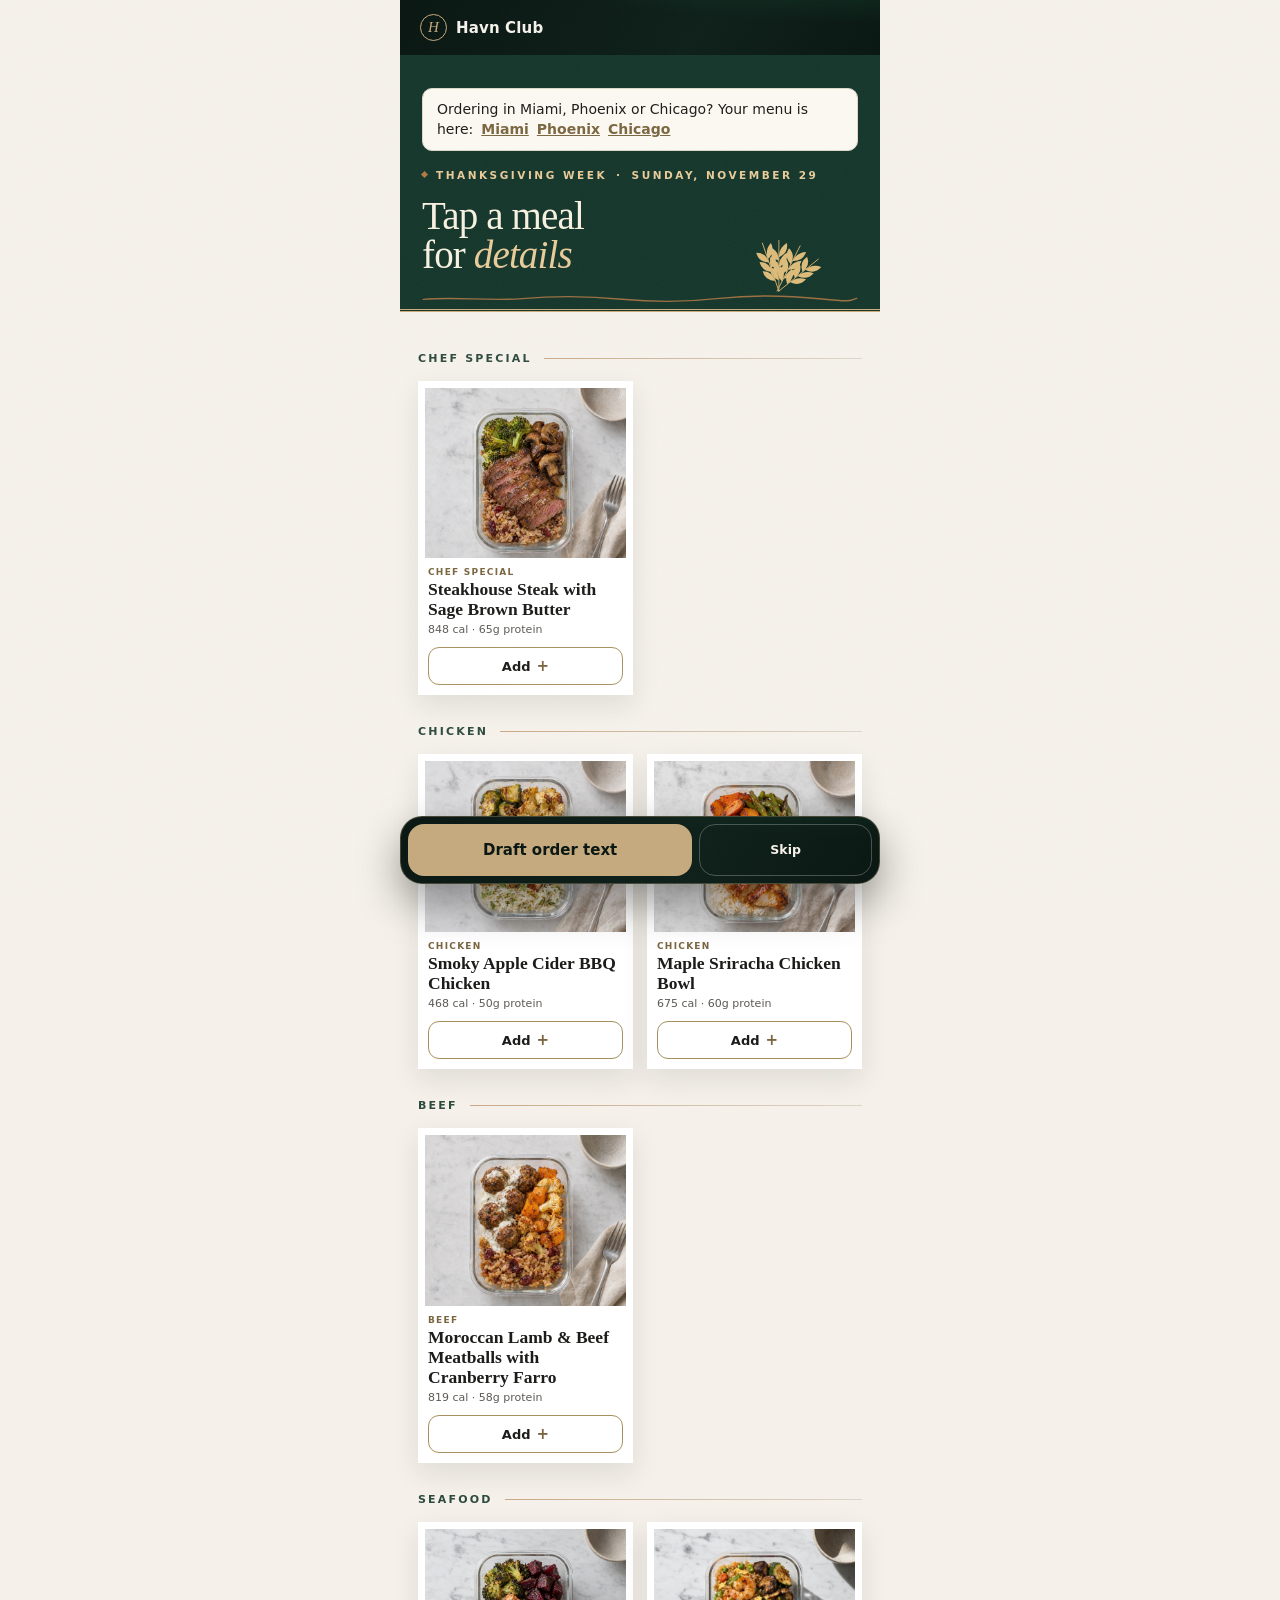
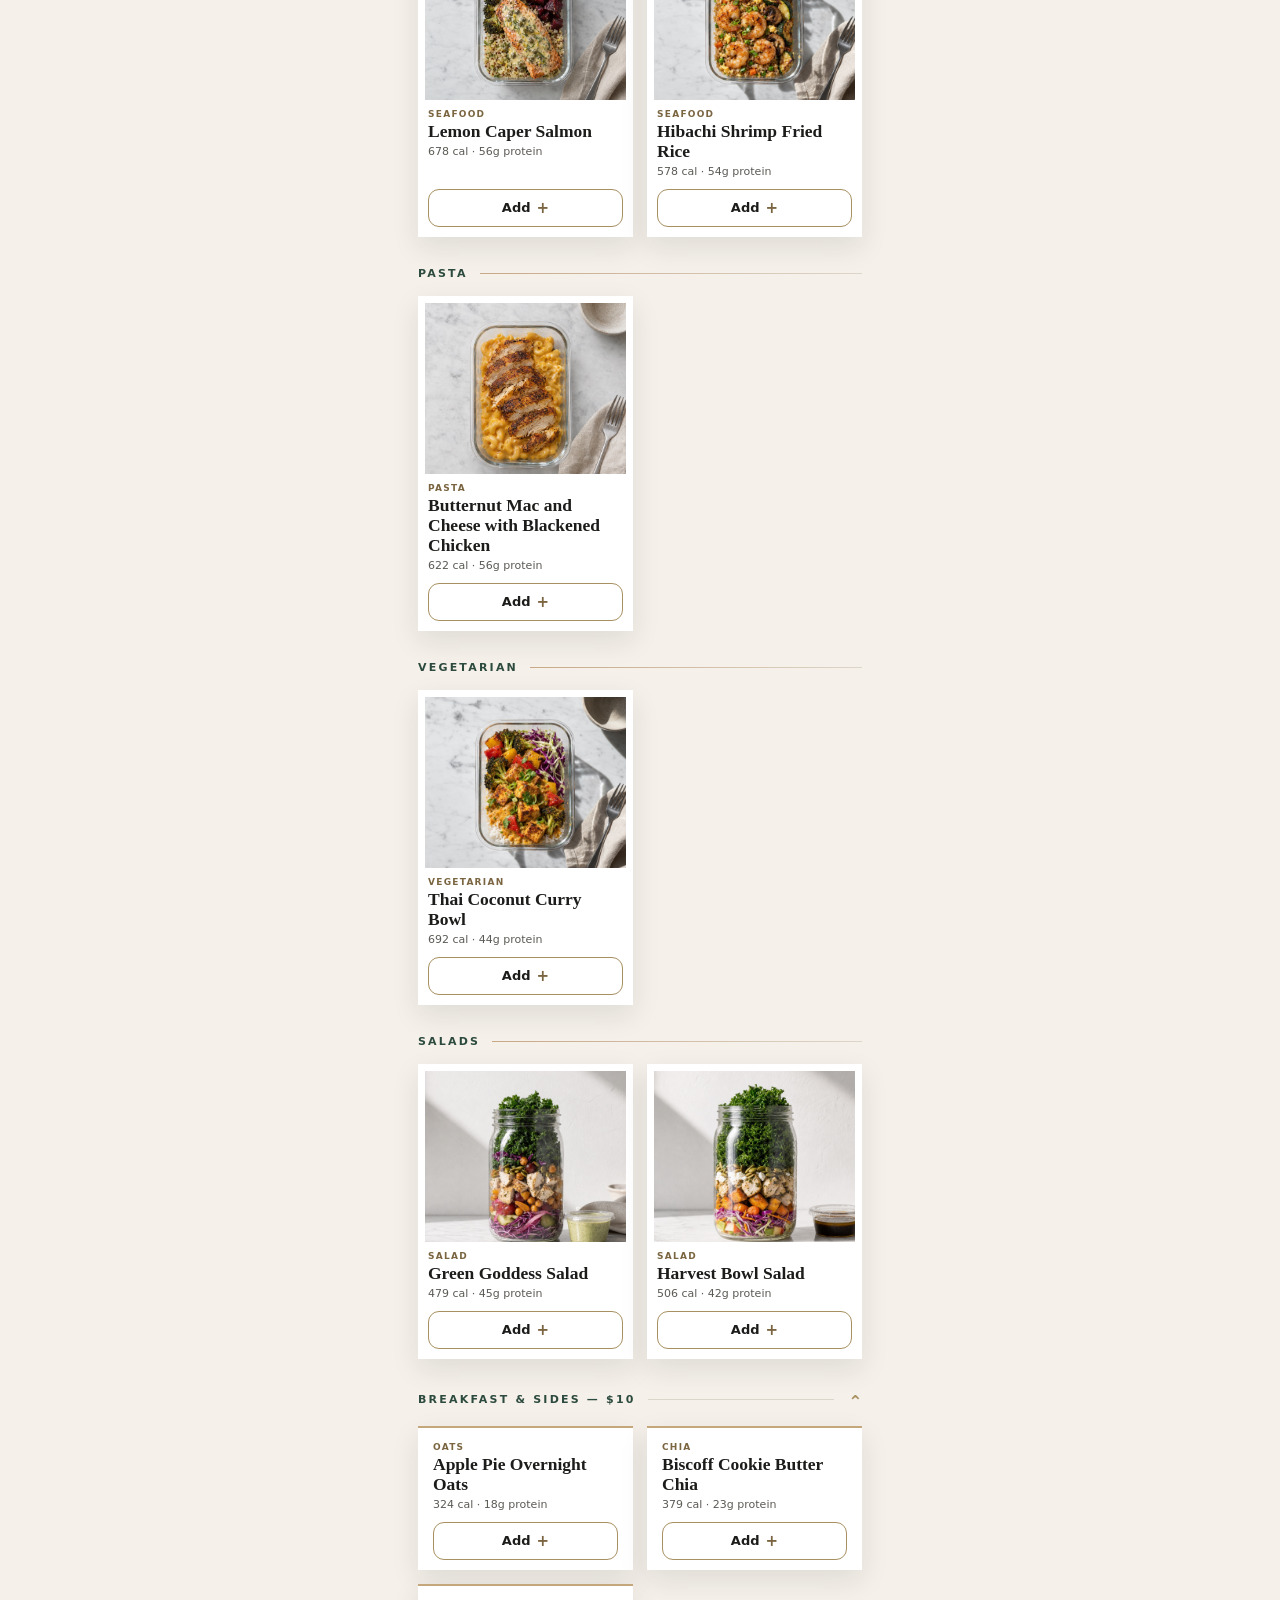
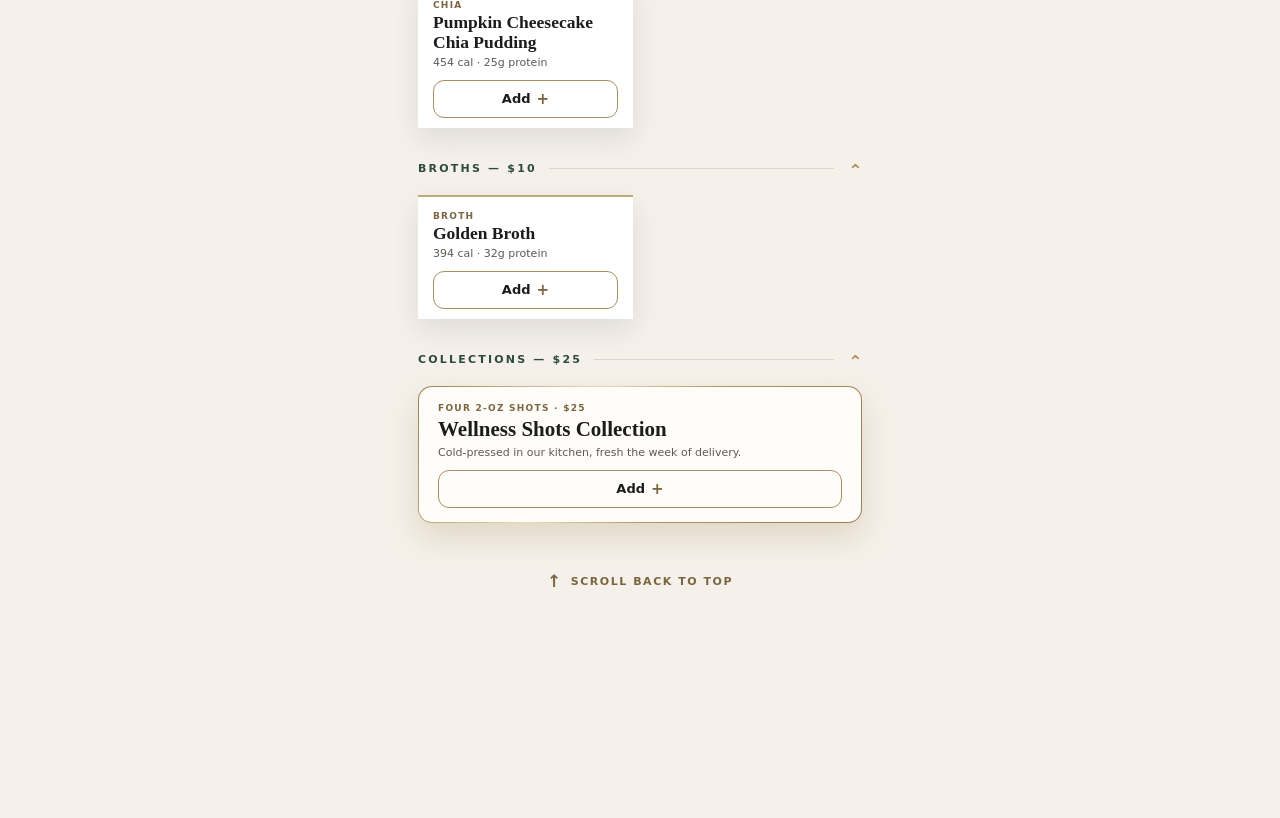
==== commit 7042a971: "Show Golden Wheat for the November 29 menu catalog" ====
--- a/index.html
+++ b/index.html
@@ -22,10 +22,12 @@
 <link rel="stylesheet" href="/inactive-credit.css">
 <script src="/city-route.js"></script>
 <script src="https://havnclub.com/hybrid/tracking.js"></script>
+<link rel="stylesheet" href="/thanksgiving.css">
 </head>
 <body class="menu-page m-menu-checking">
 <div id="root">
 
+<div class="wheat-leaves" aria-hidden="true"><i></i><i></i><i></i><i></i><i></i><i></i><i></i><i></i><i></i><i></i><i></i><i></i><i></i><i></i><i></i><i></i><i></i><i></i></div>
 <div class="grain" aria-hidden="true"></div>
 
 <header class="topbar solid" id="topbar">
@@ -65,7 +67,7 @@
 <!-- the opening line of the menu body: cream field, forest label,
      the instruction set as type -->
 <section class="m-intro">
-  <p class="m-intro-label"><i aria-hidden="true"></i>This week&rsquo;s menu <span aria-hidden="true">&middot;</span> <time id="m-menu-date"></time></p>
+  <p class="m-intro-label"><i aria-hidden="true"></i><span id="menu-week-label">This week&rsquo;s menu</span> <span aria-hidden="true">&middot;</span> <time id="m-menu-date"></time></p>
   <h2 class="m-intro-title">Tap a meal<br>for <em>details</em></h2>
   <svg class="m-rule" viewBox="0 0 340 9" preserveAspectRatio="none" aria-hidden="true" focusable="false">
     <path d="M1 5.4C26 2.2 52 7.4 78 4.6S128 1.8 156 5.2 206 8.2 232 4.4 286 1.6 312 5s21 1.2 27 -0.6"/>
--- a/thanksgiving.css
+++ b/thanksgiving.css
@@ -0,0 +1,67 @@
+[data-harvest=wheat] .m-intro-label { color: #793d38; }
+[data-harvest=wheat] .m-intro-label i { background: #b07845; }
+[data-harvest=wheat] .m-intro .m-rule path { stroke: #b07845; }
+[data-harvest=wheat] .m-sec-label::after { background: linear-gradient(to right, #c8a886, var(--hairline-light)); }
+
+[data-harvest] .m-intro {position:relative; isolation:isolate;}
+[data-harvest] .m-intro::after {
+  content:""; position:absolute; right:14px; bottom:16px; width:clamp(84px,27vw,128px); height:90px;
+  background:var(--ornament) center/contain no-repeat;pointer-events:none;
+}
+[data-harvest] .m-intro-title {max-width:62%;}
+[data-harvest=wheat] {--ornament:url('/assets/thanksgiving/wheat.svg');}
+[data-harvest=wheat] .m-intro {background:#16362b;border-bottom:3px double #c9ab78;}
+[data-harvest=wheat] .m-intro-title {color:#f6f0df;}
+[data-harvest=wheat] .m-intro :is(.m-intro-label,em) {color:#e7ca98;}
+
+
+.wheat-leaves { display: none; }
+@media (prefers-reduced-motion: no-preference) {
+  [data-harvest=wheat] #root > .wheat-leaves {
+    display: block;
+    position: fixed;
+    inset: 0;
+    max-width: 480px;
+    overflow: hidden;
+    pointer-events: none;
+    z-index: 3;
+  }
+  .wheat-leaves i {
+    position: absolute;
+    top: -12px;
+    left: var(--lane);
+    width: 5px;
+    height: 9px;
+    border-radius: 90% 0 85% 0;
+    background: linear-gradient(65deg, #a47748 45%, #e3bd7d 50%, #c99251 56%);
+    animation: autumn-drift var(--period) linear var(--offset) infinite;
+  }
+  .wheat-leaves i:nth-child(3n) { width: 4px; height: 7px; }
+  .wheat-leaves i:nth-child(4n) { width: 6px; background-color: #bf8854; }
+  @keyframes autumn-drift {
+    0% { transform: translate(0,-1vh) rotate(-30deg); opacity: 0; }
+    12% { opacity: .66; }
+    36% { transform: translate(16px,36vh) rotate(55deg); }
+    69% { transform: translate(-12px,70vh) rotate(120deg); }
+    90% { opacity: .54; }
+    100% { transform: translate(9px,105vh) rotate(195deg); opacity: 0; }
+  }
+  .wheat-leaves i:nth-child(1) { --lane: 2.0%; --period: 12s; --offset: -0.33s; }
+  .wheat-leaves i:nth-child(2) { --lane: 7.6%; --period: 15s; --offset: -6.25s; }
+  .wheat-leaves i:nth-child(3) { --lane: 13.2%; --period: 18s; --offset: -14.50s; }
+  .wheat-leaves i:nth-child(4) { --lane: 18.8%; --period: 14s; --offset: -2.72s; }
+  .wheat-leaves i:nth-child(5) { --lane: 24.4%; --period: 17s; --offset: -9.92s; }
+  .wheat-leaves i:nth-child(6) { --lane: 30.0%; --period: 13s; --offset: -12.64s; }
+  .wheat-leaves i:nth-child(7) { --lane: 35.6%; --period: 16s; --offset: -5.78s; }
+  .wheat-leaves i:nth-child(8) { --lane: 41.2%; --period: 12s; --offset: -9.00s; }
+  .wheat-leaves i:nth-child(9) { --lane: 46.8%; --period: 15s; --offset: -2.08s; }
+  .wheat-leaves i:nth-child(10) { --lane: 52.4%; --period: 18s; --offset: -9.50s; }
+  .wheat-leaves i:nth-child(11) { --lane: 58.0%; --period: 14s; --offset: -12.83s; }
+  .wheat-leaves i:nth-child(12) { --lane: 63.6%; --period: 17s; --offset: -5.19s; }
+  .wheat-leaves i:nth-child(13) { --lane: 69.2%; --period: 13s; --offset: -9.03s; }
+  .wheat-leaves i:nth-child(14) { --lane: 74.8%; --period: 16s; --offset: -1.33s; }
+  .wheat-leaves i:nth-child(15) { --lane: 80.4%; --period: 12s; --offset: -5.67s; }
+  .wheat-leaves i:nth-child(16) { --lane: 86.0%; --period: 15s; --offset: -12.92s; }
+  .wheat-leaves i:nth-child(17) { --lane: 91.6%; --period: 18s; --offset: -4.50s; }
+  .wheat-leaves i:nth-child(18) { --lane: 97.2%; --period: 14s; --offset: -8.94s; }
+}
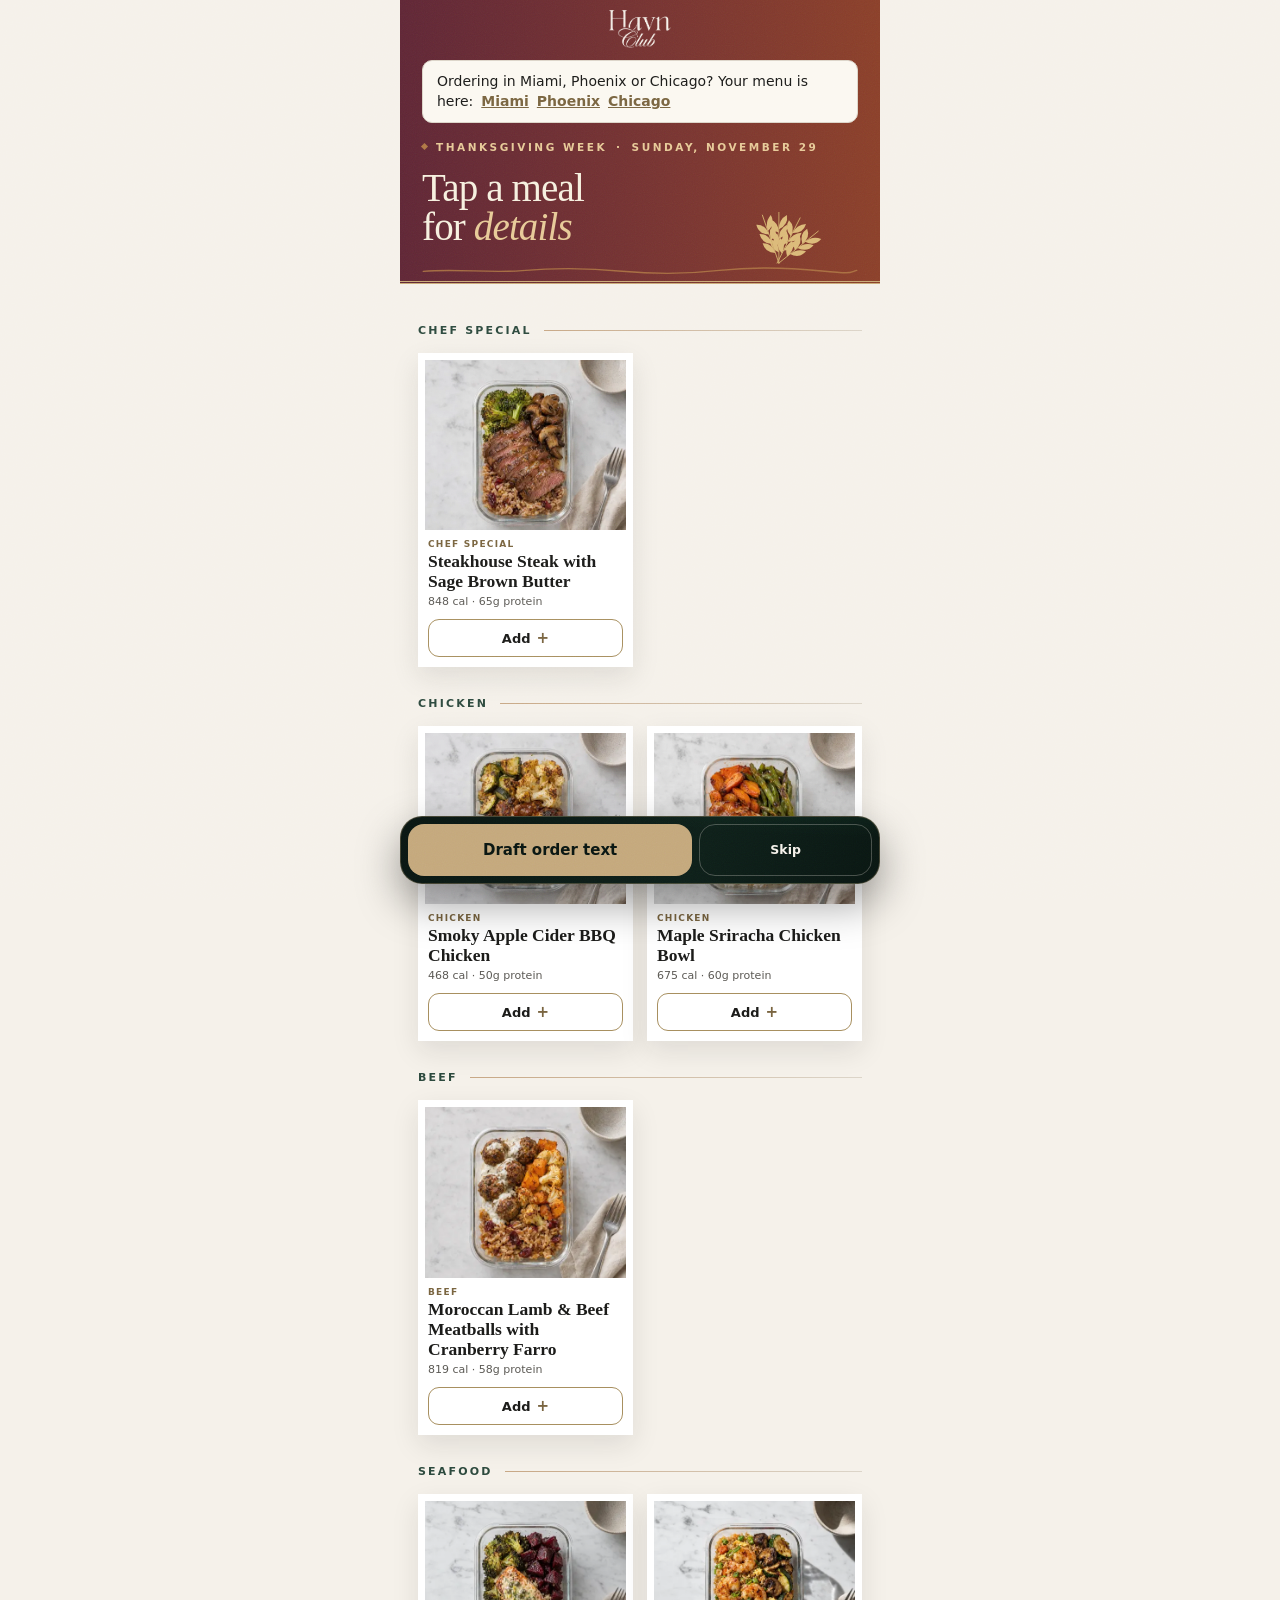
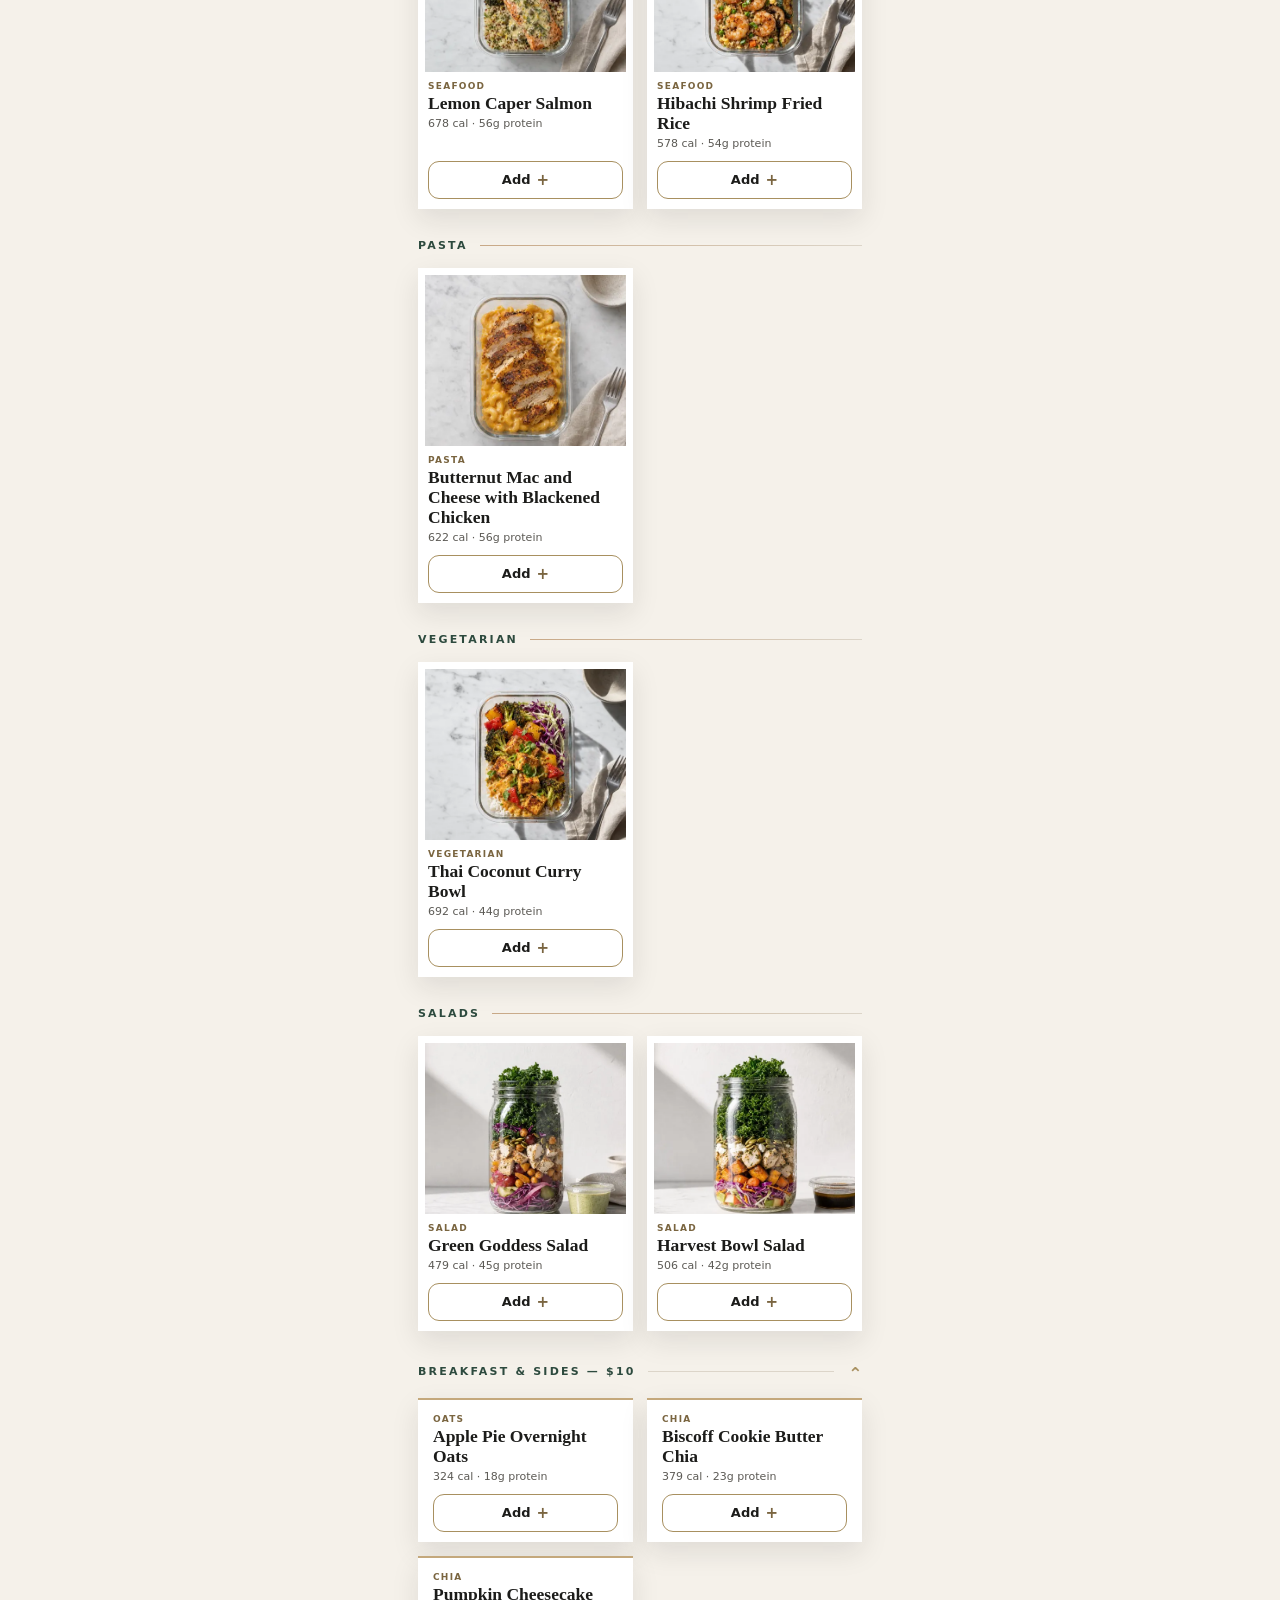
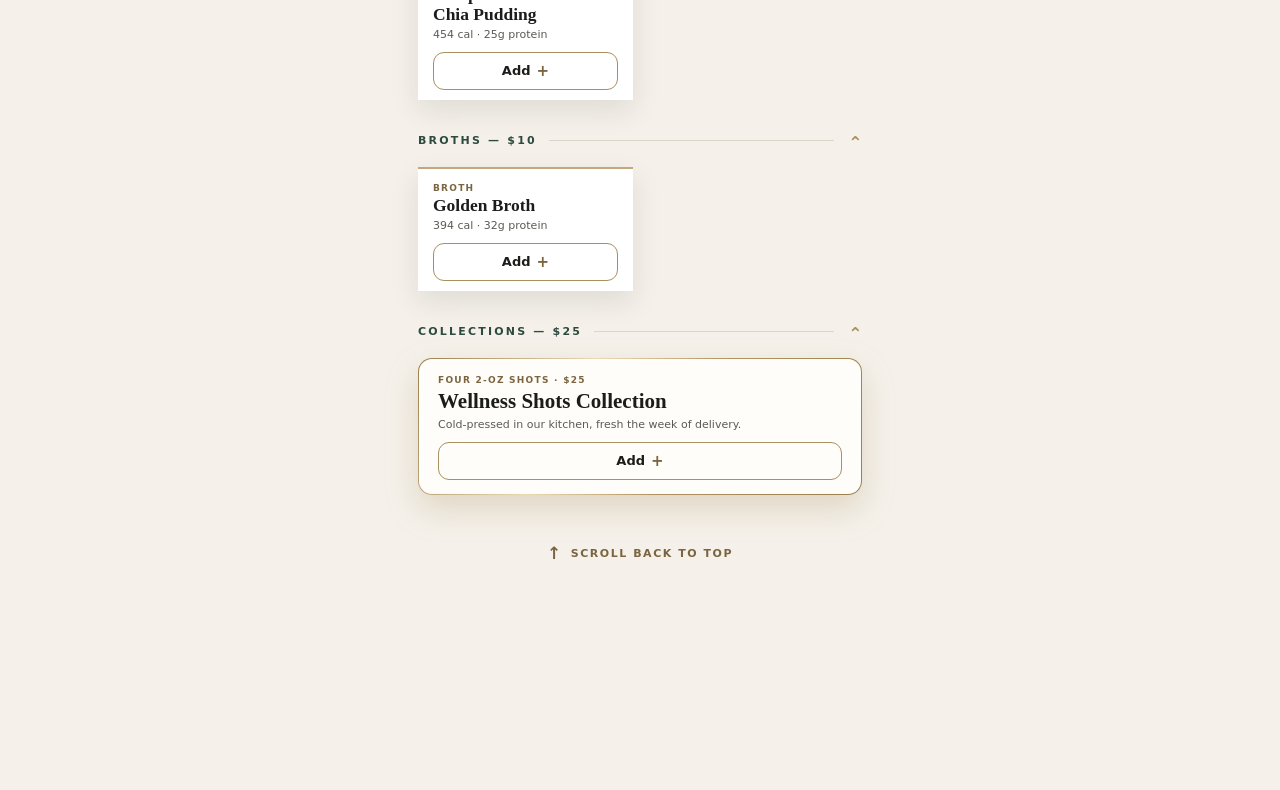
==== commit b60a5edd: "Publish approved Thanksgiving menu design and mobile load improvements" ====
--- a/index.html
+++ b/index.html
@@ -20,9 +20,16 @@
 <link rel="stylesheet" href="/simple.css">
 <link rel="stylesheet" href="/dinner-offer.css">
 <link rel="stylesheet" href="/inactive-credit.css">
-<script src="/city-route.js"></script>
-<script src="https://havnclub.com/hybrid/tracking.js"></script>
 <link rel="stylesheet" href="/thanksgiving.css">
+<link rel="preconnect" href="https://api.havnclub.com">
+<script>
+if (/^\/nov29\/(dc|sd|miami|phoenix|chicago)\/?$/i.test(location.pathname)) {
+  document.documentElement.dataset.harvest = "wheat";
+  document.documentElement.classList.add("harvest-opening");
+}
+</script>
+<script src="/city-route.js" defer></script>
+<script defer src="https://havnclub.com/hybrid/tracking.js"></script>
 </head>
 <body class="menu-page m-menu-checking">
 <div id="root">
@@ -314,7 +321,7 @@
 <script src="/menu-link.js"></script>
 <script src="/config.js"></script>
 <script src="/intake.js"></script>
-<script src="https://havnclub.com/main-tasting/tracking.js"></script>
+<script defer src="https://havnclub.com/main-tasting/tracking.js"></script>
 <script src="/pricing.js"></script>
 <script src="/inactive-credit.js"></script>
 <script src="/dinner-offer.js"></script>
--- a/menu.css
+++ b/menu.css
@@ -263,6 +263,7 @@
   display: block;
   width: 100%;
   aspect-ratio: 4 / 3.4;
+  object-fit: cover;
   background-size: cover;
   background-position: 50%;
 }
--- a/thanksgiving.css
+++ b/thanksgiving.css
@@ -9,8 +9,21 @@
   background:var(--ornament) center/contain no-repeat;pointer-events:none;
 }
 [data-harvest] .m-intro-title {max-width:62%;}
-[data-harvest=wheat] {--ornament:url('/assets/thanksgiving/wheat.svg');}
-[data-harvest=wheat] .m-intro {background:#16362b;border-bottom:3px double #c9ab78;}
+[data-harvest=wheat] {
+  --ornament: url('/assets/thanksgiving/wheat.svg');
+  --harvest-background: linear-gradient(90deg, #602736, #793531 58%, #8b402a);
+}
+[data-harvest=wheat] .topbar.solid {
+  position: absolute;
+  background: var(--harvest-background);
+  justify-content: center;
+  padding: 10px 20px;
+}
+[data-harvest=wheat] .topbar :is(.topbar-mark, .topbar-name, .topbar-city) { display: none; }
+[data-harvest=wheat] .topbar-logo { height: 38px; width: auto; }
+[data-harvest=wheat] .m-head { background: var(--harvest-background); }
+[data-harvest=wheat] .m-intro {background:var(--harvest-background);border-bottom:3px double #c9ab78;}
+[data-harvest=wheat] body.active-menu .m-intro { padding-top: 60px; }
 [data-harvest=wheat] .m-intro-title {color:#f6f0df;}
 [data-harvest=wheat] .m-intro :is(.m-intro-label,em) {color:#e7ca98;}
 
@@ -65,3 +78,9 @@
   .wheat-leaves i:nth-child(17) { --lane: 91.6%; --period: 18s; --offset: -4.50s; }
   .wheat-leaves i:nth-child(18) { --lane: 97.2%; --period: 14s; --offset: -8.94s; }
 }
+
+/* Paint the branded shell while the menu-status check resolves. */
+.harvest-opening[data-harvest=wheat] .topbar-logo { display: block; }
+.harvest-opening[data-harvest=wheat] .m-head { display: none; }
+.harvest-opening[data-harvest=wheat] .m-intro { visibility: visible; padding-top: 60px; }
+.harvest-opening .m-intro-label { visibility: hidden; }
